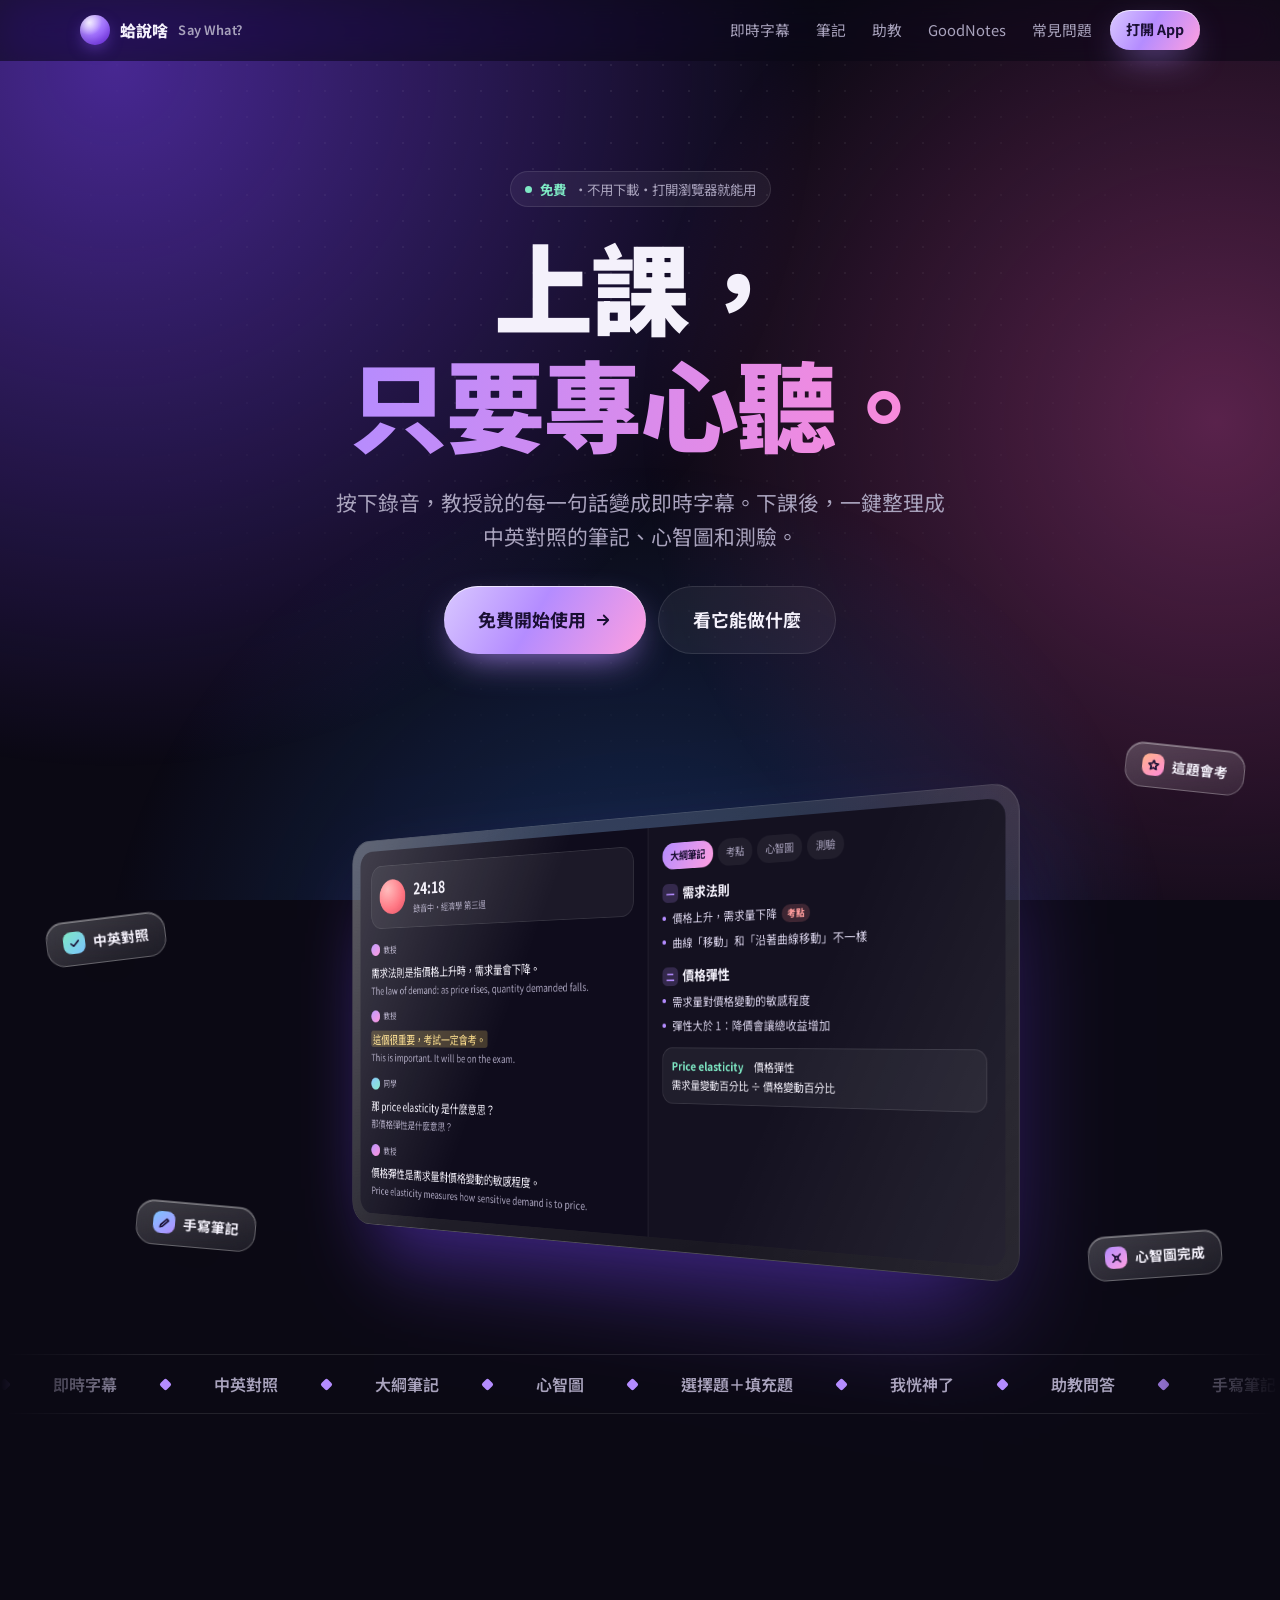
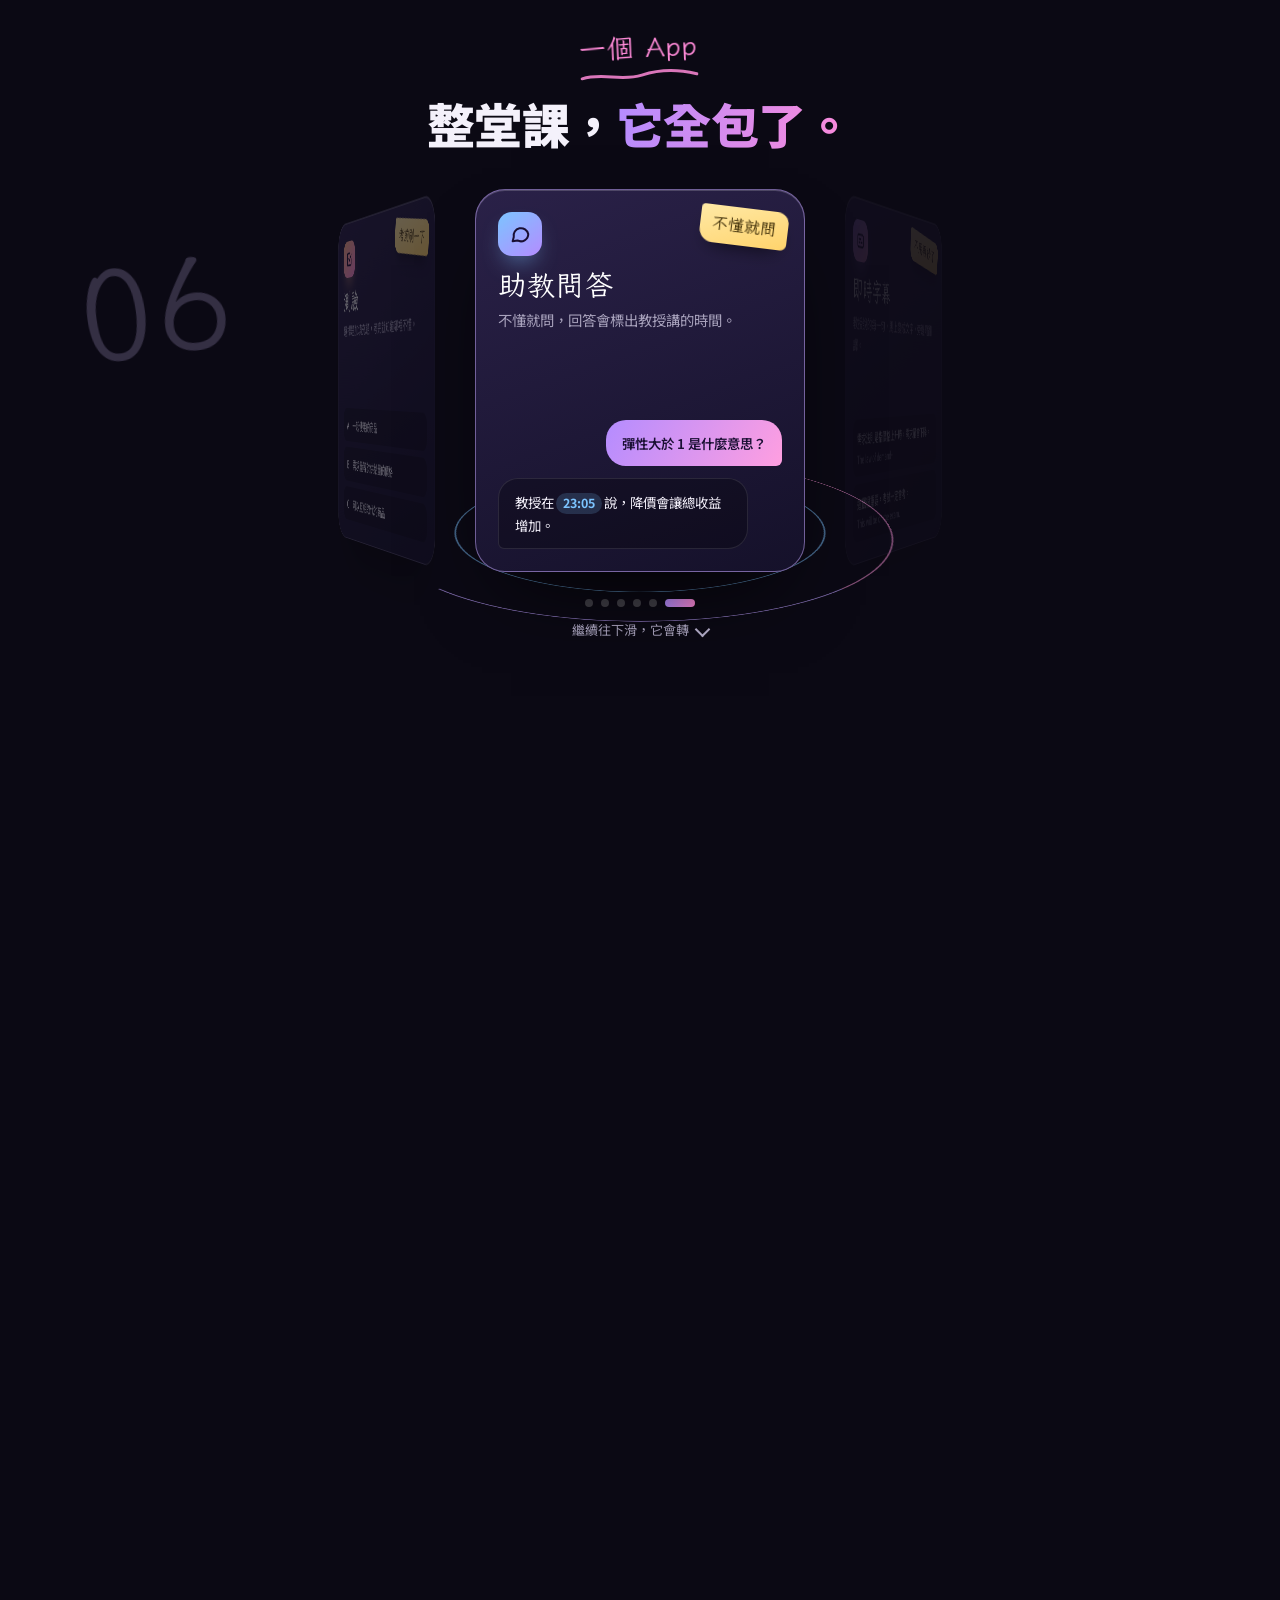
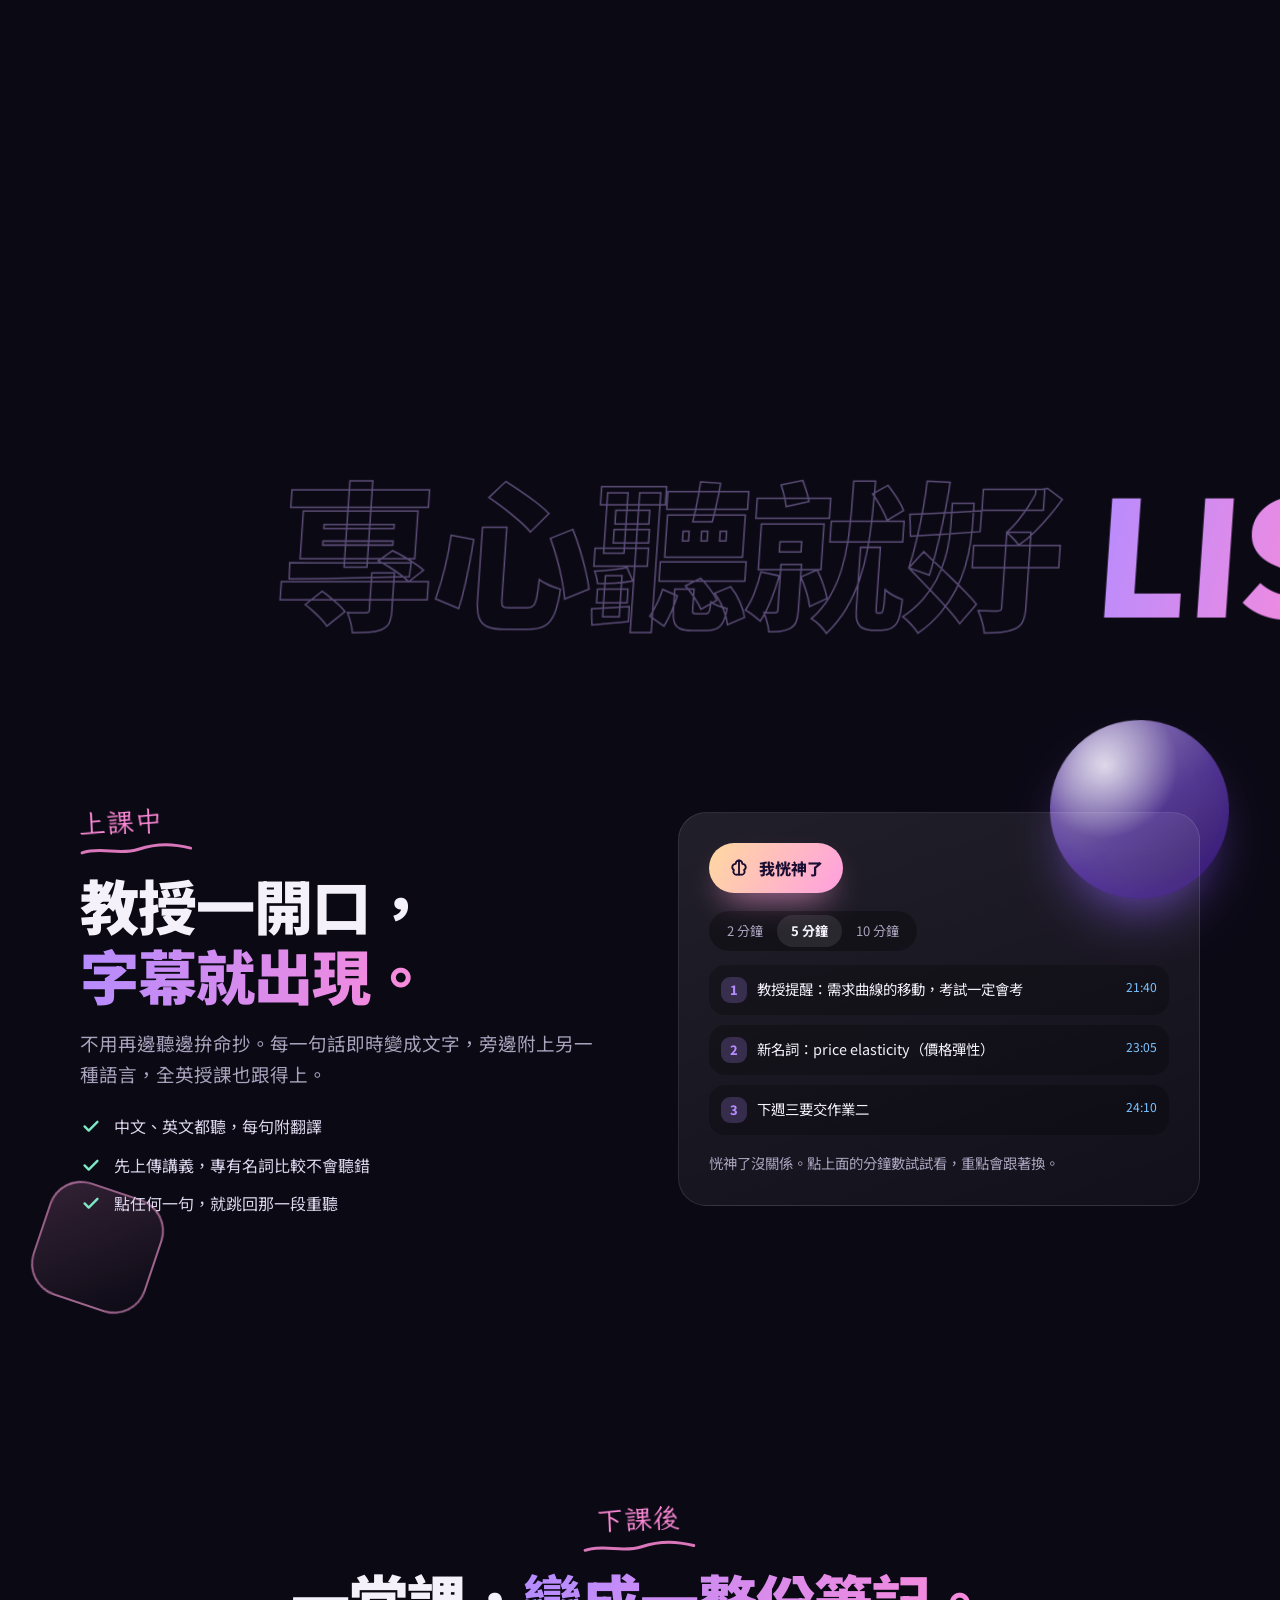
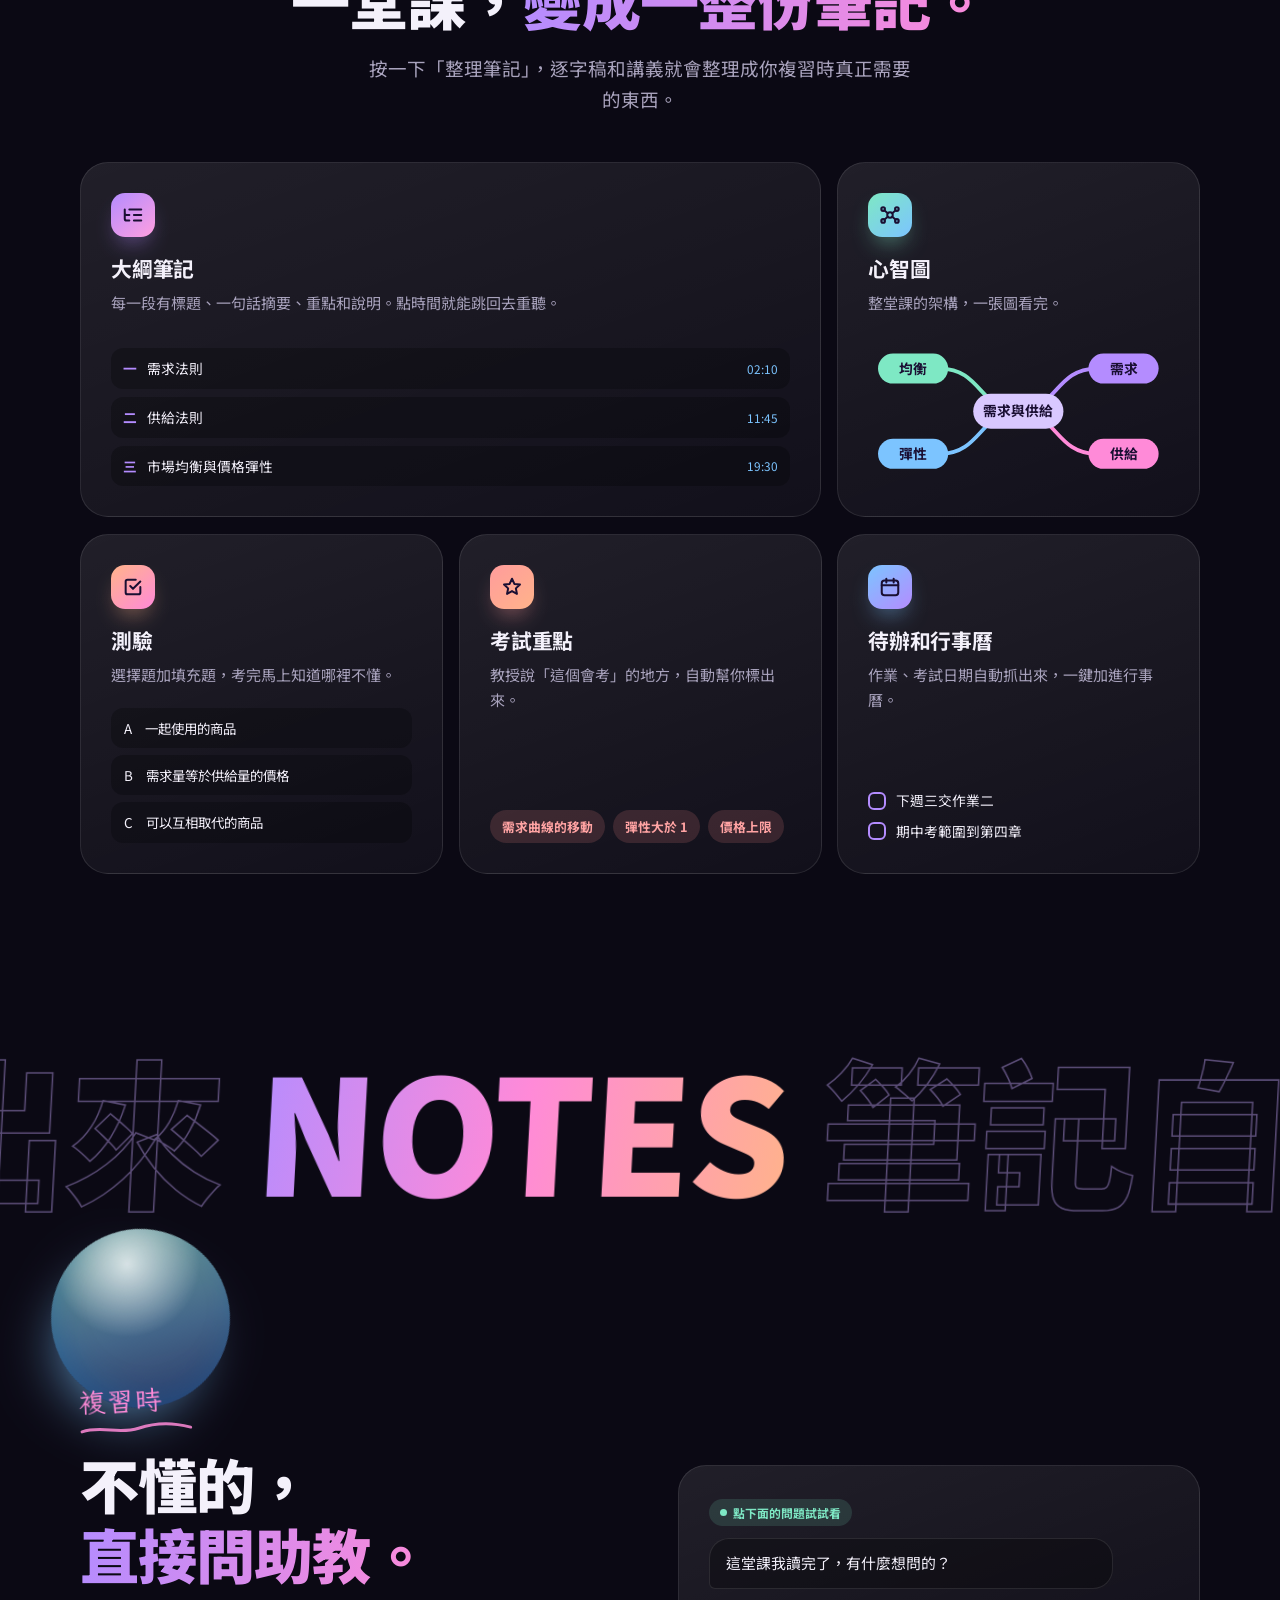
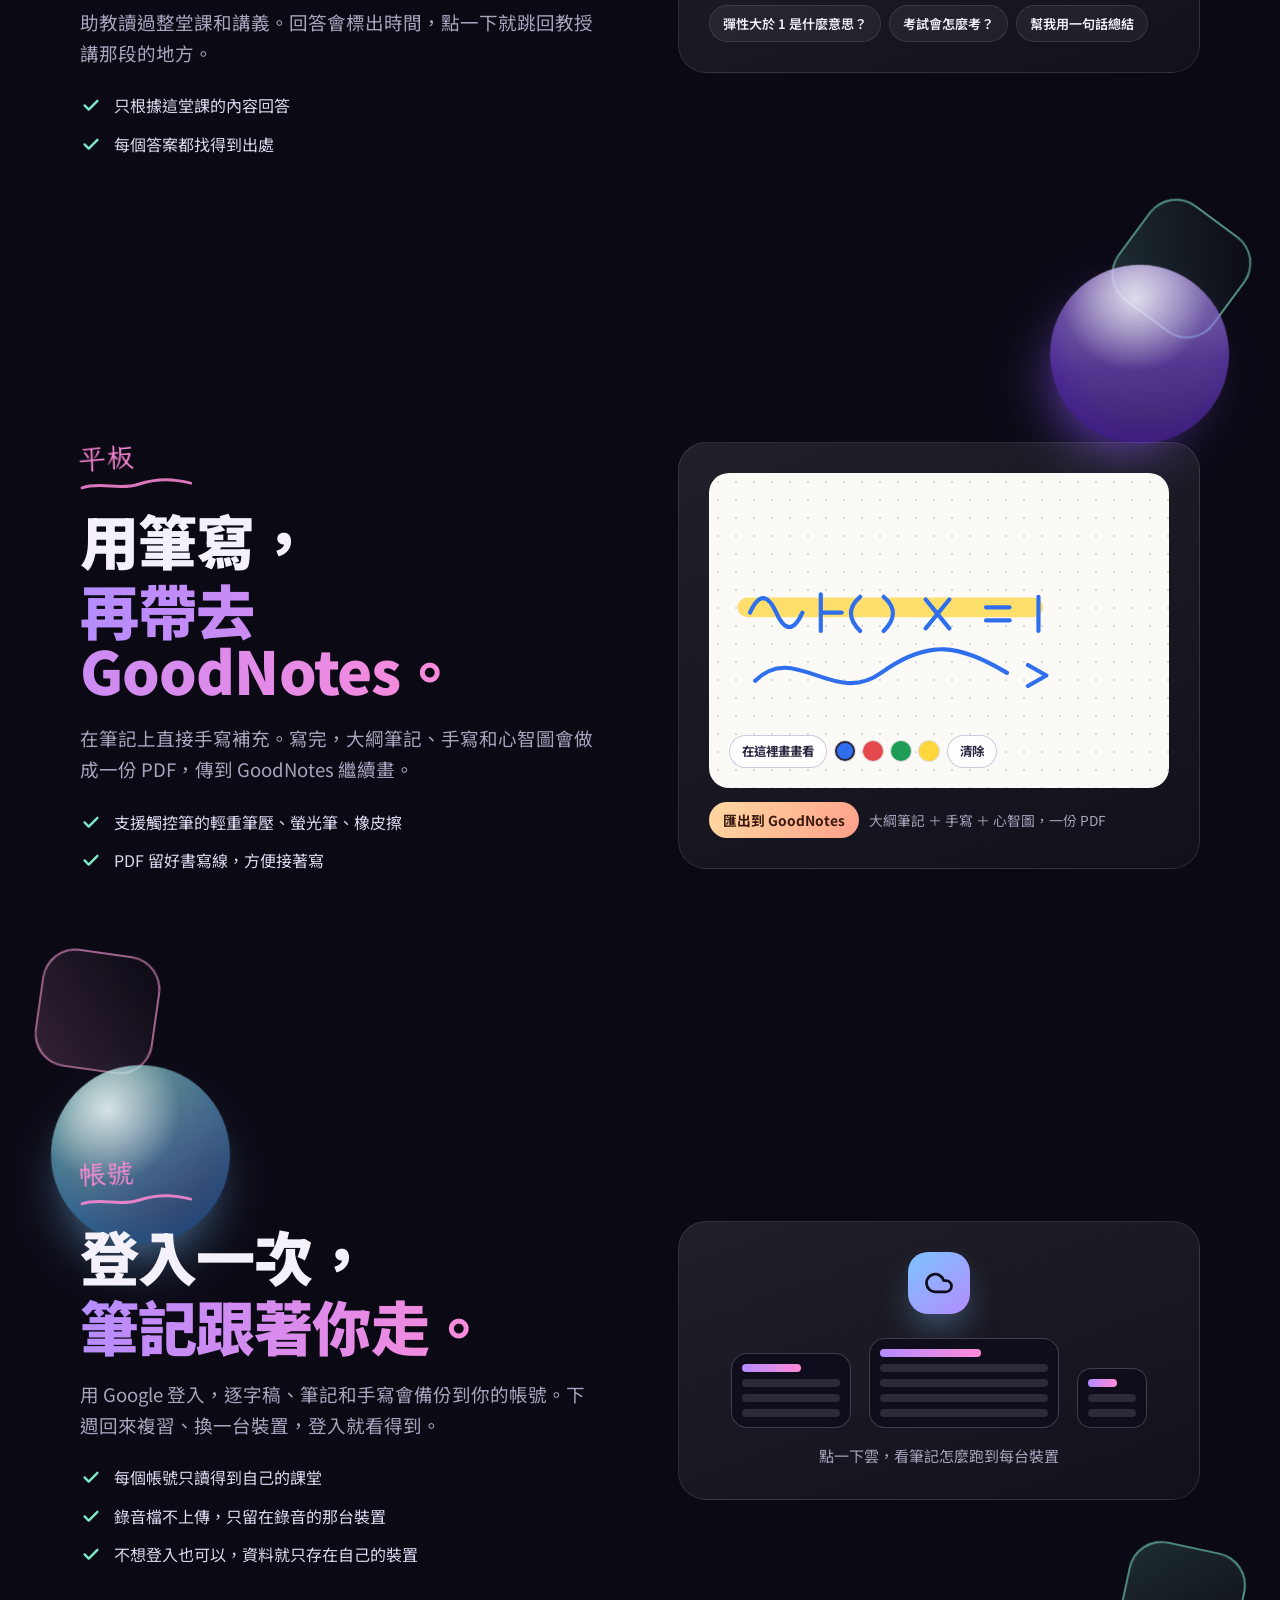
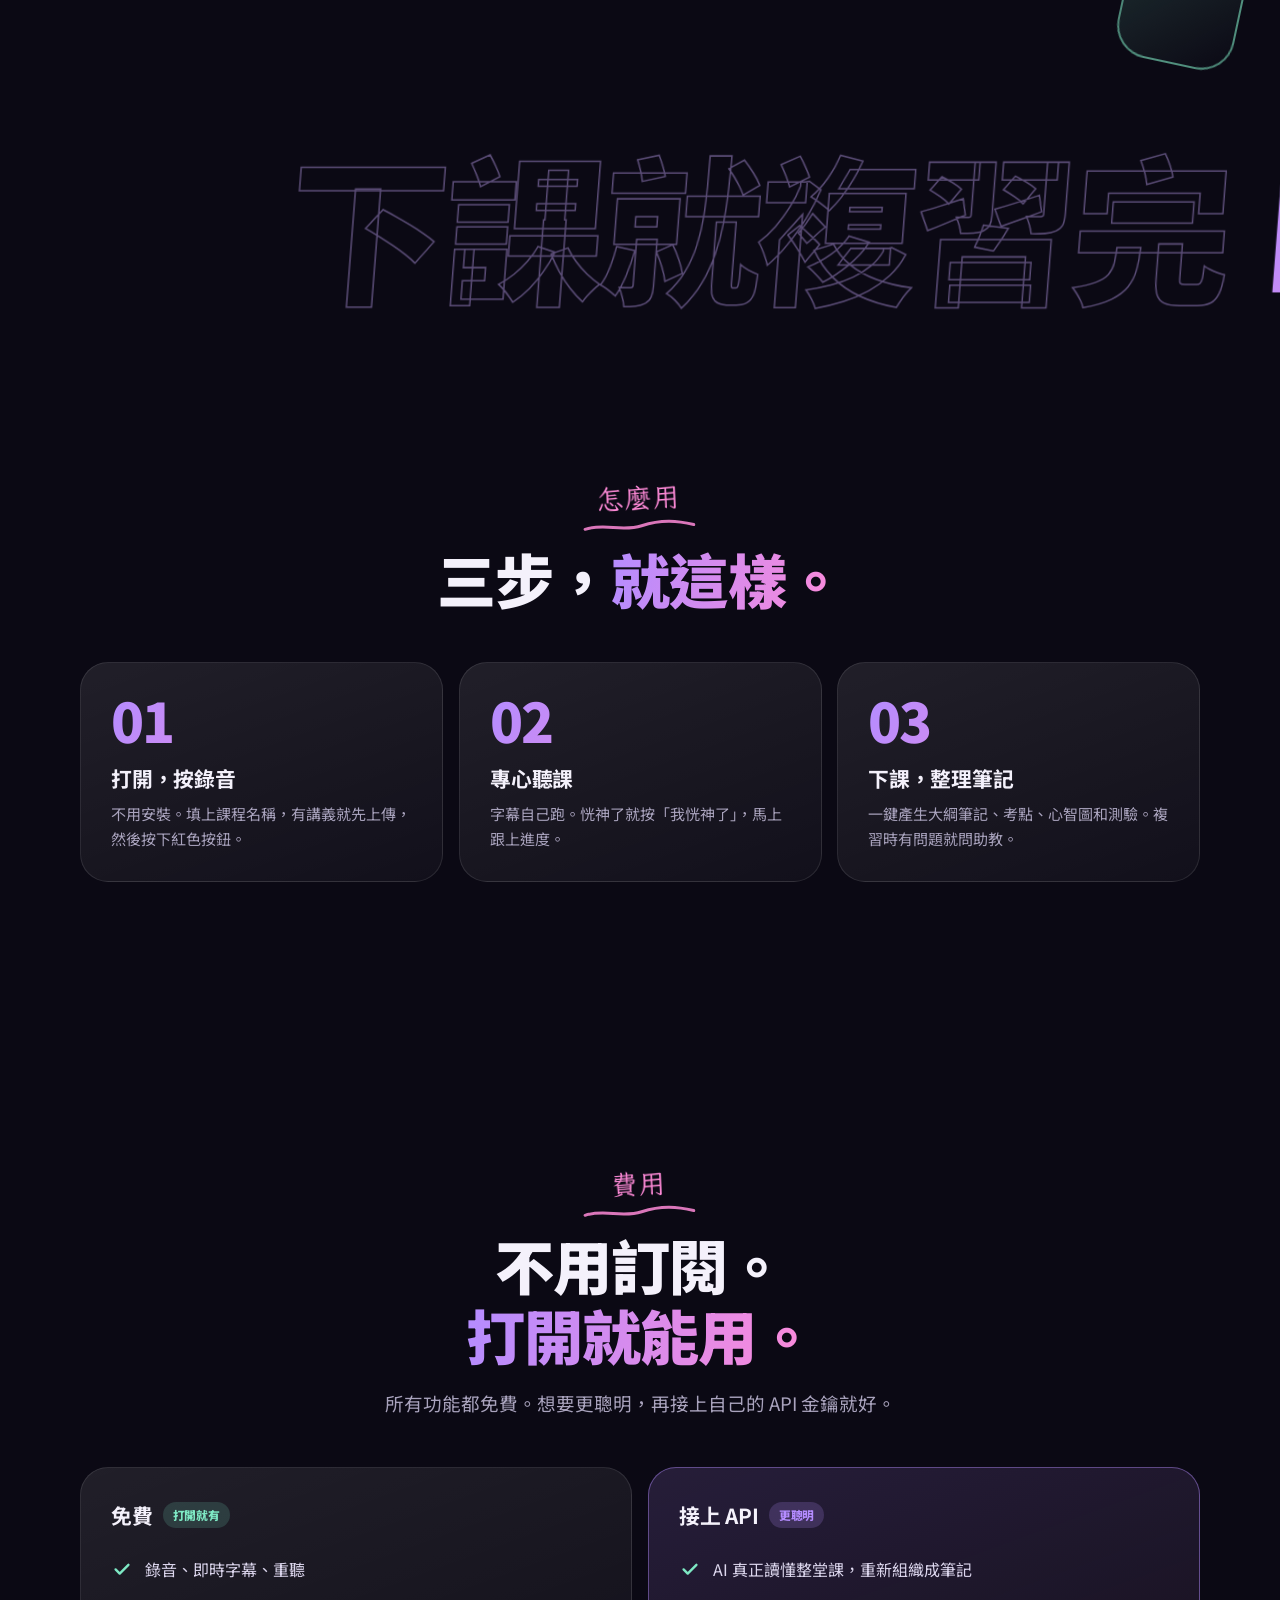
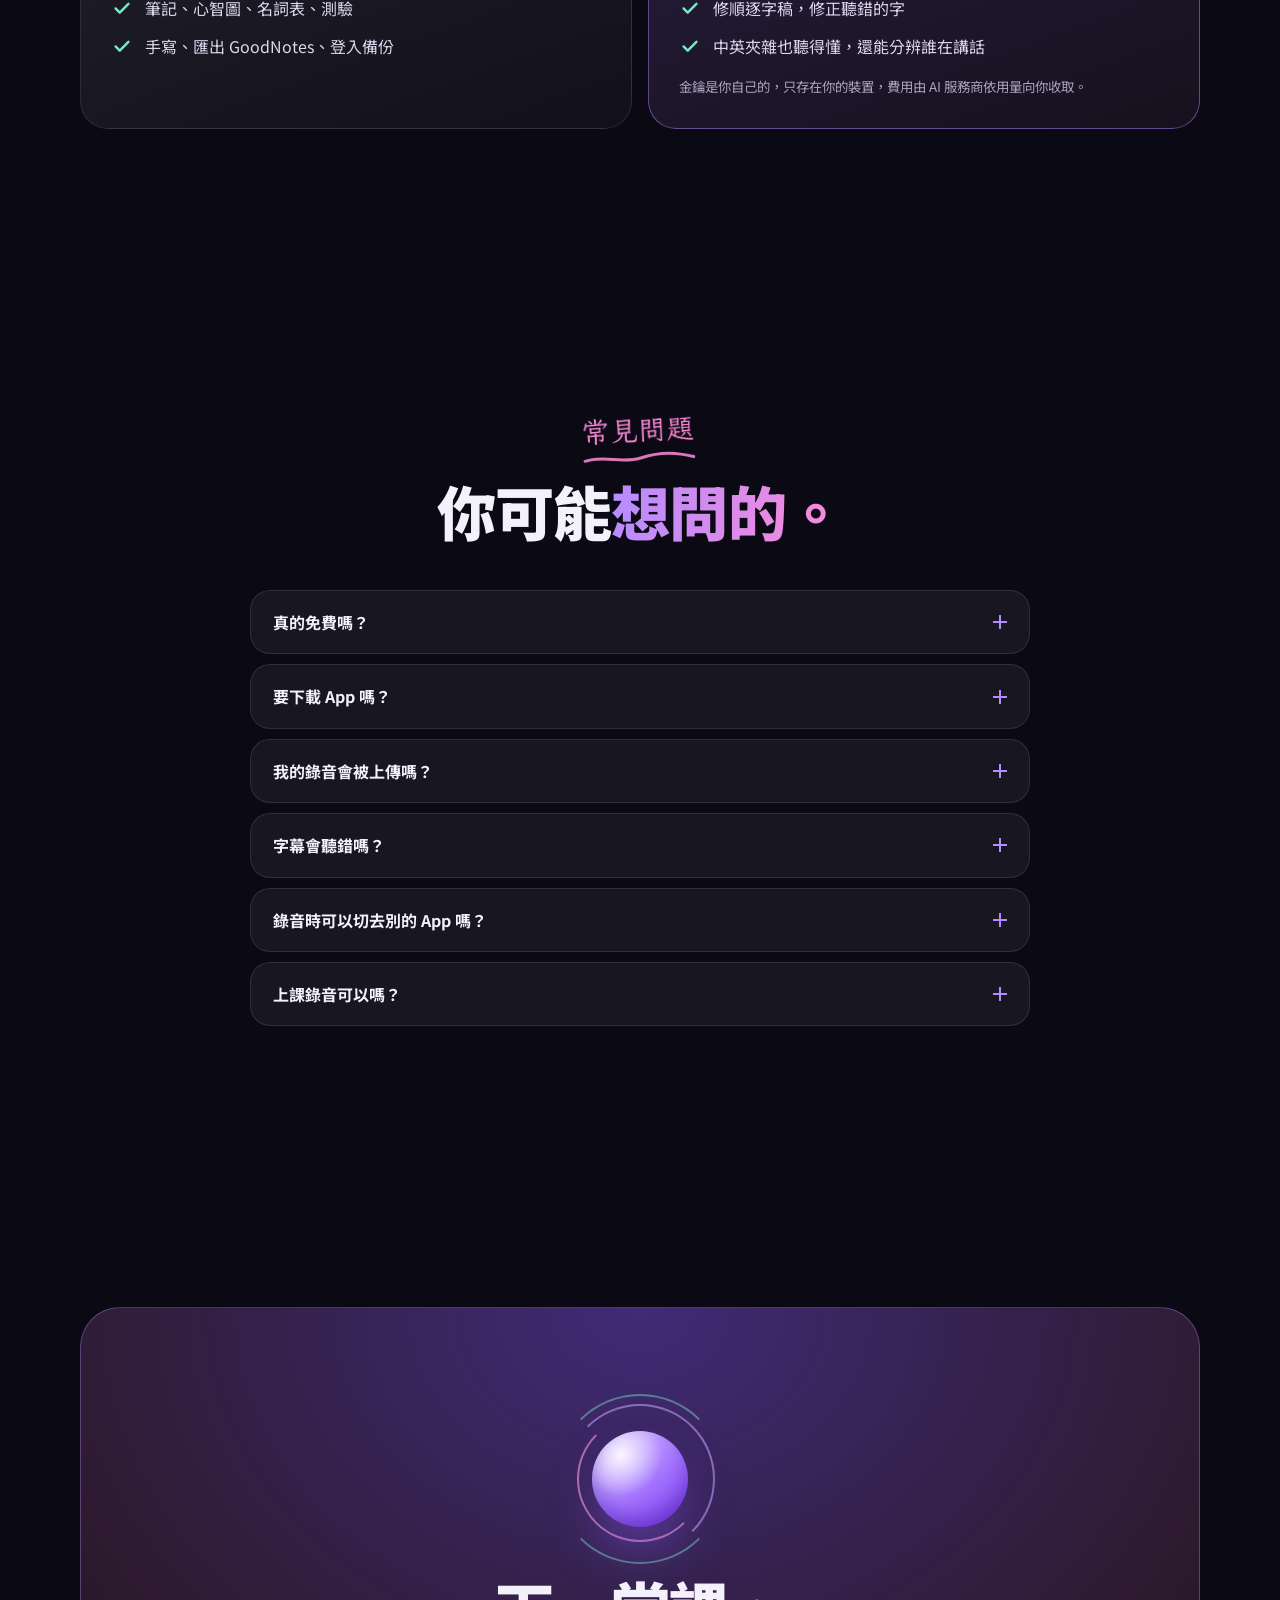
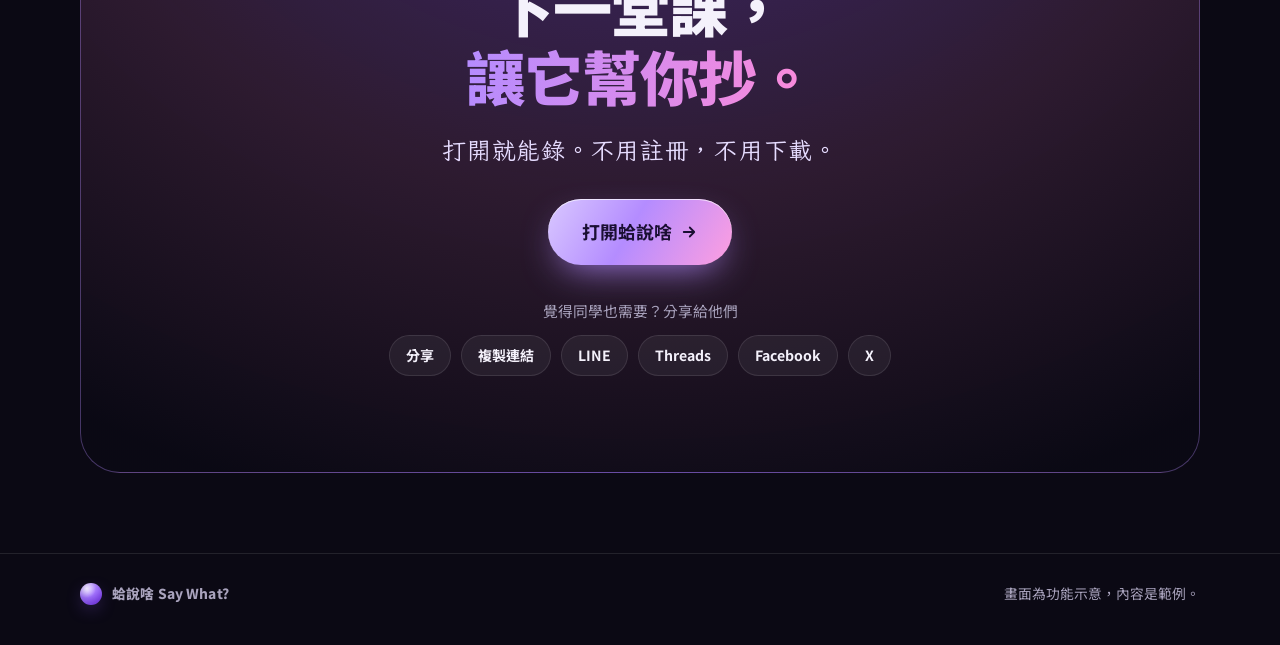
==== welcome.html @ 0d024295 "Add files via upload" ====
<!doctype html>
<html lang="zh-Hant">
<head>
<meta charset="utf-8">
<meta name="viewport" content="width=device-width, initial-scale=1, viewport-fit=cover">
<title>蛤說啥 Say What? — 上課，只要專心聽</title>
<meta name="description" content="上課錄音、即時字幕、中英對照筆記、心智圖和測驗，一次幫你整理好。免費，打開瀏覽器就能用。">
<meta name="theme-color" content="#0b0914">
<meta name="color-scheme" content="dark">
<link rel="preconnect" href="https://fonts.googleapis.com">
<link rel="preconnect" href="https://fonts.gstatic.com" crossorigin>
<link href="https://fonts.googleapis.com/css2?family=Noto+Sans+TC:wght@400;500;700;900&family=Iansui&display=swap" rel="stylesheet">
<link rel="canonical" href="https://gfoxquantum-sudo.github.io/lecture-notes/welcome.html">
<link rel="icon" href="icon.svg" type="image/svg+xml">
<link rel="apple-touch-icon" href="icon-180.png">
<meta property="og:type" content="website">
<meta property="og:site_name" content="蛤說啥 Say What?">
<meta property="og:title" content="蛤說啥 Say What? — 上課，只要專心聽">
<meta property="og:description" content="錄音、即時字幕、中英對照筆記、心智圖和測驗，一次幫你整理好。免費，打開瀏覽器就能用。">
<meta property="og:url" content="https://gfoxquantum-sudo.github.io/lecture-notes/welcome.html">
<meta property="og:image" content="https://gfoxquantum-sudo.github.io/lecture-notes/og.png">
<meta property="og:image:width" content="1200">
<meta property="og:image:height" content="630">
<meta property="og:locale" content="zh_TW">
<meta name="twitter:card" content="summary_large_image">
<meta name="twitter:title" content="蛤說啥 Say What? — 上課，只要專心聽">
<meta name="twitter:description" content="錄音、即時字幕、中英對照筆記、心智圖和測驗，一次幫你整理好。">
<meta name="twitter:image" content="https://gfoxquantum-sudo.github.io/lecture-notes/og.png">
<style>
:root {
  --bg: #0b0914; --bg-2: #120f20; --ink: #f4f1fb; --muted: #a9a3bd; --line: rgba(255,255,255,.1);
  --violet: #b48cff; --violet-deep: #8b5cf6; --pink: #ff8ad8; --peach: #ffb38a; --mint: #7ee8c4; --sky: #7cc4ff;
  --glass: rgba(255,255,255,.055); --glass-2: rgba(255,255,255,.09);
  --r: 28px; --ease: cubic-bezier(.2,.8,.2,1); --spring: cubic-bezier(.34,1.56,.64,1);
  --hand: "Iansui", "Noto Sans TC", "PingFang TC", cursive;   /* handwriting, with Traditional Chinese */
  --font: "Noto Sans TC", "PingFang TC", "Microsoft JhengHei", "Heiti TC", sans-serif;   /* the same typeface on every device */
}
* { box-sizing: border-box; }
html { scroll-behavior: smooth; -webkit-text-size-adjust: 100%; text-size-adjust: 100%; color-scheme: dark; }
body { margin: 0; background: var(--bg); color: var(--ink); font-family: var(--font); font-weight: 400; line-height: 1.65; overflow-x: hidden; -webkit-font-smoothing: antialiased; -moz-osx-font-smoothing: grayscale; text-rendering: optimizeLegibility; font-synthesis: none; -webkit-tap-highlight-color: transparent; }
main { overflow-x: clip; }
button, input { font-family: inherit; }
a { color: inherit; text-decoration: none; }
button { font: inherit; color: inherit; }
.wrap { width: min(1120px, 100% - 40px); margin-inline: auto; }
.grad { background: linear-gradient(100deg, var(--violet) 0%, var(--pink) 48%, var(--peach) 100%); -webkit-background-clip: text; background-clip: text; color: transparent; }

/* ---------- ambient background ---------- */
.aurora { position: fixed; inset: 0; z-index: -1; overflow: hidden; pointer-events: none; }
.aurora i { position: absolute; border-radius: 50%; will-change: transform; }
.aurora i:nth-child(1) { width: 110vmax; height: 110vmax; left: -46vmax; top: -50vmax; background: radial-gradient(closest-side, rgba(109,59,224,.62), rgba(109,59,224,0)); animation: drift 26s var(--ease) infinite alternate; }
.aurora i:nth-child(2) { width: 90vmax; height: 90vmax; right: -40vmax; top: -12vmax; background: radial-gradient(closest-side, rgba(208,73,159,.4), rgba(208,73,159,0)); animation: drift 34s var(--ease) infinite alternate-reverse; }
.aurora i:nth-child(3) { width: 84vmax; height: 84vmax; left: 8vmax; bottom: -50vmax; background: radial-gradient(closest-side, rgba(42,111,214,.34), rgba(42,111,214,0)); animation: drift 40s var(--ease) infinite alternate; }
.aurora::after { content: ""; position: absolute; inset: 0; background-image: radial-gradient(rgba(255,255,255,.07) 1px, transparent 1px); background-size: 26px 26px; mask-image: radial-gradient(ellipse at 50% 20%, #000 10%, transparent 70%); -webkit-mask-image: radial-gradient(ellipse at 50% 20%, #000 10%, transparent 70%); }
@keyframes drift { to { transform: translate3d(6vmax, 5vmax, 0) scale(1.12); } }

/* ---------- nav ---------- */
.nav { position: sticky; top: 0; z-index: 50; backdrop-filter: saturate(160%) blur(18px); -webkit-backdrop-filter: saturate(160%) blur(18px); background: rgba(11,9,20,.62); border-bottom: 1px solid transparent; transition: border-color .3s; }
.nav.stuck { border-bottom-color: var(--line); }
.nav .wrap { display: flex; align-items: center; gap: 18px; height: 60px; }
.brand { display: flex; align-items: center; gap: 10px; font-weight: 800; letter-spacing: .01em; }
.brand small { font-weight: 600; color: var(--muted); font-size: .8rem; }
.orb { width: 30px; height: 30px; border-radius: 50%; flex: none; position: relative;
  background: radial-gradient(circle at 30% 25%, rgba(255,255,255,.85), rgba(255,255,255,0) 42%), linear-gradient(140deg, #d6c2ff, #a678ff 55%, #7c3aed);
  box-shadow: 0 6px 18px -6px rgba(140,90,255,.9), inset 0 -4px 8px rgba(80,30,180,.5); }
.nav nav { margin-left: auto; display: flex; gap: 26px; font-size: .92rem; color: var(--muted); }
.nav nav a:hover { color: var(--ink); }
.btn { display: inline-flex; align-items: center; justify-content: center; gap: 8px; padding: 12px 22px; border-radius: 999px; border: 1px solid var(--line); background: var(--glass); font-weight: 700; cursor: pointer; transition: transform .35s var(--spring), box-shadow .3s, background .3s; white-space: nowrap; }
.btn:hover { transform: translateY(-2px) scale(1.03); background: var(--glass-2); }
.btn:active { transform: scale(.96); }
.btn.primary { position: relative; overflow: hidden; border: 0; color: #1a0f33; background: linear-gradient(120deg, #d9c8ff, #b48cff 45%, #ff9fe0); box-shadow: 0 14px 36px -12px rgba(180,140,255,.85), inset 0 1px 0 rgba(255,255,255,.7); }
.btn.primary::after { content: ""; position: absolute; top: 0; bottom: 0; left: -60%; width: 40%; transform: skewX(-20deg); background: linear-gradient(90deg, rgba(255,255,255,0), rgba(255,255,255,.65), rgba(255,255,255,0)); animation: glint 3.6s ease-in-out infinite; }
@keyframes glint { 0%, 55% { left: -60%; } 100% { left: 130%; } }
.btn.sm { padding: 8px 16px; font-size: .88rem; }
.btn.xl { padding: 18px 34px; font-size: 1.12rem; }
.btn svg { width: 18px; height: 18px; }

/* ---------- hero ---------- */
.hero { padding: clamp(56px, 9vw, 110px) 0 40px; text-align: center; }
.pill { display: inline-flex; align-items: center; gap: 8px; padding: 6px 14px; border-radius: 999px; background: var(--glass); border: 1px solid var(--line); font-size: .84rem; color: var(--muted); }
.pill b { color: var(--mint); font-weight: 700; }
.pill i { width: 7px; height: 7px; border-radius: 50%; background: var(--mint); box-shadow: 0 0 0 0 rgba(126,232,196,.7); animation: ping 2s infinite; }
@keyframes ping { 70% { box-shadow: 0 0 0 9px rgba(126,232,196,0); } 100% { box-shadow: 0 0 0 0 rgba(126,232,196,0); } }
h1 { margin: 22px 0 0; font-size: clamp(2.6rem, 9vw, 6.2rem); line-height: 1.06; letter-spacing: -.02em; font-weight: 900; }
.hero .pill, .hero p.lead, .hero .cta, .hero .fine { opacity: 0; animation: rise .9s var(--ease) forwards; }
.hero .pill { animation-delay: .1s; } .hero p.lead { animation-delay: .75s; } .hero .cta { animation-delay: .95s; } .hero .fine { animation-delay: 1.1s; }
@keyframes rise { from { opacity: 0; transform: translate3d(0, 28px, 0) scale(.96); } to { opacity: 1; transform: none; } }
.hero p.lead { margin: 22px auto 0; max-width: 620px; font-size: clamp(1.04rem, 2.2vw, 1.3rem); color: var(--muted); }
.hero .cta { margin-top: 32px; display: flex; gap: 12px; justify-content: center; flex-wrap: wrap; }
.hero .fine { margin-top: 16px; font-size: .84rem; color: var(--muted); }

/* product mock */
.stage { margin: clamp(40px, 7vw, 76px) auto 0; perspective: 1600px; position: relative; }
.sway { transform-style: preserve-3d; animation: sway 7s ease-in-out infinite alternate; }
@keyframes sway { from { transform: translate3d(0, -8px, 0) rotateY(-2.5deg) rotateX(1.5deg); } to { transform: translate3d(0, 10px, 0) rotateY(2.5deg) rotateX(-1.5deg); } }
.float { position: absolute; z-index: 3; animation: hover 5s ease-in-out infinite alternate; }
.float.f2, .float.f4 { animation-duration: 6.4s; animation-direction: alternate-reverse; }
@keyframes hover { from { margin-top: -7px; } to { margin-top: 9px; } }
.float { display: inline-flex; align-items: center; gap: 8px; padding: 10px 16px; border-radius: 18px; font-size: .86rem; font-weight: 700; white-space: nowrap;
  background: linear-gradient(160deg, rgba(255,255,255,.2), rgba(255,255,255,.07)); border: 1px solid rgba(255,255,255,.24); backdrop-filter: blur(14px); -webkit-backdrop-filter: blur(14px);
  box-shadow: 0 24px 50px -20px rgba(0,0,0,.8), inset 0 1px 0 rgba(255,255,255,.35);
  transform: translate3d(calc(var(--px, 0) * var(--k, 20) * 1px), calc(var(--py, 0) * var(--k, 20) * 1px + var(--sy, 0px)), 0) rotate(var(--rot, 0deg)); transition: transform .25s var(--ease); will-change: transform; }
.float i { width: 22px; height: 22px; border-radius: 8px; display: grid; place-items: center; background: linear-gradient(140deg, var(--c1), var(--c2)); color: #1a0f33; flex: none; }
.float i svg { width: 13px; height: 13px; }
.float.f1 { left: -3%; top: 16%; --k: 34; --rot: -7deg; --c1: #7ee8c4; --c2: #7cc4ff; }
.float.f2 { right: -4%; top: 6%; --k: -42; --rot: 6deg; --c1: #ffb38a; --c2: #ff8ad8; }
.float.f3 { right: -2%; bottom: 14%; --k: 26; --rot: -4deg; --c1: #b48cff; --c2: #ff9fe0; }
.float.f4 { left: 5%; bottom: -3.5%; --k: -30; --rot: 5deg; --c1: #7cc4ff; --c2: #b48cff; }
.device { position: relative; z-index: 2; margin-inline: auto; width: min(940px, 100%); border-radius: 30px; padding: 14px; background: linear-gradient(160deg, rgba(255,255,255,.16), rgba(255,255,255,.04)); border: 1px solid rgba(255,255,255,.16);
  box-shadow: 0 60px 120px -40px rgba(120,70,255,.6), 0 30px 60px -30px rgba(0,0,0,.8); transform: rotateX(calc(var(--py, 0) * -5deg)) rotateY(calc(var(--turn, -34deg) + var(--px, 0) * 7deg)) scale(var(--scale, .84)); transform-origin: 50% 50%; transition: transform .25s var(--ease); transform-style: preserve-3d; will-change: transform; }
.device::before { content: ""; position: absolute; inset: 0; border-radius: inherit; pointer-events: none; background: linear-gradient(115deg, rgba(255,255,255,.22), rgba(255,255,255,0) 32%, rgba(255,255,255,0) 68%, rgba(255,255,255,.08)); z-index: 2; }
.screen { border-radius: 20px; background: #0f0c1c; overflow: hidden; display: grid; grid-template-columns: 1.05fr 1fr; min-height: 420px; text-align: left; }
.pane { padding: 20px; min-width: 0; }
.pane + .pane { border-left: 1px solid var(--line); background: rgba(255,255,255,.02); }
.rec { display: flex; align-items: center; gap: 14px; padding: 14px; border-radius: 18px; background: var(--glass); border: 1px solid var(--line); }
.rec .dot { width: 46px; height: 46px; border-radius: 50%; flex: none; background: radial-gradient(circle at 32% 28%, #ffb0b0, #ff5d6c 60%, #d9344a); box-shadow: 0 0 0 0 rgba(255,93,108,.55); animation: recpulse 1.8s infinite; }
@keyframes recpulse { 70% { box-shadow: 0 0 0 14px rgba(255,93,108,0); } 100% { box-shadow: 0 0 0 0 rgba(255,93,108,0); } }
.rec b { font-size: 1.3rem; font-variant-numeric: tabular-nums; }
.rec small { display: block; color: var(--muted); font-size: .76rem; }
.bars { margin-left: auto; display: flex; align-items: center; gap: 3px; height: 34px; }
.bars i { width: 3px; border-radius: 3px; background: linear-gradient(var(--violet), var(--pink)); animation: eq 1.1s ease-in-out infinite; }
.bars i:nth-child(odd) { animation-duration: .8s; } .bars i:nth-child(3n) { animation-duration: 1.4s; }
@keyframes eq { 0%, 100% { height: 18%; } 50% { height: 100%; } }
.caps { margin-top: 16px; display: grid; gap: 12px; }
.cap { opacity: 0; transform: translateY(10px); animation: capin .6s var(--ease) forwards; }
.cap:nth-child(1) { animation-delay: .5s; } .cap:nth-child(2) { animation-delay: 1.7s; } .cap:nth-child(3) { animation-delay: 2.9s; } .cap:nth-child(4) { animation-delay: 4.1s; }
@keyframes capin { to { opacity: 1; transform: none; } }
.cap .who { display: inline-flex; align-items: center; gap: 6px; font-size: .72rem; color: var(--muted); }
.cap .who i { width: 16px; height: 16px; border-radius: 50%; background: linear-gradient(140deg, var(--violet), var(--pink)); }
.cap .who.s i { background: linear-gradient(140deg, var(--sky), var(--mint)); }
.cap p { margin: 3px 0 0; font-size: .95rem; }
.cap p + p { color: var(--muted); font-size: .82rem; margin-top: 1px; }
.cap mark { background: rgba(255,214,102,.22); color: #ffe08a; border-radius: 4px; padding: 0 3px; }
.tabs { display: flex; gap: 6px; font-size: .78rem; color: var(--muted); margin-bottom: 14px; flex-wrap: wrap; }
.tabs span { padding: 5px 11px; border-radius: 999px; background: var(--glass); }
.tabs span.on { background: linear-gradient(120deg, #b48cff, #ff9fe0); color: #1a0f33; font-weight: 700; }
.note h4 { margin: 0 0 4px; font-size: 1rem; }
.note .n { display: inline-grid; place-items: center; width: 22px; height: 22px; border-radius: 7px; background: rgba(180,140,255,.2); color: var(--violet); font-size: .74rem; font-weight: 800; margin-right: 6px; }
.note ul { margin: 6px 0 14px; padding: 0; list-style: none; display: grid; gap: 6px; font-size: .86rem; color: #d9d3ea; }
.note li { padding-left: 14px; position: relative; }
.note li::before { content: ""; position: absolute; left: 0; top: .62em; width: 5px; height: 5px; border-radius: 50%; background: var(--violet); }
.tag { display: inline-block; margin-left: 6px; padding: 1px 7px; border-radius: 999px; font-size: .68rem; font-weight: 800; background: rgba(255,138,138,.18); color: #ff9c9c; vertical-align: 1px; }
.termcard { padding: 10px 12px; border-radius: 14px; background: var(--glass); border: 1px solid var(--line); font-size: .82rem; }
.termcard b { color: var(--mint); }

/* ---------- ticker ---------- */
.ticker { margin-top: 64px; border-block: 1px solid var(--line); padding: 16px 0; overflow: hidden; mask-image: linear-gradient(90deg, transparent, #000 12%, #000 88%, transparent); -webkit-mask-image: linear-gradient(90deg, transparent, #000 12%, #000 88%, transparent); }
.ticker div { display: flex; gap: 44px; width: max-content; animation: slide 32s linear infinite; color: var(--muted); font-weight: 600; white-space: nowrap; }
.ticker span { display: inline-flex; align-items: center; }
.ticker span::before { content: ""; width: 9px; height: 9px; margin-right: 44px; background: var(--violet); transform: rotate(45deg); border-radius: 2px; }
@keyframes slide { to { transform: translateX(-50%); } }

/* ---------- sections ---------- */
section { padding: clamp(70px, 11vw, 140px) 0; }
.eyebrow { font-size: .84rem; font-weight: 800; letter-spacing: .14em; text-transform: uppercase; color: var(--violet); }
h2 { margin: 12px 0 0; font-size: clamp(1.9rem, 5.4vw, 3.7rem); line-height: 1.12; letter-spacing: -.015em; font-weight: 900; }
.sub { margin: 18px 0 0; max-width: 560px; font-size: clamp(1rem, 1.8vw, 1.16rem); color: var(--muted); }
.center { text-align: center; } .center .sub { margin-inline: auto; }
.reveal { opacity: 0; transform: perspective(1200px) translate3d(0, 80px, 0) scale(.84); transition: opacity .7s var(--ease), transform 1.05s var(--spring); transition-delay: var(--d, 0s); will-change: transform, opacity; backface-visibility: hidden; -webkit-backface-visibility: hidden; }
.reveal.from-left { transform: perspective(1200px) translate3d(-46px, 0, 0) rotateY(22deg) scale(.94); transform-origin: 50% 50%; }
.reveal.from-right { transform: perspective(1200px) translate3d(46px, 0, 0) rotateY(-22deg) scale(.94); transform-origin: 50% 50%; }
.reveal.flip { transform: perspective(1200px) rotateY(-96deg) scale(.92); transform-origin: 0 50%; }
.reveal.flip:nth-child(even) { transform: perspective(1200px) rotateY(96deg) scale(.92); transform-origin: 100% 50%; }
.reveal.spin { transform: perspective(1200px) translate3d(0, 60px, 0) rotateZ(-8deg) scale(.7); }
.reveal.in.in { opacity: 1; transform: perspective(1200px) translate3d(0, 0, 0) rotateX(0) rotateY(0) rotateZ(0) scale(1); }
/* a section zooms past you as the next one arrives */
.turn { transform: translateY(calc(var(--out, 0) * -50px)) scale(calc(1 + var(--out, 0) * .07)); opacity: calc(1 - var(--out, 0) * .85); will-change: transform, opacity; }
/* cards lean toward the pointer */
.tilt { transform-style: preserve-3d; transition: transform .5s var(--ease), border-color .3s; }
.reveal.tilt { transition: opacity .7s var(--ease), transform 1.05s var(--spring), border-color .3s; transition-delay: var(--d, 0s); }
.tilt.live, .reveal.tilt.live { transition: transform .08s linear, border-color .3s; transition-delay: 0s; }
.tilt::after { content: ""; position: absolute; inset: 0; border-radius: inherit; pointer-events: none; opacity: 0; transition: opacity .4s;
  background: radial-gradient(420px circle at var(--mx, 50%) var(--my, 50%), rgba(255,255,255,.16), rgba(255,255,255,0) 60%); }
.tilt.live::after { opacity: 1; }

/* floating glass shapes beside the side-by-side sections; they drift with the scroll */
.deco { position: relative; }
.deco::before, .deco::after { content: ""; position: absolute; pointer-events: none; z-index: -1; will-change: transform; }
.deco::before { width: clamp(90px, 14vw, 190px); aspect-ratio: 1; border-radius: 50%; top: 9%; right: 4%;
  background: radial-gradient(circle at 30% 26%, rgba(255,255,255,.75), rgba(255,255,255,0) 40%), linear-gradient(140deg, rgba(214,194,255,.75), rgba(140,92,246,.55) 55%, rgba(124,58,237,.35));
  box-shadow: inset 0 -14px 26px rgba(60,20,150,.45), 0 30px 60px -26px rgba(140,90,255,.8);
  transform: translate3d(0, calc(var(--par, 0) * -110px), 0) rotate(calc(var(--par, 0) * 40deg)); }
.deco::after { width: clamp(60px, 9vw, 120px); aspect-ratio: 1; border-radius: 28%; bottom: 8%; left: 3%;
  border: 2px solid rgba(255,160,220,.55); background: linear-gradient(140deg, rgba(255,160,220,.16), rgba(255,160,220,0));
  transform: translate3d(0, calc(var(--par, 0) * 130px), 0) rotate(calc(24deg + var(--par, 0) * -120deg)); }
.deco.alt::before { right: auto; left: 4%; background: radial-gradient(circle at 30% 26%, rgba(255,255,255,.75), rgba(255,255,255,0) 40%), linear-gradient(140deg, rgba(160,240,214,.7), rgba(124,196,255,.5) 55%, rgba(90,120,255,.3)); box-shadow: inset 0 -14px 26px rgba(20,90,150,.4), 0 30px 60px -26px rgba(124,196,255,.8); }
.deco.alt::after { left: auto; right: 3%; border-color: rgba(126,232,196,.55); background: linear-gradient(140deg, rgba(126,232,196,.16), rgba(126,232,196,0)); }

/* things you can press */
.try { display: inline-flex; align-items: center; gap: 6px; margin-bottom: 12px; padding: 4px 11px; border-radius: 999px; font-size: .74rem; font-weight: 700; color: var(--mint); background: rgba(126,232,196,.14); }
.try::before { content: ""; width: 7px; height: 7px; border-radius: 50%; background: var(--mint); animation: ping 2s infinite; }
.zone .seg span { cursor: pointer; transition: background .3s, color .3s; user-select: none; -webkit-user-select: none; }
.zone ol li { animation: pop .5s var(--spring) both; animation-delay: calc(var(--j, 0) * .09s); }
@keyframes pop { from { opacity: 0; transform: translate3d(0, 14px, 0) scale(.94); } to { opacity: 1; transform: none; } }
.quiz-art span { cursor: pointer; transition: background .25s, border-color .25s, transform .3s var(--spring); user-select: none; -webkit-user-select: none; }
.quiz-art span:hover { transform: translateX(4px); border-color: rgba(180,140,255,.5); }
.quiz-art span.no { border-color: rgba(255,120,120,.6); background: rgba(255,120,120,.12); color: #ff9c9c; animation: shake .4s; }
@keyframes shake { 25% { transform: translateX(-6px); } 75% { transform: translateX(6px); } }
.quiz-art span.ok { animation: yes .5s var(--spring); }
@keyframes yes { 40% { transform: scale(1.05); } }
.todo-art div { cursor: pointer; user-select: none; -webkit-user-select: none; transition: opacity .3s; }
.todo-art i { transition: background .25s, border-color .25s; position: relative; }
.todo-art div.done { opacity: .55; text-decoration: line-through; }
.todo-art div.done i { background: var(--violet); }
.todo-art div.done i::after { content: ""; position: absolute; left: 4px; top: 0; width: 5px; height: 9px; border-right: 2px solid #1a0f33; border-bottom: 2px solid #1a0f33; transform: rotate(45deg); }
.chips { display: flex; flex-wrap: wrap; gap: 8px; margin-top: 16px; }
.chips button { padding: 7px 13px; border-radius: 999px; border: 1px solid var(--line); background: var(--glass); font-size: .82rem; font-weight: 600; cursor: pointer; transition: transform .3s var(--spring), background .25s; }
.chips button:hover { transform: translateY(-2px); background: var(--glass-2); }
.chips button:disabled { opacity: .4; cursor: default; transform: none; }
.chat .bubble { animation: pop .45s var(--spring) both; }
.caret::after { content: ""; display: inline-block; width: 2px; height: 1em; margin-left: 2px; vertical-align: -2px; background: currentColor; animation: blink .8s steps(1) infinite; }
@keyframes blink { 50% { opacity: 0; } }
.paper .pad { position: relative; margin-top: 8px; }
.paper canvas { position: absolute; inset: 0; width: 100%; height: 100%; cursor: crosshair; touch-action: pan-y; }
.paper canvas.armed { touch-action: none; }
.paper .tools { display: flex; align-items: center; gap: 8px; margin-top: 10px; flex-wrap: wrap; }
.paper .tools button { padding: 5px 12px; border-radius: 999px; border: 1px solid rgba(60,40,120,.25); background: #fff; color: #2a2540; font-size: .78rem; font-weight: 700; cursor: pointer; }
.paper .tools button.on { background: #2f6fed; color: #fff; border-color: #2f6fed; }
.paper .tools i { width: 20px; height: 20px; border-radius: 50%; cursor: pointer; border: 2px solid transparent; box-shadow: 0 0 0 1px rgba(0,0,0,.12); }
.paper .tools i.on { border-color: #2a2540; }
.cloud { cursor: pointer; border: 0; }
.dev { transition: transform .5s var(--spring), border-color .3s, box-shadow .4s; }
.dev.ping { transform: translateY(-8px); border-color: var(--sky); box-shadow: 0 0 0 4px rgba(124,196,255,.2), 0 18px 34px -16px var(--sky); }
.dev.ping i:first-child { animation: fill .7s var(--ease); }
@keyframes fill { from { width: 8%; } }
.sync-say { text-align: center; margin: 12px 0 0; font-size: .86rem; color: var(--muted); min-height: 1.5em; }
.ring-dots i { cursor: pointer; }

/* handwriting: the text is revealed stroke-wise from the left, character by character, then underlined by hand */
.hand { font-family: var(--hand); font-weight: 400; letter-spacing: .03em; }
.write .ch { display: inline-block; white-space: pre; opacity: 0; clip-path: inset(-20% 100% -20% 0); -webkit-clip-path: inset(-20% 100% -20% 0); transform: translate3d(0, .14em, 0) rotate(-7deg); transform-origin: 0 100%; }
.write.go .ch { animation: writech .46s cubic-bezier(.3,.7,.3,1) forwards; animation-delay: calc(var(--c, 0) * 70ms + var(--wd, 0ms)); }
@keyframes writech { 0% { opacity: 1; clip-path: inset(-20% 100% -20% 0); -webkit-clip-path: inset(-20% 100% -20% 0); transform: translate3d(0, .14em, 0) rotate(-7deg); }
  100% { opacity: 1; clip-path: inset(-20% -10% -20% 0); -webkit-clip-path: inset(-20% -10% -20% 0); transform: none; } }
.scribble { display: block; width: 100%; height: .5em; margin-top: -.08em; overflow: visible; }
.scribble path { fill: none; stroke: currentColor; stroke-width: 3; stroke-linecap: round; stroke-dasharray: 130; stroke-dashoffset: 130; opacity: .85; }
.write.go .scribble path { animation: draw .7s ease-out forwards; animation-delay: calc(var(--n, 4) * 70ms + var(--wd, 0ms) + 120ms); }
.eyebrow.hand { display: inline-block; font-size: clamp(1.3rem, 2.6vw, 1.7rem); letter-spacing: .04em; text-transform: none; transform: rotate(-2.5deg); transform-origin: 0 100%; color: var(--pink); }
.center .eyebrow.hand { transform-origin: 50% 100%; }
.hero .fine.hand { font-size: 1.12rem; color: #d9cdf5; }
.final .sub.hand { font-size: clamp(1.2rem, 2.4vw, 1.5rem); color: #e6dcff; }
.paper h4.hand { font-size: 1.3rem; }

/* headings rise line by line out of a mask */
.line { display: block; overflow: hidden; padding: .06em 0 .1em; line-height: 1.02; }
.line-in { vertical-align: top; }
.line-in { display: inline-block; transform: translate3d(0, 115%, 0) rotate(7deg); transform-origin: 0 100%; transition: transform 1s var(--ease); transition-delay: calc(var(--i, 0) * .12s + var(--hd, 0s)); will-change: transform; }
.h-in .line-in { transform: none; }
.grad { background-size: 220% 100%; animation: sheen 7s ease-in-out infinite alternate; }
@keyframes sheen { to { background-position: 100% 0; } }

/* scroll progress + pointer spotlight */
.progress { position: fixed; left: 0; top: 0; height: 3px; width: 100%; z-index: 60; transform-origin: 0 50%; transform: scaleX(var(--p, 0)); background: linear-gradient(90deg, var(--violet), var(--pink), var(--peach)); pointer-events: none; }
.spot { position: fixed; left: 0; top: 0; width: 640px; height: 640px; margin: -320px 0 0 -320px; border-radius: 50%; pointer-events: none; z-index: -1; opacity: 0; transition: opacity .6s;
  background: radial-gradient(closest-side, rgba(180,140,255,.2), rgba(180,140,255,0)); transform: translate3d(var(--sx, 50vw), var(--sy, 30vh), 0); will-change: transform; }
.spot.on { opacity: 1; }

/* giant words that slide sideways with the scroll */
.band { padding: 26px 0; overflow: hidden; white-space: nowrap; user-select: none; -webkit-user-select: none; }
.band div { display: inline-block; font-size: clamp(3.4rem, 13vw, 10rem); font-weight: 900; line-height: 1.1; letter-spacing: -.02em; will-change: transform; transform: translate3d(var(--x, 0px), 0, 0) skewX(var(--sk, 0deg));
  color: transparent; -webkit-text-stroke: 1.5px rgba(200,170,255,.42); }
.band div b { color: transparent; background: linear-gradient(100deg, var(--violet), var(--pink), var(--peach)); -webkit-background-clip: text; background-clip: text; -webkit-text-stroke: 0; font-weight: 900; }

/* pinned 3D carousel */
.ring-sec { padding: 0; height: 420vh; position: relative; }
.ring-pin { position: sticky; top: 0; height: 100vh; height: 100svh; display: flex; flex-direction: column; align-items: center; justify-content: center; overflow: hidden; padding-top: 60px; }
.ring-head { text-align: center; padding: 0 20px; }
.ring-head h2 { font-size: clamp(1.7rem, 4.6vw, 3rem); }
.ring-view { --w: min(330px, 74vw); width: var(--w); height: calc(var(--w) * 1.16); margin-top: clamp(16px, 4vh, 44px); perspective: 1300px; position: relative; }
.ring { position: absolute; inset: 0; transform-style: preserve-3d; transform: translateZ(calc(var(--w) * -1.02)) rotateY(var(--a, 0deg)); will-change: transform; }
.panel { position: absolute; inset: 0; border-radius: 30px; padding: 22px; display: flex; flex-direction: column; text-align: left; backface-visibility: hidden; -webkit-backface-visibility: hidden;
  background: linear-gradient(160deg, #2a2148, #15112a); border: 1px solid rgba(255,255,255,.16); box-shadow: 0 40px 80px -36px rgba(0,0,0,.9), inset 0 1px 0 rgba(255,255,255,.18);
  transform: rotateY(calc(var(--n) * 60deg)) translateZ(calc(var(--w) * 1.02)); opacity: var(--o, .35); }
.panel h3 { margin: 0; font-size: 1.35rem; }
.panel p { margin: 6px 0 0; color: var(--muted); font-size: .9rem; }
.panel .art { margin-top: auto; }
.panel .ico { margin-bottom: 12px; }
.ring-view { animation: ringbob 5.5s ease-in-out infinite alternate; }
@keyframes ringbob { from { transform: translate3d(0, -7px, 0); } to { transform: translate3d(0, 9px, 0); } }
/* a turntable of light under the cards */
.ring-floor { position: absolute; left: 50%; bottom: -13%; width: 185%; aspect-ratio: 1; margin-left: -92.5%; pointer-events: none; transform: rotateX(78deg); transform-origin: 50% 100%; }
.ring-floor i { position: absolute; inset: 0; border-radius: 50%; border: 2px solid rgba(190,160,255,.55); border-left-color: transparent; border-right-color: rgba(255,150,220,.5); animation: spin 9s linear infinite; }
.ring-floor i:nth-child(2) { inset: 13%; border-color: rgba(124,196,255,.5); border-top-color: transparent; animation-duration: 13s; animation-direction: reverse; }
.ring-floor i:nth-child(3) { inset: 27%; border: 0; background: radial-gradient(closest-side, rgba(170,120,255,.55), rgba(170,120,255,0)); animation: floorpulse 3s ease-in-out infinite alternate; }
@keyframes spin { to { transform: rotate(360deg); } }
@keyframes floorpulse { from { opacity: .45; transform: scale(.9); } to { opacity: 1; transform: scale(1.08); } }
.spark { position: absolute; width: var(--s, 5px); height: var(--s, 5px); border-radius: 50%; pointer-events: none; background: var(--sc, #fff); box-shadow: 0 0 10px 2px var(--sc, #fff); opacity: 0; animation: twinkle var(--t, 4s) ease-in-out infinite; animation-delay: var(--dl, 0s); }
@keyframes twinkle { 0%, 100% { opacity: 0; transform: translate3d(0, 14px, 0) scale(.4); } 50% { opacity: .9; transform: translate3d(0, -14px, 0) scale(1); } }
.ring-num { position: absolute; left: clamp(14px, 6vw, 90px); top: 50%; font-family: var(--hand); font-size: clamp(3.4rem, 11vw, 8rem); line-height: 1; color: rgba(214,194,255,.2); transform: translateY(-50%) rotate(-8deg); pointer-events: none; }
.ring-num.flip { animation: numflip .5s var(--spring); }
@keyframes numflip { from { opacity: 0; transform: translateY(-20%) rotate(-24deg) scale(.6); } }
/* the card in front comes alive each time it arrives */
.panel h3.hand { font-size: 1.75rem; line-height: 1.2; color: #fff; }
.panel.act { animation: panelglow 2.4s ease-in-out infinite alternate; border-color: rgba(200,170,255,.5); }
@keyframes panelglow { from { box-shadow: 0 40px 80px -36px rgba(0,0,0,.9), 0 0 0 0 rgba(180,140,255,0), inset 0 1px 0 rgba(255,255,255,.18); } to { box-shadow: 0 40px 80px -36px rgba(0,0,0,.9), 0 0 46px -4px rgba(180,140,255,.7), inset 0 1px 0 rgba(255,255,255,.3); } }
.panel.act .ico { animation: icopop .8s var(--spring) both; }
@keyframes icopop { 0% { transform: scale(0) rotate(-140deg); } 70% { transform: scale(1.18) rotate(10deg); } 100% { transform: none; } }
.panel.act > p { animation: rise .6s .35s var(--ease) both; }
.panel.act .art > * { animation: pop .55s var(--spring) both; animation-delay: .5s; }
.panel.act .art > *:nth-child(2) { animation-delay: .64s; } .panel.act .art > *:nth-child(3) { animation-delay: .78s; } .panel.act .art > *:nth-child(4) { animation-delay: .92s; }
.panel .mmp path { stroke-dasharray: 120; }
.panel.act .mmp path { animation: drawin 1s .5s var(--ease) both; }
@keyframes drawin { from { stroke-dashoffset: 120; } to { stroke-dashoffset: 0; } }
.panel.act .mmp rect, .panel.act .mmp text { animation: pop .5s .9s var(--spring) both; transform-box: fill-box; transform-origin: 50% 50%; }
.stick { position: absolute; right: 16px; top: 18px; padding: 5px 12px 6px; font-family: var(--hand); font-size: 1.02rem; color: #3a2a05; background: linear-gradient(160deg, #ffe9a6, #ffd36b); border-radius: 4px 12px 6px 14px; box-shadow: 0 10px 20px -10px rgba(0,0,0,.7); transform: rotate(7deg); }
.panel.act .stick { animation: stickin .7s .55s var(--spring) both; }
@keyframes stickin { 0% { opacity: 0; transform: translate3d(30px, -30px, 0) rotate(40deg) scale(.3); } 100% { opacity: 1; transform: rotate(7deg); } }
.ring-dots { margin-top: clamp(14px, 3vh, 30px); display: flex; gap: 8px; }
.ring-dots i { width: 8px; height: 8px; border-radius: 999px; background: rgba(255,255,255,.22); transition: width .4s var(--spring), background .3s; }
.ring-dots i.on { width: 30px; background: linear-gradient(90deg, var(--violet), var(--pink)); }
.ring-hint { margin-top: 12px; font-size: .82rem; color: var(--muted); display: flex; align-items: center; gap: 8px; }
.ring-hint::after { content: ""; width: 9px; height: 9px; border-right: 2px solid var(--muted); border-bottom: 2px solid var(--muted); transform: rotate(45deg); animation: nudge 1.4s ease-in-out infinite; }
@keyframes nudge { 50% { transform: translateY(5px) rotate(45deg); } }
.mini-caps { display: grid; gap: 8px; font-size: .84rem; }
.mini-caps div { padding: 9px 12px; border-radius: 12px; background: rgba(0,0,0,.3); }
.mini-caps small { display: block; color: var(--muted); font-size: .74rem; }

.split { display: grid; grid-template-columns: 1fr 1fr; gap: clamp(28px, 6vw, 80px); align-items: center; }
.split.flip > :first-child { order: 2; }
.card { border-radius: var(--r); background: linear-gradient(160deg, rgba(255,255,255,.09), rgba(255,255,255,.03)); border: 1px solid var(--line); padding: clamp(20px, 3vw, 30px); position: relative; overflow: hidden; }
.checks { margin: 24px 0 0; padding: 0; list-style: none; display: grid; gap: 12px; }
.checks li { display: flex; gap: 12px; align-items: flex-start; color: #ddd7ee; }
.checks svg { width: 22px; height: 22px; flex: none; margin-top: 2px; color: var(--mint); }

/* zoned-out card */
.zone .fab { display: inline-flex; align-items: center; gap: 10px; padding: 12px 20px; border-radius: 999px; font-weight: 800; color: #1a0f33; background: linear-gradient(120deg, #ffd9a0, #ff9fe0); box-shadow: 0 16px 34px -14px rgba(255,160,220,.9); animation: bob 3s ease-in-out infinite; }
@keyframes bob { 50% { transform: translateY(-6px); } }
.zone .seg { display: inline-flex; margin: 18px 0 14px; padding: 4px; border-radius: 999px; background: rgba(0,0,0,.3); font-size: .82rem; }
.zone .seg span { padding: 5px 14px; border-radius: 999px; color: var(--muted); }
.zone .seg span.on { background: var(--glass-2); color: var(--ink); font-weight: 700; }
.zone ol { margin: 0; padding: 0; list-style: none; display: grid; gap: 10px; counter-reset: z; }
.zone ol li { counter-increment: z; display: grid; grid-template-columns: 26px 1fr auto; gap: 10px; align-items: start; padding: 12px; border-radius: 16px; background: rgba(0,0,0,.24); font-size: .9rem; }
.zone ol li::before { content: counter(z); display: grid; place-items: center; width: 26px; height: 26px; border-radius: 9px; background: rgba(180,140,255,.22); color: var(--violet); font-weight: 800; font-size: .8rem; }
.zone time { font-size: .76rem; color: var(--sky); font-variant-numeric: tabular-nums; }

/* bento */
.bento { margin-top: 48px; display: grid; grid-template-columns: repeat(6, 1fr); gap: 16px; }
.bento .card { min-height: 230px; display: flex; flex-direction: column; }
.bento .card:hover, .steps .card:hover, .plans .card:hover { border-color: rgba(180,140,255,.5); }
.b-a { grid-column: span 4; } .b-b { grid-column: span 2; } .b-c { grid-column: span 2; } .b-d { grid-column: span 2; } .b-e { grid-column: span 2; }
.card h3 { margin: 0; font-size: 1.3rem; letter-spacing: -.01em; }
.card p { margin: 6px 0 0; color: var(--muted); font-size: .94rem; }
.card .art { margin-top: auto; padding-top: 20px; }
.ico { width: 44px; height: 44px; border-radius: 14px; display: grid; place-items: center; margin-bottom: 14px; background: linear-gradient(140deg, var(--c1, #b48cff), var(--c2, #ff9fe0)); color: #1a0f33; box-shadow: 0 12px 26px -12px var(--c1, #b48cff); }
.ico svg { width: 22px; height: 22px; }
.outline-art { display: grid; gap: 8px; }
.outline-art div { display: flex; align-items: center; gap: 10px; padding: 9px 12px; border-radius: 12px; background: rgba(0,0,0,.26); font-size: .86rem; }
.outline-art b { color: var(--violet); }
.outline-art em { margin-left: auto; font-style: normal; font-size: .74rem; color: var(--sky); }
.mm { width: 100%; height: auto; display: block; }
.mm path { fill: none; stroke-width: 3; stroke-linecap: round; stroke-dasharray: 200; stroke-dashoffset: 200; }
.in .mm path { animation: draw 1.4s var(--ease) forwards; }
.in .mm path:nth-of-type(2) { animation-delay: .15s; } .in .mm path:nth-of-type(3) { animation-delay: .3s; } .in .mm path:nth-of-type(4) { animation-delay: .45s; }
@keyframes draw { to { stroke-dashoffset: 0; } }
.mm text { font: 700 11px var(--font); fill: #1a0f33; }
.quiz-art { display: grid; gap: 7px; font-size: .84rem; }
.quiz-art span { padding: 8px 12px; border-radius: 12px; background: rgba(0,0,0,.26); border: 1px solid transparent; }
.quiz-art span.ok { border-color: rgba(126,232,196,.6); background: rgba(126,232,196,.12); color: var(--mint); font-weight: 700; }
.exam-art { display: flex; flex-wrap: wrap; gap: 8px; }
.exam-art span { padding: 6px 12px; border-radius: 999px; font-size: .8rem; font-weight: 700; background: rgba(255,138,138,.16); color: #ffa3a3; }
.todo-art { display: grid; gap: 8px; font-size: .86rem; }
.todo-art div { display: flex; align-items: center; gap: 10px; }
.todo-art i { width: 18px; height: 18px; border-radius: 6px; border: 2px solid var(--violet); flex: none; }

/* chat */
.chat { display: grid; gap: 12px; }
.bubble { max-width: 88%; padding: 12px 16px; border-radius: 20px; font-size: .93rem; }
.bubble.me { justify-self: end; background: linear-gradient(120deg, #b48cff, #ff9fe0); color: #1a0f33; font-weight: 600; border-bottom-right-radius: 6px; }
.bubble.ai { background: rgba(0,0,0,.28); border: 1px solid var(--line); border-bottom-left-radius: 6px; }
.bubble time { display: inline-block; margin: 0 2px; padding: 0 7px; border-radius: 999px; background: rgba(124,196,255,.18); color: var(--sky); font-size: .78rem; font-weight: 700; font-variant-numeric: tabular-nums; }

/* handwriting */
.paper { border-radius: 20px; background: #fbfaf6; color: #2a2540; padding: 20px; position: relative; overflow: hidden; background-image: radial-gradient(rgba(60,40,120,.16) 1px, transparent 1px); background-size: 18px 18px; }
.paper h4 { margin: 0 0 6px; font-size: 1rem; }
.paper p { margin: 0; font-size: .86rem; color: #5b5670; }
.paper svg { display: block; width: 100%; height: auto; margin-top: 8px; }
.paper .ink { fill: none; stroke: #2f6fed; stroke-width: 3.2; stroke-linecap: round; stroke-linejoin: round; stroke-dasharray: 620; stroke-dashoffset: 620; }
.paper .hl { stroke: rgba(255,214,60,.75); stroke-width: 15; stroke-dasharray: 260; stroke-dashoffset: 260; }
.in .paper .ink { animation: write 2.6s .3s ease-in-out forwards; }
.in .paper .hl { animation: write 1s 0s ease-out forwards; }
@keyframes write { to { stroke-dashoffset: 0; } }
.gn { margin-top: 14px; display: flex; align-items: center; gap: 10px; flex-wrap: wrap; font-size: .86rem; color: var(--muted); }
.gn b { display: inline-flex; align-items: center; gap: 6px; padding: 7px 14px; border-radius: 999px; background: linear-gradient(120deg, #ffd9a0, #ff9f8a); color: #3a1a0f; }

/* sync */
.devices { display: flex; align-items: flex-end; justify-content: center; gap: 18px; padding: 10px 0; }
.dev { border-radius: 16px; border: 1px solid rgba(255,255,255,.2); background: #0f0c1c; padding: 10px; display: grid; gap: 7px; }
.dev i { height: 8px; border-radius: 4px; background: rgba(255,255,255,.12); }
.dev i:first-child { width: 60%; background: linear-gradient(90deg, var(--violet), var(--pink)); }
.dev.laptop { width: 190px; } .dev.tablet { width: 120px; } .dev.phone { width: 70px; border-radius: 14px; }
.cloud { display: grid; place-items: center; margin: 0 auto 14px; width: 62px; height: 62px; border-radius: 20px; background: linear-gradient(140deg, var(--sky), var(--violet)); color: #0f0c1c; box-shadow: 0 18px 40px -16px var(--sky); animation: bob 4s ease-in-out infinite; }
.cloud svg { width: 30px; height: 30px; }

/* steps */
.steps { margin-top: 48px; display: grid; grid-template-columns: repeat(3, 1fr); gap: 16px; counter-reset: s; }
.steps .card { counter-increment: s; }
.steps .card::before { content: "0" counter(s); display: block; font-size: 3.4rem; font-weight: 900; line-height: 1; letter-spacing: -.04em; background: linear-gradient(120deg, var(--violet), var(--pink)); -webkit-background-clip: text; background-clip: text; color: transparent; margin-bottom: 14px; }

/* free vs api */
.plans { margin-top: 48px; display: grid; grid-template-columns: 1fr 1fr; gap: 16px; }
.plans .card h3 { display: flex; align-items: center; gap: 10px; }
.plans .badge { font-size: .74rem; font-weight: 800; padding: 3px 10px; border-radius: 999px; background: rgba(126,232,196,.16); color: var(--mint); }
.plans .card.pro { border-color: rgba(180,140,255,.45); background: linear-gradient(160deg, rgba(180,140,255,.16), rgba(255,159,224,.05)); }
.plans .card.pro .badge { background: rgba(180,140,255,.2); color: var(--violet); }

/* faq */
.faq { margin: 44px auto 0; max-width: 780px; display: grid; gap: 10px; }
details { border-radius: 20px; background: var(--glass); border: 1px solid var(--line); padding: 0 22px; transition: background .3s; }
details[open] { background: var(--glass-2); }
summary { list-style: none; cursor: pointer; padding: 18px 0; font-weight: 700; display: flex; align-items: center; gap: 12px; }
summary::-webkit-details-marker { display: none; }
summary::after { content: ""; margin-left: auto; flex: none; width: 14px; height: 14px; background: linear-gradient(var(--violet), var(--violet)) center / 100% 2px no-repeat, linear-gradient(var(--violet), var(--violet)) center / 2px 100% no-repeat; transition: transform .35s var(--spring); }
details[open] summary::after { transform: rotate(45deg); }
details p { margin: 0; padding: 0 0 20px; color: var(--muted); }

/* final */
.final { text-align: center; padding-bottom: 80px; }
.final .box { border-radius: 40px; padding: clamp(44px, 8vw, 96px) 24px; position: relative; overflow: hidden; border: 1px solid rgba(180,140,255,.35);
  background: radial-gradient(120% 140% at 50% 0%, rgba(140,90,255,.42), rgba(255,138,216,.14) 46%, rgba(11,9,20,.2) 78%); }
.final .bigorb { width: 96px; height: 96px; margin: 0 auto 26px; border-radius: 50%; background: radial-gradient(circle at 30% 25%, rgba(255,255,255,.9), rgba(255,255,255,0) 42%), linear-gradient(140deg, #e3d4ff, #a678ff 55%, #7c3aed); box-shadow: 0 30px 60px -20px rgba(140,90,255,.9), inset 0 -10px 18px rgba(80,30,180,.5); animation: bob 4s ease-in-out infinite; }
.orbit { position: relative; width: 150px; height: 150px; margin: 0 auto 18px; perspective: 700px; }
.orbit .bigorb { position: absolute; left: 27px; top: 27px; margin: 0; }
.orbit u { position: absolute; inset: 0; border-radius: 50%; border: 2px solid rgba(200,170,255,.55); border-left-color: transparent; border-bottom-color: transparent; animation: orbit 5s linear infinite; }
.orbit u:nth-of-type(2) { inset: 12px; border-color: rgba(255,160,220,.6); border-right-color: transparent; border-top-color: transparent; animation-duration: 7s; animation-direction: reverse; }
.orbit u:nth-of-type(3) { inset: -10px; border-color: rgba(126,232,196,.45); border-left-color: transparent; border-right-color: transparent; animation-duration: 9s; }
@keyframes orbit { from { transform: rotateX(68deg) rotateZ(0); } to { transform: rotateX(68deg) rotateZ(360deg); } }
.orbit u:nth-of-type(2) { transform-origin: 50% 50%; }
.share { margin-top: 34px; }
.share p { margin: 0 0 12px; color: var(--muted); font-size: .92rem; }
.share .row { display: flex; gap: 10px; justify-content: center; flex-wrap: wrap; }
.toast { position: fixed; left: 50%; bottom: 28px; transform: translate(-50%, 30px); opacity: 0; padding: 12px 20px; border-radius: 999px; background: #fff; color: #1a0f33; font-weight: 700; box-shadow: 0 20px 40px -16px rgba(0,0,0,.6); transition: .4s var(--spring); pointer-events: none; z-index: 99; }
.toast.show { transform: translate(-50%, 0); opacity: 1; }
footer { border-top: 1px solid var(--line); padding: 28px 0 40px; color: var(--muted); font-size: .86rem; }
footer .wrap { display: flex; gap: 16px; flex-wrap: wrap; align-items: center; justify-content: space-between; }

@media (max-width: 860px) {
  .nav nav { display: none; } .nav .btn { margin-left: auto; }
  .screen { grid-template-columns: 1fr; } .pane + .pane { border-left: 0; border-top: 1px solid var(--line); }
  .split, .plans { grid-template-columns: 1fr; } .split.flip > :first-child { order: 0; }
  .bento { grid-template-columns: 1fr 1fr; } .bento .card { grid-column: span 2; min-height: 0; } .b-c, .b-d { grid-column: span 1 !important; }
  .steps { grid-template-columns: 1fr; }
  .device { padding: 8px; border-radius: 22px; } .screen { border-radius: 15px; }
  .deco::before, .deco.alt::before { width: 64px; top: 22px; right: 14px; left: auto; opacity: .8; } .deco::after, .deco.alt::after { width: 46px; bottom: 20px; left: auto; right: 18px; opacity: .7; }
  .stick { font-size: .9rem; right: 12px; top: 14px; } .panel h3.hand { font-size: 1.5rem; } .ring-num { top: 17%; left: 10px; font-size: 3rem; }
  .float { font-size: .74rem; padding: 7px 11px; border-radius: 14px; } .float.f1 { left: 14px; top: -16px; bottom: auto; } .float.f2 { right: 14px; left: auto; top: -16px; bottom: auto; } .float.f3 { right: 14px; left: auto; bottom: -15px; top: auto; } .float.f4 { left: 14px; bottom: -15px; top: auto; }
  .reveal.from-left { transform: perspective(1000px) translate3d(-26px, 30px, 0) rotateY(16deg) scale(.95); } .reveal.from-right { transform: perspective(1000px) translate3d(26px, 30px, 0) rotateY(-16deg) scale(.95); }
}
@media (max-width: 520px) { .b-c, .b-d { grid-column: span 2 !important; } .dev.laptop { width: 150px; } .dev.tablet { width: 96px; } .dev.phone { width: 56px; } }
@media (prefers-reduced-motion: reduce) {
  *, *::before, *::after { animation: none !important; transition: none !important; }
  .reveal, .cap, .hero .pill, .hero p.lead, .hero .cta, .hero .fine { opacity: 1 !important; transform: none !important; } .device, .turn, .float, .line-in, .band div { transform: none !important; opacity: 1 !important; }
  .ring-floor, .spark, .ring-num { display: none; } .write .ch { opacity: 1 !important; clip-path: none !important; -webkit-clip-path: none !important; transform: none !important; } .scribble path { stroke-dashoffset: 0 !important; }
  .ring-sec { height: auto; padding: 70px 0; } .ring-pin { position: static; height: auto; } .ring-view { width: min(1120px, 100% - 40px); height: auto; perspective: none; } .ring { position: static; transform: none; display: grid; grid-template-columns: repeat(auto-fit, minmax(240px, 1fr)); gap: 14px; } .panel { position: relative; transform: none; opacity: 1; min-height: 260px; } .ring-dots, .ring-hint, .spot, .progress { display: none; } .mm path, .paper .ink, .paper .hl { stroke-dashoffset: 0; }
  html { scroll-behavior: auto; }
}
</style>
<noscript><style>.write .ch { opacity: 1; clip-path: none; transform: none; } .reveal, .hero .pill, .hero p.lead, .hero .cta, .hero .fine { opacity: 1 !important; transform: none !important; animation: none !important; } .ring-sec { height: auto; } .ring-pin { position: static; height: auto; padding: 70px 0; }</style></noscript>
</head>
<body>
<div class="progress" id="progress" aria-hidden="true"></div>
<div class="aurora" aria-hidden="true"><i></i><i></i><i></i></div>
<div class="spot" id="spot" aria-hidden="true"></div>

<header class="nav" id="nav">
  <div class="wrap">
    <a class="brand" href="#top"><span class="orb"></span>蛤說啥 <small>Say What?</small></a>
    <nav aria-label="頁面導覽">
      <a href="#captions">即時字幕</a><a href="#notes">筆記</a><a href="#tutor">助教</a><a href="#goodnotes">GoodNotes</a><a href="#faq">常見問題</a>
    </nav>
    <a class="btn primary sm" href="./">打開 App</a>
  </div>
</header>

<main id="top">
<section class="hero">
  <div class="wrap">
    <span class="pill"><i></i><b>免費</b>・不用下載・打開瀏覽器就能用</span>
    <h1>上課，<br><span class="grad">只要專心聽。</span></h1>
    <p class="lead">按下錄音，教授說的每一句話變成即時字幕。下課後，一鍵整理成中英對照的筆記、心智圖和測驗。</p>
    <div class="cta">
      <a class="btn primary xl" href="./">免費開始使用
        <svg viewBox="0 0 24 24" fill="none" stroke="currentColor" stroke-width="2.4" stroke-linecap="round" stroke-linejoin="round"><path d="M5 12h14M13 6l6 6-6 6"/></svg></a>
      <a class="btn xl" href="#captions">看它能做什麼</a>
    </div>
    <p class="fine hand write" style="--wd:1500ms">手機、平板、電腦都能用。不登入也可以。</p>

    <div class="stage" id="stage">
      <span class="float f1" aria-hidden="true"><i><svg viewBox="0 0 24 24" fill="none" stroke="currentColor" stroke-width="3" stroke-linecap="round" stroke-linejoin="round"><path d="M5 12.5l4.5 4.5L19 7.5"/></svg></i>中英對照</span>
      <span class="float f2" aria-hidden="true"><i><svg viewBox="0 0 24 24" fill="none" stroke="currentColor" stroke-width="3" stroke-linecap="round" stroke-linejoin="round"><path d="M12 3l2.600 5.600 6.100.7-4.500 4.200 1.200 6-5.400-3-5.400 3 1.200-6L3.300 9.300l6.100-.7z"/></svg></i>這題會考</span>
      <span class="float f3" aria-hidden="true"><i><svg viewBox="0 0 24 24" fill="none" stroke="currentColor" stroke-width="3" stroke-linecap="round" stroke-linejoin="round"><circle cx="12" cy="12" r="3"/><path d="M5 5l4.500 4.500M19 5l-4.500 4.500M5 19l4.500-4.500M19 19l-4.500-4.500"/></svg></i>心智圖完成</span>
      <span class="float f4" aria-hidden="true"><i><svg viewBox="0 0 24 24" fill="none" stroke="currentColor" stroke-width="3" stroke-linecap="round" stroke-linejoin="round"><path d="M4 20l4-1L19 8l-3-3L5 16l-1 4z"/></svg></i>手寫筆記</span>
      <div class="sway"><div class="device">
        <div class="screen" role="img" aria-label="App 畫面示意：左邊是錄音和即時字幕，右邊是自動整理的筆記">
          <div class="pane">
            <div class="rec"><span class="dot"></span><div><b>24:18</b><small>錄音中・經濟學 第三週</small></div>
              <div class="bars" aria-hidden="true"><i></i><i></i><i></i><i></i><i></i><i></i><i></i><i></i><i></i><i></i><i></i><i></i></div></div>
            <div class="caps">
              <div class="cap"><span class="who"><i></i>教授</span><p>需求法則是指價格上升時，需求量會下降。</p><p>The law of demand: as price rises, quantity demanded falls.</p></div>
              <div class="cap"><span class="who"><i></i>教授</span><p><mark>這個很重要，考試一定會考。</mark></p><p>This is important. It will be on the exam.</p></div>
              <div class="cap"><span class="who s"><i></i>同學</span><p>那 price elasticity 是什麼意思？</p><p>那價格彈性是什麼意思？</p></div>
              <div class="cap"><span class="who"><i></i>教授</span><p>價格彈性是需求量對價格變動的敏感程度。</p><p>Price elasticity measures how sensitive demand is to price.</p></div>
            </div>
          </div>
          <div class="pane note">
            <div class="tabs"><span class="on">大綱筆記</span><span>考點</span><span>心智圖</span><span>測驗</span></div>
            <h4><span class="n">一</span>需求法則</h4>
            <ul><li>價格上升，需求量下降<span class="tag">考點</span></li><li>曲線「移動」和「沿著曲線移動」不一樣</li></ul>
            <h4><span class="n">二</span>價格彈性</h4>
            <ul><li>需求量對價格變動的敏感程度</li><li>彈性大於 1：降價會讓總收益增加</li></ul>
            <div class="termcard"><b>Price elasticity</b>　價格彈性<br>需求量變動百分比 ÷ 價格變動百分比</div>
          </div>
        </div>
      </div></div>
    </div>
  </div>
  <div class="ticker" aria-hidden="true"><div>
    <span>即時字幕</span><span>中英對照</span><span>大綱筆記</span><span>心智圖</span><span>選擇題＋填充題</span><span>我恍神了</span><span>助教問答</span><span>手寫筆記</span><span>匯出 GoodNotes</span><span>登入備份</span>
    <span>即時字幕</span><span>中英對照</span><span>大綱筆記</span><span>心智圖</span><span>選擇題＋填充題</span><span>我恍神了</span><span>助教問答</span><span>手寫筆記</span><span>匯出 GoodNotes</span><span>登入備份</span>
  </div></div>
</section>


<section class="ring-sec" id="ring" aria-label="功能總覽">
  <div class="ring-pin">
    <div class="ring-head"><div class="eyebrow hand write" data-scribble>一個 App</div><h2>整堂課，<span class="grad">它全包了。</span></h2></div>
    <div class="ring-num" id="ring-num" aria-hidden="true">01</div>
    <div class="ring-view"><div class="ring-floor" aria-hidden="true"><i></i><i></i><i></i></div><div class="ring" id="ring-el">
      <div class="panel" style="--n:0"><span class="stick" aria-hidden="true">不用再抄了</span><div class="ico"><svg viewBox="0 0 24 24" fill="none" stroke="currentColor" stroke-width="2.2" stroke-linecap="round" stroke-linejoin="round"><rect x="3" y="5" width="18" height="14" rx="3"/><path d="M7 14h3M13 14h4M7 10h6"/></svg></div><h3 class="hand write">即時字幕</h3><p>教授說的每一句，馬上變成文字，旁邊附翻譯。</p>
        <div class="art mini-caps"><div>需求法則是指價格上升時，需求量會下降。<small>The law of demand…</small></div><div>這個很重要，考試一定會考。<small>This will be on the exam.</small></div></div></div>
      <div class="panel" style="--n:1"><span class="stick" aria-hidden="true">救回來了</span><div class="ico" style="--c1:#ffd9a0;--c2:#ff9fe0"><svg viewBox="0 0 24 24" fill="none" stroke="currentColor" stroke-width="2.2" stroke-linecap="round" stroke-linejoin="round"><circle cx="12" cy="12" r="9"/><path d="M12 7v5l3 2"/></svg></div><h3 class="hand write">我恍神了</h3><p>按一下，剛剛幾分鐘的重點馬上補回來。</p>
        <div class="art mini-caps"><div>教授提醒：曲線的移動會考</div><div>新名詞：price elasticity</div><div>下週三交作業二</div></div></div>
      <div class="panel" style="--n:2"><span class="stick" aria-hidden="true">下課就有</span><div class="ico"><svg viewBox="0 0 24 24" fill="none" stroke="currentColor" stroke-width="2.2" stroke-linecap="round" stroke-linejoin="round"><path d="M21 12h-8M21 6H8M21 18h-8M3 6v4c0 1.100.9 2 2 2h3M3 10v6c0 1.100.9 2 2 2h3"/></svg></div><h3 class="hand write">大綱筆記</h3><p>下課一鍵整理，中英對照，點時間就能重聽。</p>
        <div class="art outline-art"><div><b>一</b>需求法則<em>02:10</em></div><div><b>二</b>供給法則<em>11:45</em></div><div><b>三</b>價格彈性<em>19:30</em></div></div></div>
      <div class="panel" style="--n:3"><span class="stick" aria-hidden="true">一眼看懂</span><div class="ico" style="--c1:#7ee8c4;--c2:#7cc4ff"><svg viewBox="0 0 24 24" fill="none" stroke="currentColor" stroke-width="2.2" stroke-linecap="round" stroke-linejoin="round"><circle cx="12" cy="12" r="3"/><circle cx="4.500" cy="5.500" r="2"/><circle cx="19.500" cy="5.500" r="2"/><circle cx="4.500" cy="18.500" r="2"/><circle cx="19.500" cy="18.500" r="2"/><path d="M6 7l3.600 3M18 7l-3.600 3M6 17l3.600-3M18 17l-3.600-3"/></svg></div><h3 class="hand write">心智圖</h3><p>整堂課的架構，一張圖看完。</p>
        <div class="art"><svg class="mmp" viewBox="0 0 240 110" style="width:100%;display:block" aria-hidden="true"><g fill="none" stroke-width="3" stroke-linecap="round"><path d="M120 55 C150 55 150 24 182 24" stroke="#b48cff"/><path d="M120 55 C150 55 150 86 182 86" stroke="#ff8ad8"/><path d="M120 55 C90 55 90 24 58 24" stroke="#7ee8c4"/><path d="M120 55 C90 55 90 86 58 86" stroke="#7cc4ff"/></g><rect x="84" y="41" width="72" height="28" rx="14" fill="#d9c8ff"/><rect x="176" y="12" width="56" height="24" rx="12" fill="#b48cff"/><rect x="176" y="74" width="56" height="24" rx="12" fill="#ff8ad8"/><rect x="8" y="12" width="56" height="24" rx="12" fill="#7ee8c4"/><rect x="8" y="74" width="56" height="24" rx="12" fill="#7cc4ff"/><g font-size="11" font-weight="700" fill="#1a0f33" text-anchor="middle"><text x="120" y="59">需求與供給</text><text x="204" y="28">需求</text><text x="204" y="90">供給</text><text x="36" y="28">均衡</text><text x="36" y="90">彈性</text></g></svg></div></div>
      <div class="panel" style="--n:4"><span class="stick" aria-hidden="true">考前刷一下</span><div class="ico" style="--c1:#ffb38a;--c2:#ff8ad8"><svg viewBox="0 0 24 24" fill="none" stroke="currentColor" stroke-width="2.2" stroke-linecap="round" stroke-linejoin="round"><path d="M9 11l3 3 8-8"/><path d="M20 12v6a2 2 0 0 1-2 2H6a2 2 0 0 1-2-2V6a2 2 0 0 1 2-2h9"/></svg></div><h3 class="hand write">測驗</h3><p>選擇題加填充題，考完就知道哪裡不懂。</p>
        <div class="art quiz-art"><span>A　一起使用的商品</span><span data-ok>B　需求量等於供給量的價格</span><span>C　可以互相取代的商品</span></div></div>
      <div class="panel" style="--n:5"><span class="stick" aria-hidden="true">不懂就問</span><div class="ico" style="--c1:#7cc4ff;--c2:#b48cff"><svg viewBox="0 0 24 24" fill="none" stroke="currentColor" stroke-width="2.2" stroke-linecap="round" stroke-linejoin="round"><path d="M21 12a8 8 0 0 1-11.800 7L4 20l1.200-4.600A8 8 0 1 1 21 12Z"/></svg></div><h3 class="hand write">助教問答</h3><p>不懂就問，回答會標出教授講的時間。</p>
        <div class="art chat"><div class="bubble me" style="font-size:.84rem">彈性大於 1 是什麼意思？</div><div class="bubble ai" style="font-size:.84rem">教授在<time>23:05</time>說，降價會讓總收益增加。</div></div></div>
    </div></div>
    <div class="ring-dots" id="ring-dots" aria-hidden="true"><i class="on"></i><i></i><i></i><i></i><i></i><i></i></div>
    <div class="ring-hint">繼續往下滑，它會轉</div>
  </div>
</section>

<div class="band" aria-hidden="true"><div data-speed="-0.45">專心聽就好 <b>LISTEN</b> 專心聽就好 <b>LISTEN</b> 專心聽就好 <b>LISTEN</b> 專心聽就好</div></div>

<section id="captions" class="deco">
  <div class="wrap split turn">
    <div class="reveal from-left">
      <div class="eyebrow hand write" data-scribble>上課中</div>
      <h2>教授一開口，<br><span class="grad">字幕就出現。</span></h2>
      <p class="sub">不用再邊聽邊拚命抄。每一句話即時變成文字，旁邊附上另一種語言，全英授課也跟得上。</p>
      <ul class="checks">
        <li><svg viewBox="0 0 24 24" fill="none" stroke="currentColor" stroke-width="2.6" stroke-linecap="round" stroke-linejoin="round"><path d="M5 12.5l4.5 4.5L19 7.5"/></svg>中文、英文都聽，每句附翻譯</li>
        <li><svg viewBox="0 0 24 24" fill="none" stroke="currentColor" stroke-width="2.6" stroke-linecap="round" stroke-linejoin="round"><path d="M5 12.5l4.5 4.5L19 7.5"/></svg>先上傳講義，專有名詞比較不會聽錯</li>
        <li><svg viewBox="0 0 24 24" fill="none" stroke="currentColor" stroke-width="2.6" stroke-linecap="round" stroke-linejoin="round"><path d="M5 12.5l4.5 4.5L19 7.5"/></svg>點任何一句，就跳回那一段重聽</li>
      </ul>
    </div>
    <div class="card zone reveal from-right tilt" style="--d:.12s">
      <span class="fab"><svg viewBox="0 0 24 24" width="20" height="20" fill="none" stroke="currentColor" stroke-width="2.2" stroke-linecap="round" stroke-linejoin="round" aria-hidden="true"><path d="M12 3a4 4 0 0 0-4 4 4 4 0 0 0-2 7.500A3.500 3.500 0 0 0 9.500 20H12V3Z"/><path d="M12 3a4 4 0 0 1 4 4 4 4 0 0 1 2 7.500A3.500 3.500 0 0 1 14.500 20H12"/></svg>我恍神了</span>
      <div><span class="seg" id="zone-seg" role="tablist" aria-label="要補回多久"><span role="tab" tabindex="0" data-k="2">2 分鐘</span><span role="tab" tabindex="0" data-k="5" class="on">5 分鐘</span><span role="tab" tabindex="0" data-k="10">10 分鐘</span></span></div>
      <ol>
        <li><span>教授提醒：需求曲線的移動，考試一定會考</span><time>21:40</time></li>
        <li><span>新名詞：price elasticity（價格彈性）</span><time>23:05</time></li>
        <li><span>下週三要交作業二</span><time>24:10</time></li>
      </ol>
      <p style="margin:16px 0 0;color:var(--muted);font-size:.9rem">恍神了沒關係。點上面的分鐘數試試看，重點會跟著換。</p>
    </div>
  </div>
</section>

<section id="notes">
  <div class="wrap turn">
    <div class="center reveal">
      <div class="eyebrow hand write" data-scribble>下課後</div>
      <h2>一堂課，<span class="grad">變成一整份筆記。</span></h2>
      <p class="sub">按一下「整理筆記」，逐字稿和講義就會整理成你複習時真正需要的東西。</p>
    </div>
    <div class="bento">
      <div class="card b-a reveal flip tilt">
        <div class="ico"><svg viewBox="0 0 24 24" fill="none" stroke="currentColor" stroke-width="2.2" stroke-linecap="round" stroke-linejoin="round"><path d="M21 12h-8M21 6H8M21 18h-8M3 6v4c0 1.1.9 2 2 2h3M3 10v6c0 1.1.9 2 2 2h3"/></svg></div>
        <h3>大綱筆記</h3><p>每一段有標題、一句話摘要、重點和說明。點時間就能跳回去重聽。</p>
        <div class="art outline-art">
          <div><b>一</b>需求法則<em>02:10</em></div><div><b>二</b>供給法則<em>11:45</em></div><div><b>三</b>市場均衡與價格彈性<em>19:30</em></div>
        </div>
      </div>
      <div class="card b-b reveal flip tilt" style="--d:.08s">
        <div class="ico" style="--c1:#7ee8c4;--c2:#7cc4ff"><svg viewBox="0 0 24 24" fill="none" stroke="currentColor" stroke-width="2.2" stroke-linecap="round" stroke-linejoin="round"><circle cx="12" cy="12" r="3"/><circle cx="4.5" cy="5.5" r="2"/><circle cx="19.5" cy="5.5" r="2"/><circle cx="4.5" cy="18.5" r="2"/><circle cx="19.5" cy="18.5" r="2"/><path d="M6 7l3.6 3M18 7l-3.6 3M6 17l3.6-3M18 17l-3.6-3"/></svg></div>
        <h3>心智圖</h3><p>整堂課的架構，一張圖看完。</p>
        <div class="art"><svg class="mm" viewBox="0 0 240 120" aria-hidden="true">
          <path d="M120 60 C150 60 150 26 182 26" stroke="#b48cff"/><path d="M120 60 C150 60 150 94 182 94" stroke="#ff8ad8"/><path d="M120 60 C90 60 90 26 58 26" stroke="#7ee8c4"/><path d="M120 60 C90 60 90 94 58 94" stroke="#7cc4ff"/>
          <rect x="84" y="46" width="72" height="28" rx="14" fill="#d9c8ff"/><text x="120" y="64" text-anchor="middle">需求與供給</text>
          <rect x="176" y="14" width="56" height="24" rx="12" fill="#b48cff"/><text x="204" y="30" text-anchor="middle">需求</text>
          <rect x="176" y="82" width="56" height="24" rx="12" fill="#ff8ad8"/><text x="204" y="98" text-anchor="middle">供給</text>
          <rect x="8" y="14" width="56" height="24" rx="12" fill="#7ee8c4"/><text x="36" y="30" text-anchor="middle">均衡</text>
          <rect x="8" y="82" width="56" height="24" rx="12" fill="#7cc4ff"/><text x="36" y="98" text-anchor="middle">彈性</text>
        </svg></div>
      </div>
      <div class="card b-c reveal spin tilt">
        <div class="ico" style="--c1:#ffb38a;--c2:#ff8ad8"><svg viewBox="0 0 24 24" fill="none" stroke="currentColor" stroke-width="2.2" stroke-linecap="round" stroke-linejoin="round"><path d="M9 11l3 3 8-8"/><path d="M20 12v6a2 2 0 0 1-2 2H6a2 2 0 0 1-2-2V6a2 2 0 0 1 2-2h9"/></svg></div>
        <h3>測驗</h3><p>選擇題加填充題，考完馬上知道哪裡不懂。</p>
        <div class="art quiz-art"><span>A　一起使用的商品</span><span data-ok>B　需求量等於供給量的價格</span><span>C　可以互相取代的商品</span></div>
      </div>
      <div class="card b-d reveal spin tilt" style="--d:.1s">
        <div class="ico" style="--c1:#ff9c9c;--c2:#ffb38a"><svg viewBox="0 0 24 24" fill="none" stroke="currentColor" stroke-width="2.2" stroke-linecap="round" stroke-linejoin="round"><path d="M12 3l2.6 5.6 6.1.7-4.5 4.2 1.2 6-5.4-3-5.4 3 1.2-6L3.300 9.300l6.100-.7z"/></svg></div>
        <h3>考試重點</h3><p>教授說「這個會考」的地方，自動幫你標出來。</p>
        <div class="art exam-art"><span>需求曲線的移動</span><span>彈性大於 1</span><span>價格上限</span></div>
      </div>
      <div class="card b-e reveal spin tilt" style="--d:.2s">
        <div class="ico" style="--c1:#7cc4ff;--c2:#b48cff"><svg viewBox="0 0 24 24" fill="none" stroke="currentColor" stroke-width="2.2" stroke-linecap="round" stroke-linejoin="round"><rect x="3" y="5" width="18" height="16" rx="3"/><path d="M3 10h18M8 3v4M16 3v4"/></svg></div>
        <h3>待辦和行事曆</h3><p>作業、考試日期自動抓出來，一鍵加進行事曆。</p>
        <div class="art todo-art"><div role="checkbox" aria-checked="false" tabindex="0"><i></i>下週三交作業二</div><div role="checkbox" aria-checked="false" tabindex="0"><i></i>期中考範圍到第四章</div></div>
      </div>
    </div>
  </div>
</section>

<div class="band" aria-hidden="true"><div data-speed="0.45" style="margin-left:-60vw">筆記自己長出來 <b>NOTES</b> 筆記自己長出來 <b>NOTES</b> 筆記自己長出來 <b>NOTES</b> 筆記自己長出來</div></div>

<section id="tutor" class="deco alt">
  <div class="wrap split flip turn">
    <div class="card reveal from-right tilt" style="--d:.12s">
      <span class="try">點下面的問題試試看</span>
      <div class="chat" id="chat" aria-live="polite">
        <div class="bubble ai">這堂課我讀完了，有什麼想問的？</div>
      </div>
      <div class="chips" id="chips">
        <button data-q="0">彈性大於 1 是什麼意思？</button><button data-q="1">考試會怎麼考？</button><button data-q="2">幫我用一句話總結</button>
      </div>
    </div>
    <div class="reveal from-left">
      <div class="eyebrow hand write" data-scribble>複習時</div>
      <h2>不懂的，<br><span class="grad">直接問助教。</span></h2>
      <p class="sub">助教讀過整堂課和講義。回答會標出時間，點一下就跳回教授講那段的地方。</p>
      <ul class="checks">
        <li><svg viewBox="0 0 24 24" fill="none" stroke="currentColor" stroke-width="2.6" stroke-linecap="round" stroke-linejoin="round"><path d="M5 12.5l4.5 4.5L19 7.5"/></svg>只根據這堂課的內容回答</li>
        <li><svg viewBox="0 0 24 24" fill="none" stroke="currentColor" stroke-width="2.6" stroke-linecap="round" stroke-linejoin="round"><path d="M5 12.5l4.5 4.5L19 7.5"/></svg>每個答案都找得到出處</li>
      </ul>
    </div>
  </div>
</section>

<section id="goodnotes" class="deco">
  <div class="wrap split turn">
    <div class="reveal from-left">
      <div class="eyebrow hand write" data-scribble>平板</div>
      <h2>用筆寫，<br><span class="grad">再帶去 GoodNotes。</span></h2>
      <p class="sub">在筆記上直接手寫補充。寫完，大綱筆記、手寫和心智圖會做成一份 PDF，傳到 GoodNotes 繼續畫。</p>
      <ul class="checks">
        <li><svg viewBox="0 0 24 24" fill="none" stroke="currentColor" stroke-width="2.6" stroke-linecap="round" stroke-linejoin="round"><path d="M5 12.5l4.5 4.5L19 7.5"/></svg>支援觸控筆的輕重筆壓、螢光筆、橡皮擦</li>
        <li><svg viewBox="0 0 24 24" fill="none" stroke="currentColor" stroke-width="2.6" stroke-linecap="round" stroke-linejoin="round"><path d="M5 12.5l4.5 4.5L19 7.5"/></svg>PDF 留好書寫線，方便接著寫</li>
      </ul>
    </div>
    <div class="card reveal from-right tilt" style="--d:.12s">
      <div class="paper">
        <h4 class="hand write">二、價格彈性</h4><p class="hand write" style="--wd:500ms;font-size:1rem">需求量對價格變動的敏感程度</p>
        <div class="pad"><svg viewBox="0 0 320 120" aria-hidden="true">
          <path class="ink hl" d="M14 30 H232"/>
          <path class="ink" d="M16 34 q10 -22 20 0 t20 0 M70 20 v28 M70 34 h16 M100 22 q-14 12 0 26 M118 22 q14 12 0 26 M150 24 l18 22 M168 24 l-18 22 M196 30 h18 M196 40 h18 M236 22 v26 M20 86 c30 -30 60 20 96 -6 s60 -22 96 0 M228 74 l14 8 -14 8"/>
        </svg><canvas id="pad" aria-label="可以在這裡畫畫看"></canvas></div>
        <div class="tools"><button id="pad-arm">在這裡畫畫看</button><i data-c="#2f6fed" class="on" style="background:#2f6fed"></i><i data-c="#e5484d" style="background:#e5484d"></i><i data-c="#1f9d55" style="background:#1f9d55"></i><i data-c="rgba(255,214,60,.55)" data-w="14" style="background:#ffd63c"></i><button id="pad-clear">清除</button></div>
      </div>
      <div class="gn"><b>匯出到 GoodNotes</b>大綱筆記 ＋ 手寫 ＋ 心智圖，一份 PDF</div>
    </div>
  </div>
</section>

<section id="sync" class="deco alt">
  <div class="wrap split flip turn">
    <div class="card reveal from-right tilt" style="--d:.12s">
      <button class="cloud" id="cloud" aria-label="示範同步"><svg viewBox="0 0 24 24" fill="none" stroke="currentColor" stroke-width="2.2" stroke-linecap="round" stroke-linejoin="round"><path d="M17.500 19H9a7 7 0 1 1 6.710-9h1.790a4.500 4.500 0 1 1 0 9Z"/></svg></button>
      <div class="devices" aria-hidden="true">
        <div class="dev tablet"><i></i><i></i><i></i><i></i></div>
        <div class="dev laptop"><i></i><i></i><i></i><i></i><i></i></div>
        <div class="dev phone"><i></i><i></i><i></i></div>
      </div>
      <p class="sync-say" id="sync-say">點一下雲，看筆記怎麼跑到每台裝置</p>
    </div>
    <div class="reveal from-left">
      <div class="eyebrow hand write" data-scribble>帳號</div>
      <h2>登入一次，<br><span class="grad">筆記跟著你走。</span></h2>
      <p class="sub">用 Google 登入，逐字稿、筆記和手寫會備份到你的帳號。下週回來複習、換一台裝置，登入就看得到。</p>
      <ul class="checks">
        <li><svg viewBox="0 0 24 24" fill="none" stroke="currentColor" stroke-width="2.6" stroke-linecap="round" stroke-linejoin="round"><path d="M5 12.5l4.5 4.5L19 7.5"/></svg>每個帳號只讀得到自己的課堂</li>
        <li><svg viewBox="0 0 24 24" fill="none" stroke="currentColor" stroke-width="2.6" stroke-linecap="round" stroke-linejoin="round"><path d="M5 12.5l4.5 4.5L19 7.5"/></svg>錄音檔不上傳，只留在錄音的那台裝置</li>
        <li><svg viewBox="0 0 24 24" fill="none" stroke="currentColor" stroke-width="2.6" stroke-linecap="round" stroke-linejoin="round"><path d="M5 12.5l4.5 4.5L19 7.5"/></svg>不想登入也可以，資料就只存在自己的裝置</li>
      </ul>
    </div>
  </div>
</section>

<div class="band" aria-hidden="true"><div data-speed="-0.45">下課就複習完 <b>DONE</b> 下課就複習完 <b>DONE</b> 下課就複習完 <b>DONE</b> 下課就複習完</div></div>

<section id="how">
  <div class="wrap turn">
    <div class="center reveal"><div class="eyebrow hand write" data-scribble>怎麼用</div><h2>三步，<span class="grad">就這樣。</span></h2></div>
    <div class="steps">
      <div class="card reveal flip tilt"><h3>打開，按錄音</h3><p>不用安裝。填上課程名稱，有講義就先上傳，然後按下紅色按鈕。</p></div>
      <div class="card reveal flip tilt" style="--d:.08s"><h3>專心聽課</h3><p>字幕自己跑。恍神了就按「我恍神了」，馬上跟上進度。</p></div>
      <div class="card reveal flip tilt" style="--d:.16s"><h3>下課，整理筆記</h3><p>一鍵產生大綱筆記、考點、心智圖和測驗。複習時有問題就問助教。</p></div>
    </div>
  </div>
</section>

<section id="price">
  <div class="wrap turn">
    <div class="center reveal"><div class="eyebrow hand write" data-scribble>費用</div><h2>不用訂閱。<br><span class="grad">打開就能用。</span></h2>
      <p class="sub">所有功能都免費。想要更聰明，再接上自己的 API 金鑰就好。</p></div>
    <div class="plans">
      <div class="card reveal from-left tilt"><h3>免費 <span class="badge">打開就有</span></h3>
        <ul class="checks">
          <li><svg viewBox="0 0 24 24" fill="none" stroke="currentColor" stroke-width="2.6" stroke-linecap="round" stroke-linejoin="round"><path d="M5 12.5l4.5 4.5L19 7.5"/></svg>錄音、即時字幕、重聽</li>
          <li><svg viewBox="0 0 24 24" fill="none" stroke="currentColor" stroke-width="2.6" stroke-linecap="round" stroke-linejoin="round"><path d="M5 12.5l4.5 4.5L19 7.5"/></svg>筆記、心智圖、名詞表、測驗</li>
          <li><svg viewBox="0 0 24 24" fill="none" stroke="currentColor" stroke-width="2.6" stroke-linecap="round" stroke-linejoin="round"><path d="M5 12.5l4.5 4.5L19 7.5"/></svg>手寫、匯出 GoodNotes、登入備份</li>
        </ul></div>
      <div class="card pro reveal from-right tilt" style="--d:.1s"><h3>接上 API <span class="badge">更聰明</span></h3>
        <ul class="checks">
          <li><svg viewBox="0 0 24 24" fill="none" stroke="currentColor" stroke-width="2.6" stroke-linecap="round" stroke-linejoin="round"><path d="M5 12.5l4.5 4.5L19 7.5"/></svg>AI 真正讀懂整堂課，重新組織成筆記</li>
          <li><svg viewBox="0 0 24 24" fill="none" stroke="currentColor" stroke-width="2.6" stroke-linecap="round" stroke-linejoin="round"><path d="M5 12.5l4.5 4.5L19 7.5"/></svg>修順逐字稿，修正聽錯的字</li>
          <li><svg viewBox="0 0 24 24" fill="none" stroke="currentColor" stroke-width="2.6" stroke-linecap="round" stroke-linejoin="round"><path d="M5 12.5l4.5 4.5L19 7.5"/></svg>中英夾雜也聽得懂，還能分辨誰在講話</li>
        </ul>
        <p style="margin-top:16px;font-size:.84rem">金鑰是你自己的，只存在你的裝置，費用由 AI 服務商依用量向你收取。</p></div>
    </div>
  </div>
</section>

<section id="faq">
  <div class="wrap turn">
    <div class="center reveal"><div class="eyebrow hand write" data-scribble>常見問題</div><h2>你可能<span class="grad">想問的。</span></h2></div>
    <div class="faq reveal">
      <details><summary>真的免費嗎？</summary><p>是。沒有訂閱，也不用綁信用卡。只有你自己選擇接上 AI 服務的金鑰時，那些服務才會依用量向你收費。</p></details>
      <details><summary>要下載 App 嗎？</summary><p>不用。它是網頁，用瀏覽器打開就能用。想要像 App 一樣，可以把它加到手機的主畫面。</p></details>
      <details><summary>我的錄音會被上傳嗎？</summary><p>不會。錄音檔只留在你錄音的那台裝置。登入後備份到帳號的是逐字稿、筆記和手寫，而且只有你自己讀得到。</p></details>
      <details><summary>字幕會聽錯嗎？</summary><p>會。離講者遠、中英夾雜或專有名詞多的時候，內建辨識容易聽錯。先上傳講義、坐前面一點會好很多；接上金鑰後還可以在下課後修順逐字稿。</p></details>
      <details><summary>錄音時可以切去別的 App 嗎？</summary><p>電腦可以。手機和平板切到別的 App 或鎖螢幕時，系統會暫停網頁，回來後才會接著錄。在 iPad 上想邊錄邊寫，可以用分割畫面。</p></details>
      <details><summary>上課錄音可以嗎？</summary><p>請先確認學校和老師的規定，取得同意再錄。</p></details>
    </div>
  </div>
</section>

<section class="final" id="start">
  <div class="wrap">
    <div class="box reveal">
      <div class="orbit" aria-hidden="true"><u></u><u></u><u></u><div class="bigorb"></div></div>
      <h2>下一堂課，<br><span class="grad">讓它幫你抄。</span></h2>
      <p class="sub hand write" style="margin-inline:auto">打開就能錄。不用註冊，不用下載。</p>
      <div style="margin-top:30px"><a class="btn primary xl" href="./">打開蛤說啥
        <svg viewBox="0 0 24 24" fill="none" stroke="currentColor" stroke-width="2.4" stroke-linecap="round" stroke-linejoin="round"><path d="M5 12h14M13 6l6 6-6 6"/></svg></a></div>
      <div class="share">
        <p>覺得同學也需要？分享給他們</p>
        <div class="row">
          <button class="btn sm" id="share-native" hidden>分享</button>
          <button class="btn sm" id="share-copy">複製連結</button>
          <a class="btn sm" id="share-line" target="_blank" rel="noopener">LINE</a>
          <a class="btn sm" id="share-threads" target="_blank" rel="noopener">Threads</a>
          <a class="btn sm" id="share-fb" target="_blank" rel="noopener">Facebook</a>
          <a class="btn sm" id="share-x" target="_blank" rel="noopener">X</a>
        </div>
      </div>
    </div>
  </div>
</section>
</main>

<footer><div class="wrap"><span class="brand"><span class="orb" style="width:22px;height:22px"></span>蛤說啥 Say What?</span><span>畫面為功能示意，內容是範例。</span></div></footer>
<div class="toast" id="toast" role="status" aria-live="polite"></div>

<script>
(() => {
  const URL_ = 'https://gfoxquantum-sudo.github.io/lecture-notes/welcome.html';
  const TITLE = '蛤說啥 Say What? — 上課，只要專心聽';
  const TEXT = '上課錄音、即時字幕、中英對照筆記、心智圖和測驗，一次整理好。免費，打開瀏覽器就能用。';
  const u = encodeURIComponent(URL_), t = encodeURIComponent(TEXT);
  const $ = id => document.getElementById(id);
  $('share-line').href = 'https://social-plugins.line.me/lineit/share?url=' + u;
  $('share-threads').href = 'https://www.threads.net/intent/post?text=' + encodeURIComponent(TEXT + ' ' + URL_);
  $('share-fb').href = 'https://www.facebook.com/sharer/sharer.php?u=' + u;
  $('share-x').href = 'https://twitter.com/intent/tweet?url=' + u + '&text=' + t;
  const toast = msg => { const el = $('toast'); el.textContent = msg; el.classList.add('show'); clearTimeout(toast.t); toast.t = setTimeout(() => el.classList.remove('show'), 2200); };
  $('share-copy').addEventListener('click', async () => {
    try { await navigator.clipboard.writeText(URL_); toast('連結已複製'); }
    catch { const i = document.createElement('input'); i.value = URL_; document.body.append(i); i.select(); try { document.execCommand('copy'); toast('連結已複製'); } catch { toast(URL_); } i.remove(); }
  });
  if (navigator.share) {
    const b = $('share-native'); b.hidden = false;
    b.addEventListener('click', () => navigator.share({ title: TITLE, text: TEXT, url: URL_ }).catch(() => {}));
  }

  const nav = $('nav');
  const root = document.documentElement;
  const stage = $('stage'), device = stage.querySelector('.device');
  const floats = [...stage.querySelectorAll('.float')];
  const turns = [...document.querySelectorAll('.turn')];
  const bands = [...document.querySelectorAll('.band div')];
  const ringSec = $('ring'), ringEl = $('ring-el'), panels = [...ringEl.children], dots = [...$('ring-dots').children];
  const decos = [...document.querySelectorAll('.deco')];
  const calm = matchMedia('(prefers-reduced-motion: reduce)').matches;
  const clamp = (v, a = 0, b = 1) => Math.min(b, Math.max(a, v));

  // Headings: wrap each visual line so it can rise out of a mask.
  document.querySelectorAll('h1, h2').forEach(hd => {
    const lines = [[]];
    [...hd.childNodes].forEach(n => { if (n.nodeName === 'BR') lines.push([]); else lines[lines.length - 1].push(n); });
    hd.textContent = '';
    lines.filter(l => l.length).forEach((l, i) => {
      const inner = document.createElement('span'); inner.className = 'line-in'; inner.style.setProperty('--i', i); l.forEach(n => inner.append(n));
      const line = document.createElement('span'); line.className = 'line'; line.append(inner); hd.append(line);
    });
    hd.classList.add('hsplit');
  });
  let heads = [...document.querySelectorAll('.hsplit')];

  // Handwriting: split into characters so each can be "written", and add a hand-drawn underline where asked.
  document.querySelectorAll('.write').forEach(el => {
    const chars = [...el.textContent];
    el.setAttribute('aria-label', el.textContent); el.textContent = '';
    chars.forEach((ch, c) => { const sp = document.createElement('span'); sp.className = 'ch'; sp.setAttribute('aria-hidden', 'true'); sp.style.setProperty('--c', c); sp.textContent = ch; el.append(sp); });
    el.style.setProperty('--n', chars.length);
    if (el.hasAttribute('data-scribble')) {
      const NS = 'http://www.w3.org/2000/svg', svg = document.createElementNS(NS, 'svg'), path = document.createElementNS(NS, 'path');
      svg.setAttribute('class', 'scribble'); svg.setAttribute('viewBox', '0 0 100 12'); svg.setAttribute('preserveAspectRatio', 'none'); svg.setAttribute('aria-hidden', 'true');
      path.setAttribute('d', 'M2 7 C 20 2, 34 11, 52 6 S 84 3, 98 7'); path.setAttribute('vector-effect', 'non-scaling-stroke'); svg.append(path); el.append(svg);
    }
  });
  const writeIn = el => { el.classList.remove('go'); void el.offsetWidth; el.classList.add('go'); };
  let writes = [...document.querySelectorAll('.write')].filter(el => !el.closest('.panel'));
  const ringNum = $('ring-num'); let lastAct = -1;
  const activate = act => {
    if (act === lastAct) return; lastAct = act;
    panels.forEach((pn, i) => { pn.classList.toggle('act', i === act); if (i === act) pn.querySelectorAll('.write').forEach(writeIn); });
    ringNum.textContent = '0' + (act + 1); ringNum.classList.remove('flip'); void ringNum.offsetWidth; ringNum.classList.add('flip');
  };
  // little lights drifting around the carousel
  { const pin = document.querySelector('.ring-pin'), cols = ['#d9c8ff', '#ff9fe0', '#7cc4ff', '#7ee8c4', '#ffd9a0'];
    for (let i = 0; i < 18; i++) { const sp = document.createElement('i'); sp.className = 'spark'; sp.setAttribute('aria-hidden', 'true');
      sp.style.cssText = `left:${(4 + (i * 53) % 92)}%;top:${(12 + (i * 37) % 76)}%;--s:${3 + (i % 4)}px;--t:${3 + (i % 5) * 0.7}s;--dl:${-(i * 0.43).toFixed(2)}s;--sc:${cols[i % cols.length]}`; pin.append(sp); } }

  let ticking = false, lastY = scrollY, skew = 0;
  const onScroll = () => {
    ticking = false;
    const vh = innerHeight, y = scrollY;
    nav.classList.toggle('stuck', y > 8);
    $('progress').style.setProperty('--p', clamp(y / Math.max(1, root.scrollHeight - vh)).toFixed(4));
    writes = writes.filter(el => { if (el.getBoundingClientRect().top < vh * 0.9) { el.classList.add('go'); return false; } return true; });
    heads = heads.filter(hd => { if (hd.getBoundingClientRect().top < vh * 0.92) { hd.classList.add('h-in'); return false; } return true; });
    if (calm) return;
    // The product shot swings round to face you as it scrolls into view; the chips drift at their own speeds.
    const r = stage.getBoundingClientRect();
    const p = clamp(1 - (r.top - vh * 0.15) / (vh * 0.7));
    const e = 1 - Math.pow(1 - p, 3);
    device.style.setProperty('--turn', (-34 * (1 - e)).toFixed(2) + 'deg');
    device.style.setProperty('--scale', (0.84 + 0.16 * e).toFixed(3));
    floats.forEach((f, i) => f.style.setProperty('--sy', ((i % 2 ? -1 : 1) * (1 - e) * 60 - (r.top < 0 ? r.top * 0.05 * (i + 1) : 0)).toFixed(1) + 'px'));
    // Sections zoom past as they leave through the top of the screen.
    for (const t of turns) {
      const b = t.getBoundingClientRect();
      if (b.bottom < -300) continue;
      t.style.setProperty('--out', b.top > vh ? 0 : clamp(1 - b.bottom / (vh * 0.45)).toFixed(3));
    }
    // The carousel turns one card per stretch of scroll while its section is pinned.
    const rr = ringSec.getBoundingClientRect();
    if (rr.top < vh && rr.bottom > 0) {
      const q = clamp(-rr.top / (rr.height - vh));
      const pos = q * (panels.length - 1);
      const snapped = Math.floor(pos) + (t => t * t * (3 - 2 * t))(clamp((pos % 1 - 0.18) / 0.64));   // rest on each card, then swing to the next
      ringEl.style.setProperty('--a', (-snapped * 60).toFixed(2) + 'deg');
      panels.forEach((pn, i) => pn.style.setProperty('--o', clamp(1 - Math.abs(i - snapped) * 0.62, 0.12, 1).toFixed(2)));
      const act = Math.round(snapped);
      dots.forEach((d, i) => d.classList.toggle('on', i === act));
      activate(act);
    }
    for (const d of decos) {
      const b = d.getBoundingClientRect();
      if (b.bottom < 0 || b.top > vh) continue;
      d.style.setProperty('--par', ((vh / 2 - (b.top + b.height / 2)) / vh).toFixed(3));
    }
    // The big words slide sideways, and lean with the speed of the scroll.
    skew += ((clamp((y - lastY) * 0.35, -14, 14)) - skew) * 0.25; lastY = y;
    for (const b of bands) {
      const br = b.parentElement.getBoundingClientRect();
      if (br.bottom < -50 || br.top > vh + 50) continue;
      b.style.setProperty('--x', ((br.top - vh / 2) * parseFloat(b.dataset.speed)).toFixed(1) + 'px');
      b.style.setProperty('--sk', (-skew).toFixed(2) + 'deg');
    }
    if (Math.abs(skew) > 0.05) requestTick();
  };
  // (parallax for the floating shapes is set in onScroll below)
  const requestTick = () => { if (!ticking) { ticking = true; requestAnimationFrame(onScroll); } };
  addEventListener('scroll', requestTick, { passive: true });
  addEventListener('resize', onScroll);
  onScroll();

  // Pointer depth: only where there is a real pointer; touch screens get the scroll-driven motion instead.
  if (!calm && matchMedia('(hover: hover) and (pointer: fine)').matches) {
    const spot = $('spot');
    addEventListener('pointermove', e => { spot.classList.add('on'); spot.style.setProperty('--sx', e.clientX + 'px'); spot.style.setProperty('--sy', e.clientY + 'px'); }, { passive: true });
    stage.addEventListener('pointermove', e => {
      const r = stage.getBoundingClientRect();
      const x = ((e.clientX - r.left) / r.width - 0.5) * 2, y = ((e.clientY - r.top) / r.height - 0.5) * 2;
      [device, ...floats].forEach(el => { el.style.setProperty('--px', x.toFixed(3)); el.style.setProperty('--py', y.toFixed(3)); });
    });
    stage.addEventListener('pointerleave', () => [device, ...floats].forEach(el => { el.style.setProperty('--px', 0); el.style.setProperty('--py', 0); }));
    document.querySelectorAll('.tilt').forEach(el => {
      el.addEventListener('pointermove', e => {
        if (!el.classList.contains('in') && el.classList.contains('reveal')) return;
        const r = el.getBoundingClientRect();
        const x = (e.clientX - r.left) / r.width, y = (e.clientY - r.top) / r.height;
        el.classList.add('live');
        el.style.transform = `perspective(900px) rotateX(${((0.5 - y) * 9).toFixed(2)}deg) rotateY(${((x - 0.5) * 11).toFixed(2)}deg) translateZ(10px)`;
        el.style.setProperty('--mx', (x * 100).toFixed(1) + '%'); el.style.setProperty('--my', (y * 100).toFixed(1) + '%');
      });
      el.addEventListener('pointerleave', () => { el.classList.remove('live'); el.style.transform = ''; });
    });
  }

  // Reveal on scroll: anything whose top has come into the lower part of the screen, or was passed by a fast fling, appears.
  let pending = [...document.querySelectorAll('.reveal')];
  const showDue = () => {
    if (!pending.length) return;
    const vh = innerHeight;
    pending = pending.filter(el => {
      if (el.getBoundingClientRect().top < vh * 0.9) { el.classList.add('in'); return false; }
      return true;
    });
  };
  if (calm) { pending.forEach(e => e.classList.add('in')); pending = []; }
  else { addEventListener('scroll', showDue, { passive: true }); addEventListener('resize', showDue); showDue(); setTimeout(showDue, 400); }

  // ---------- things you can press ----------
  const press = (el, fn) => { el.addEventListener('click', fn); el.addEventListener('keydown', e => { if (e.key === 'Enter' || e.key === ' ') { e.preventDefault(); fn(e); } }); };
  // 「我恍神了」: pick how many minutes to catch up on
  const ZONE = {
    2: [['下週三要交作業二', '24:10'], ['期中考範圍到第四章', '24:40']],
    5: [['教授提醒：需求曲線的移動，考試一定會考', '21:40'], ['新名詞：price elasticity（價格彈性）', '23:05'], ['下週三要交作業二', '24:10']],
    10: [['需求法則：價格上升，需求量下降', '15:20'], ['供給法則：價格上升，供給量增加', '18:02'], ['教授提醒：需求曲線的移動，考試一定會考', '21:40'], ['新名詞：price elasticity（價格彈性）', '23:05']],
  };
  const zoneList = document.querySelector('.zone ol');
  document.querySelectorAll('#zone-seg span').forEach(tab => press(tab, () => {
    document.querySelectorAll('#zone-seg span').forEach(x => x.classList.toggle('on', x === tab));
    zoneList.textContent = '';
    ZONE[tab.dataset.k].forEach(([text, time], j) => {
      const li = document.createElement('li'); li.style.setProperty('--j', j);
      const sp = document.createElement('span'); sp.textContent = text; const tm = document.createElement('time'); tm.textContent = time;
      li.append(sp, tm); zoneList.append(li);
    });
  }));
  // quiz: answer it
  document.querySelectorAll('.quiz-art').forEach(q => [...q.children].forEach(opt => press(opt, () => {
    if (opt.hasAttribute('data-ok')) { [...q.children].forEach(x => x.classList.remove('no')); opt.classList.add('ok'); toast('答對了'); }
    else { opt.classList.remove('no'); void opt.offsetWidth; opt.classList.add('no'); }
  })));
  document.querySelectorAll('.quiz-art span').forEach(o => { o.setAttribute('role', 'button'); o.tabIndex = 0; });
  // to-dos: tick them off
  document.querySelectorAll('.todo-art div').forEach(d => press(d, () => { const on = d.classList.toggle('done'); d.setAttribute('aria-checked', on); }));
  // tutor: ask one of the sample questions
  const ANSWERS = [
    ['教授在', '23:05', '說，彈性大於 1 叫做「有彈性」：價格降一點，買的人會多很多，所以降價反而讓總收益增加。'],
    ['他說會考「曲線的移動」和「沿著曲線的移動」差在哪，在', '21:40', '。建議把這兩種情況各畫一張圖。'],
    ['這堂課在講價格怎麼由需求和供給一起決定，重點在', '19:30', '開始的市場均衡。'],
  ];
  const chat = $('chat'); let typing = false;
  document.querySelectorAll('#chips button').forEach(b => b.addEventListener('click', async () => {
    if (typing) return; typing = true; b.disabled = true;
    const me = document.createElement('div'); me.className = 'bubble me'; me.textContent = b.textContent; chat.append(me);
    const ai = document.createElement('div'); ai.className = 'bubble ai caret'; chat.append(ai);
    const [before, time, after] = ANSWERS[b.dataset.q];
    const type = async (node, text) => { for (const ch of text) { node.textContent += ch; await new Promise(r => setTimeout(r, calm ? 0 : 22)); } };
    await new Promise(r => setTimeout(r, calm ? 0 : 350));
    const t1 = document.createTextNode(''); ai.append(t1); await type(t1, before);
    const tm = document.createElement('time'); tm.textContent = time; ai.append(tm);
    const t2 = document.createTextNode(''); ai.append(t2); await type(t2, after);
    ai.classList.remove('caret'); typing = false;
  }));
  // handwriting: draw on the paper
  const pad = $('pad'), arm = $('pad-arm'), ctx = pad.getContext('2d');
  let ink = '#2f6fed', inkW = 3.2, drawing = false, last = null;
  const fit = () => { const r = pad.getBoundingClientRect(), k = devicePixelRatio || 1; if (!r.width) return; const old = pad.width ? pad.toDataURL() : null; pad.width = r.width * k; pad.height = r.height * k; ctx.setTransform(k, 0, 0, k, 0, 0); if (old) { const im = new Image(); im.onload = () => ctx.drawImage(im, 0, 0, r.width, r.height); im.src = old; } };
  fit(); addEventListener('resize', fit);
  const at = e => { const r = pad.getBoundingClientRect(); return [e.clientX - r.left, e.clientY - r.top]; };
  pad.addEventListener('pointerdown', e => {
    if (e.pointerType === 'touch' && !pad.classList.contains('armed')) return;   // a finger scrolls the page unless drawing was switched on
    if (!pad.width) fit();
    drawing = true; last = at(e); pad.setPointerCapture(e.pointerId); e.preventDefault();
  });
  pad.addEventListener('pointermove', e => {
    if (!drawing) return;
    const p = at(e); ctx.strokeStyle = ink; ctx.lineWidth = inkW; ctx.lineCap = 'round'; ctx.lineJoin = 'round';
    ctx.beginPath(); ctx.moveTo(last[0], last[1]); ctx.lineTo(p[0], p[1]); ctx.stroke(); last = p;
  });
  ['pointerup', 'pointercancel', 'pointerleave'].forEach(n => pad.addEventListener(n, () => { drawing = false; }));
  arm.addEventListener('click', () => { const on = pad.classList.toggle('armed'); arm.classList.toggle('on', on); arm.textContent = on ? '正在畫（再按一次停止）' : '在這裡畫畫看'; });
  document.querySelectorAll('.paper .tools i').forEach(c => c.addEventListener('click', () => { ink = c.dataset.c; inkW = +(c.dataset.w || 3.2); document.querySelectorAll('.paper .tools i').forEach(x => x.classList.toggle('on', x === c)); }));
  $('pad-clear').addEventListener('click', () => ctx.clearRect(0, 0, pad.width, pad.height));
  // sync: watch the notes land on each device
  const devs = [...document.querySelectorAll('.dev')], say = $('sync-say'); let syncing = false;
  $('cloud').addEventListener('click', async () => {
    if (syncing) return; syncing = true; say.textContent = '同步中…';
    for (const d of [devs[1], devs[0], devs[2]]) { d.classList.add('ping'); await new Promise(r => setTimeout(r, calm ? 0 : 420)); }
    say.textContent = '三台裝置都有了';
    setTimeout(() => { devs.forEach(d => d.classList.remove('ping')); say.textContent = '點一下雲，看筆記怎麼跑到每台裝置'; syncing = false; }, 1800);
  });
  // carousel: jump to a card
  dots.forEach((d, i) => d.addEventListener('click', () => scrollTo({ top: ringSec.offsetTop + (ringSec.offsetHeight - innerHeight) * (i / (panels.length - 1)) + 2, behavior: calm ? 'auto' : 'smooth' })));
})();
</script>
</body>
</html>
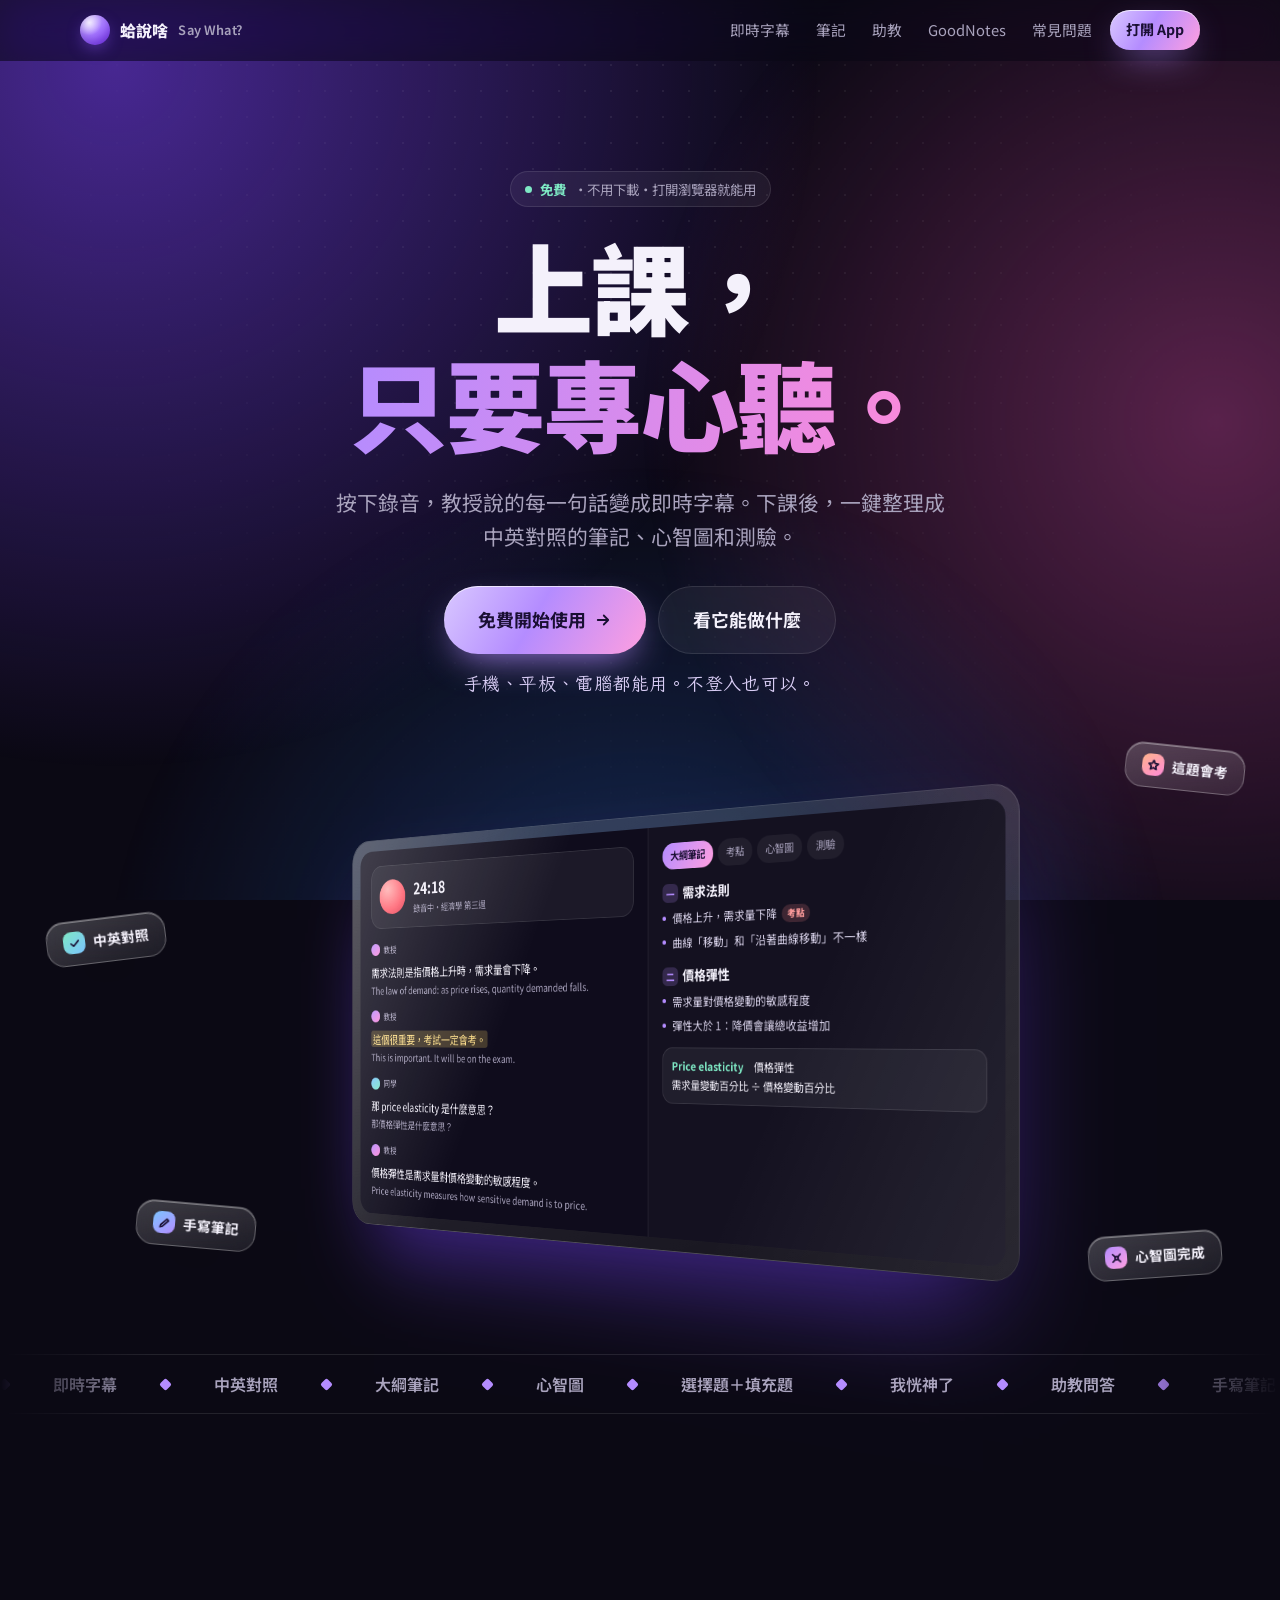
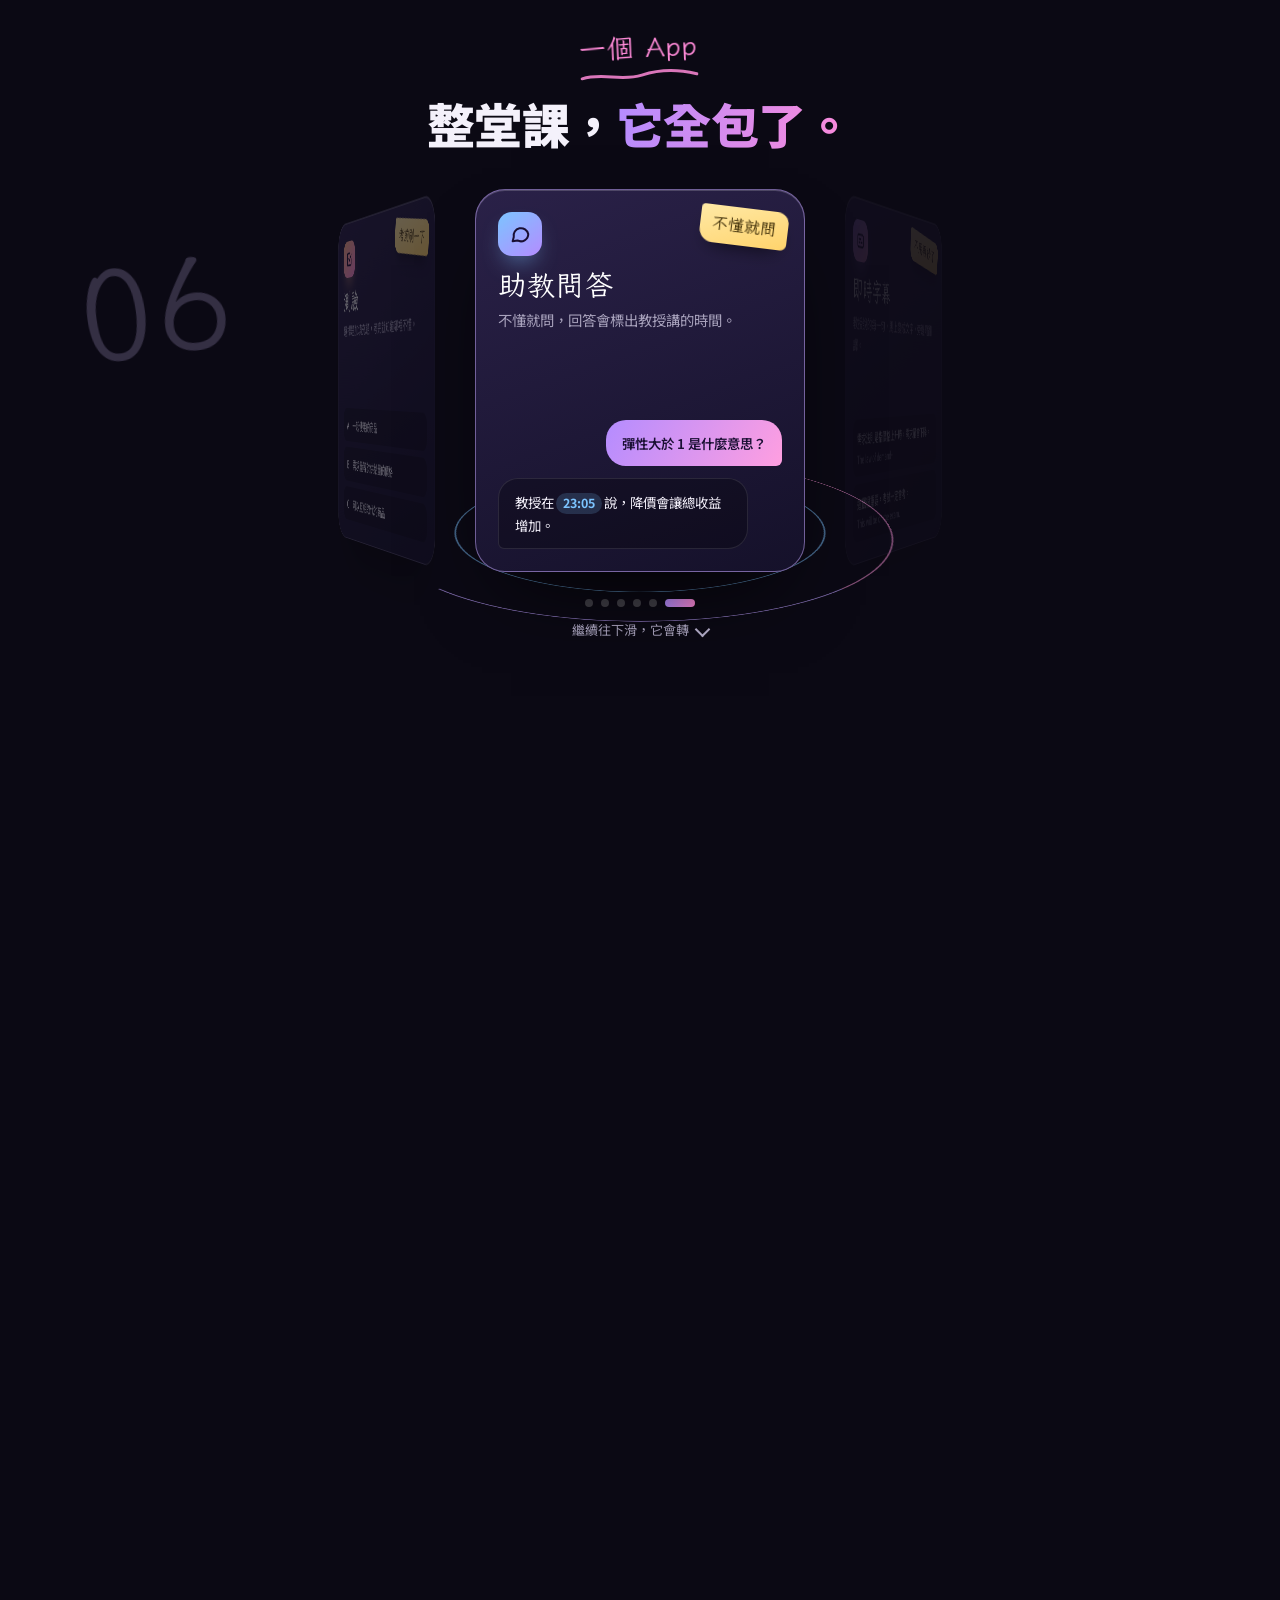
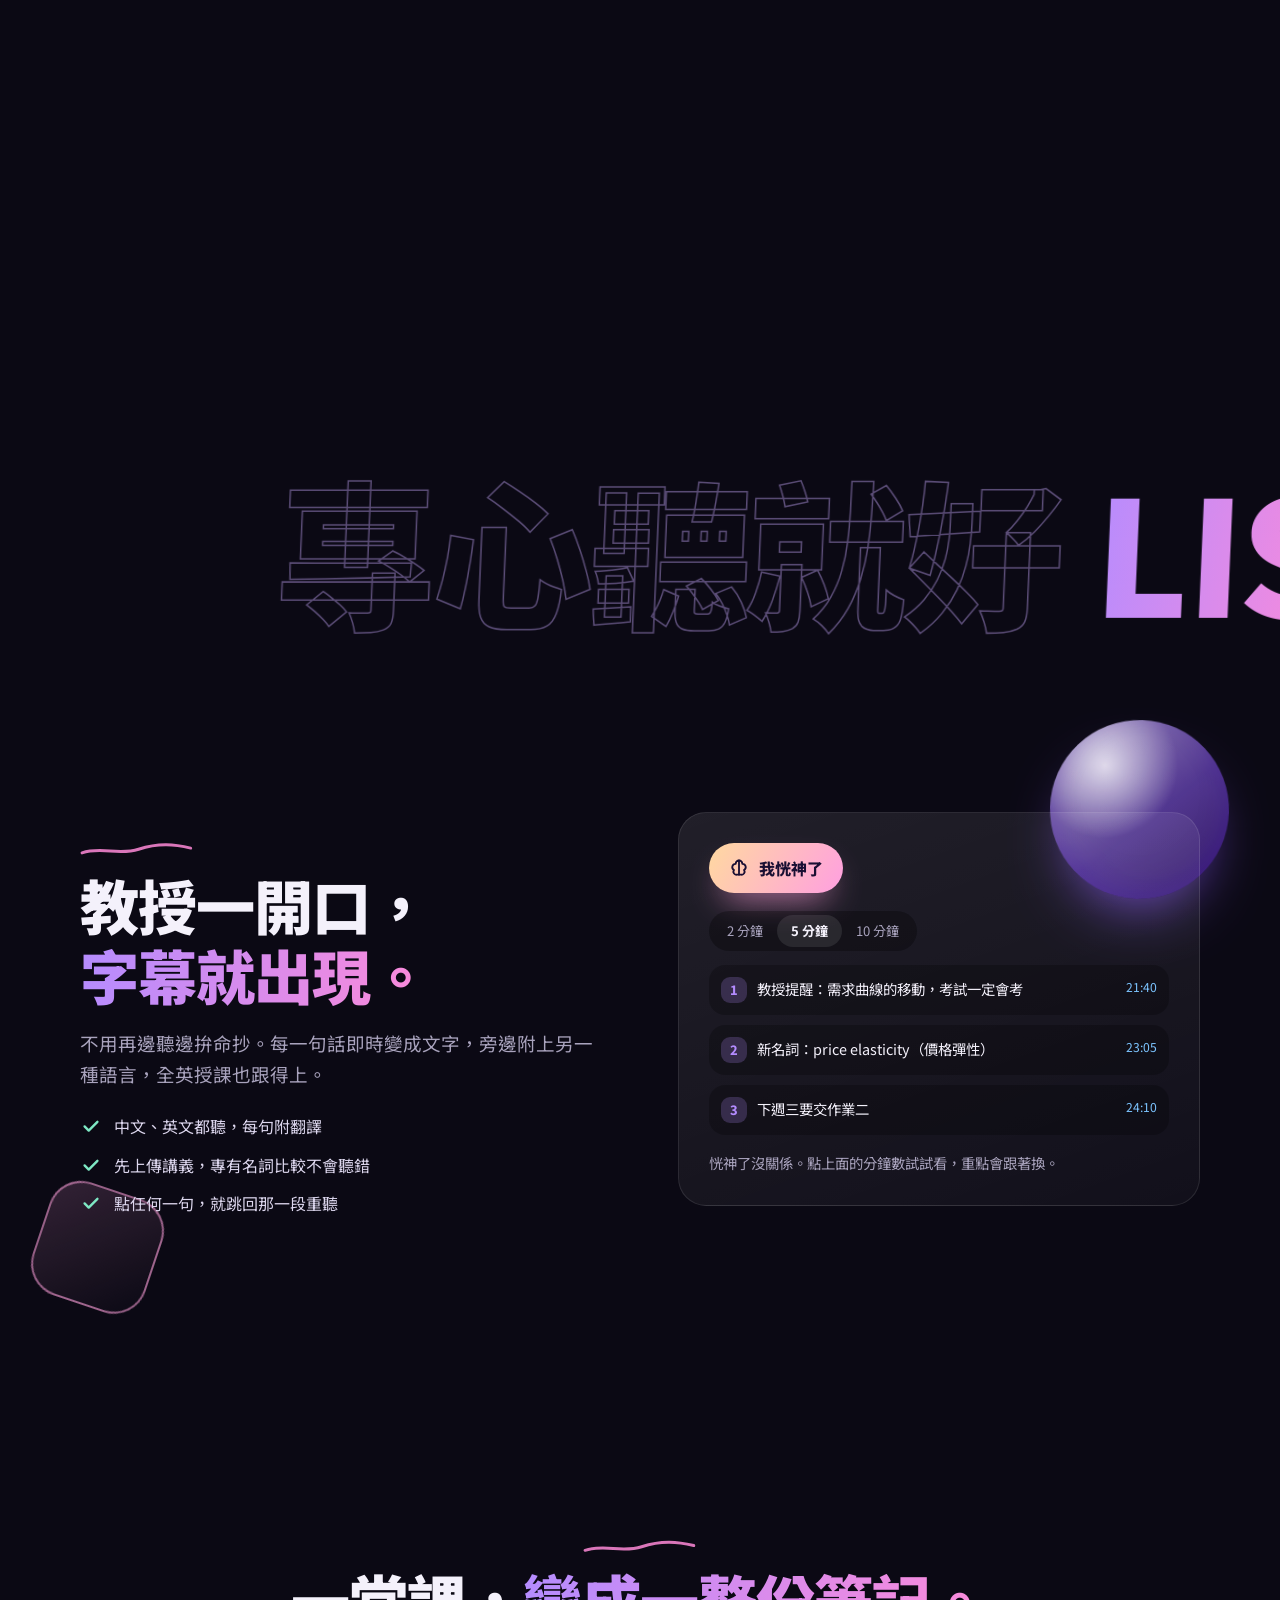
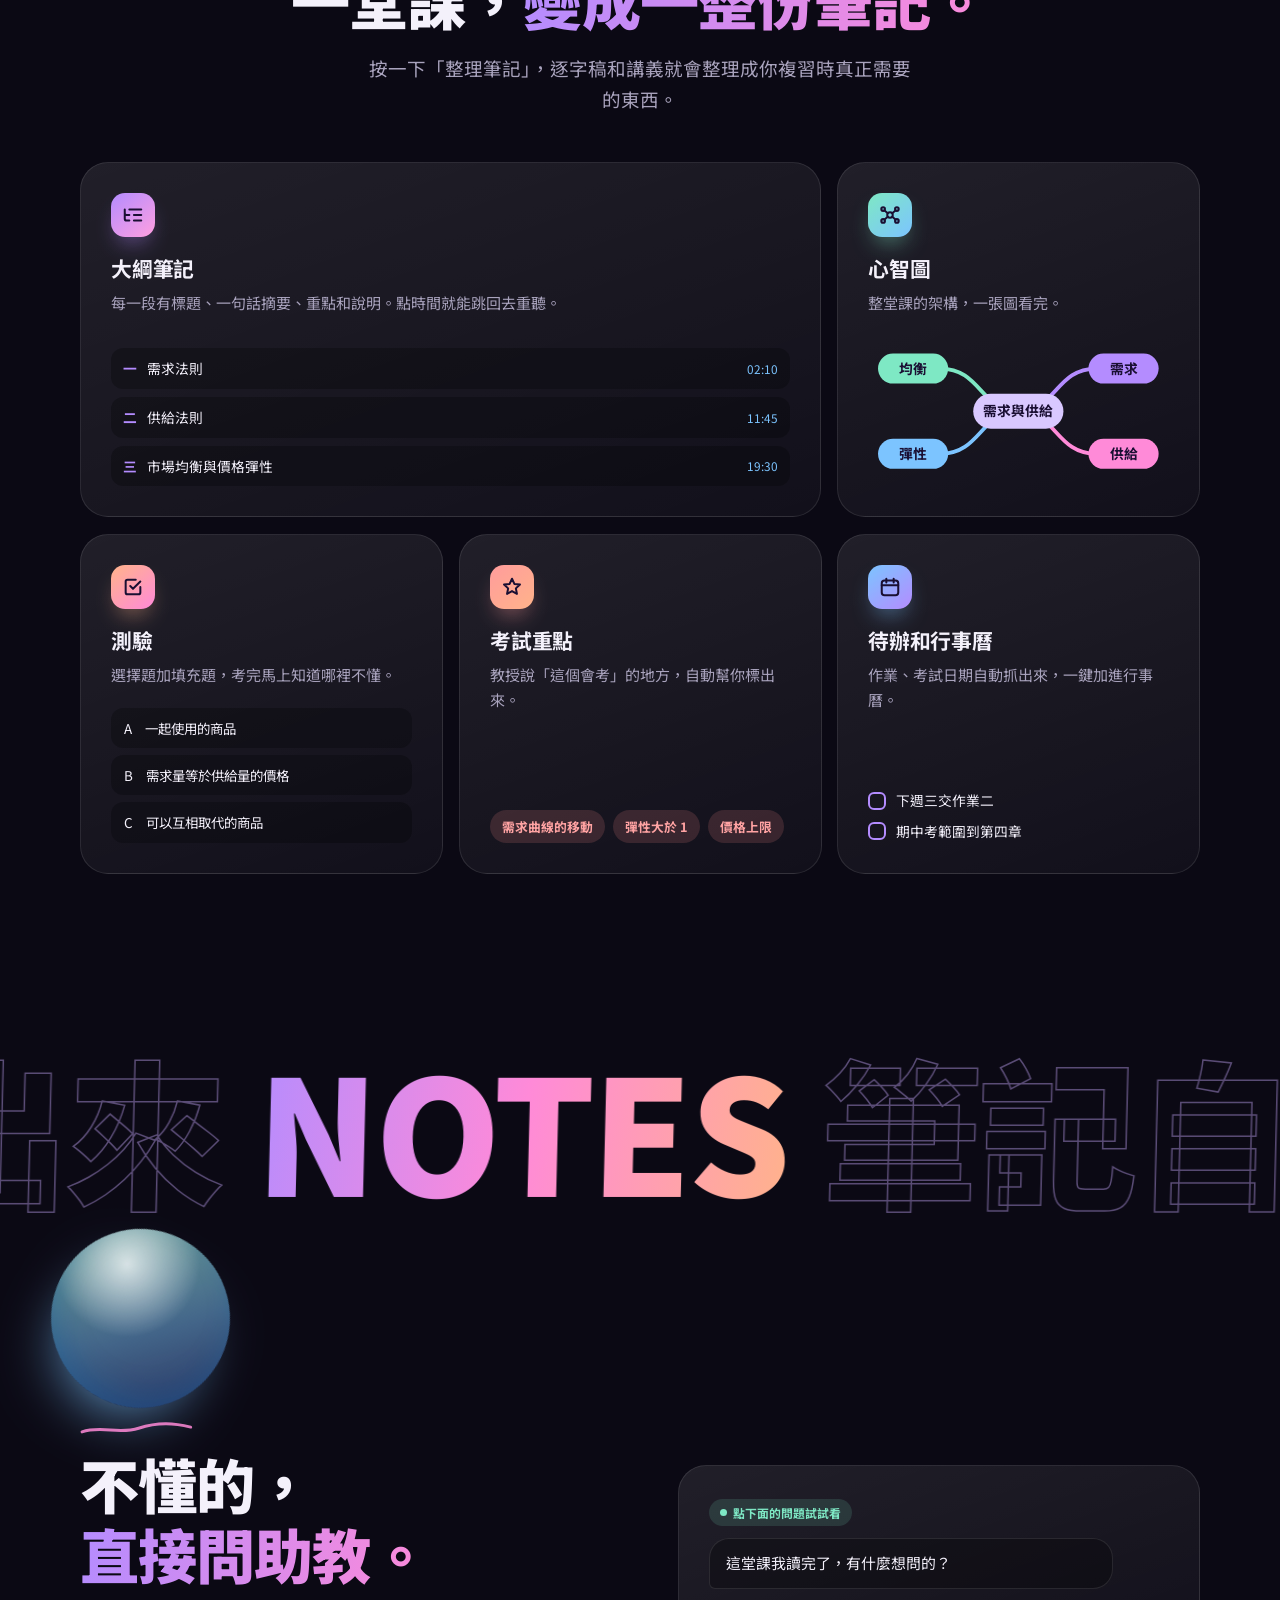
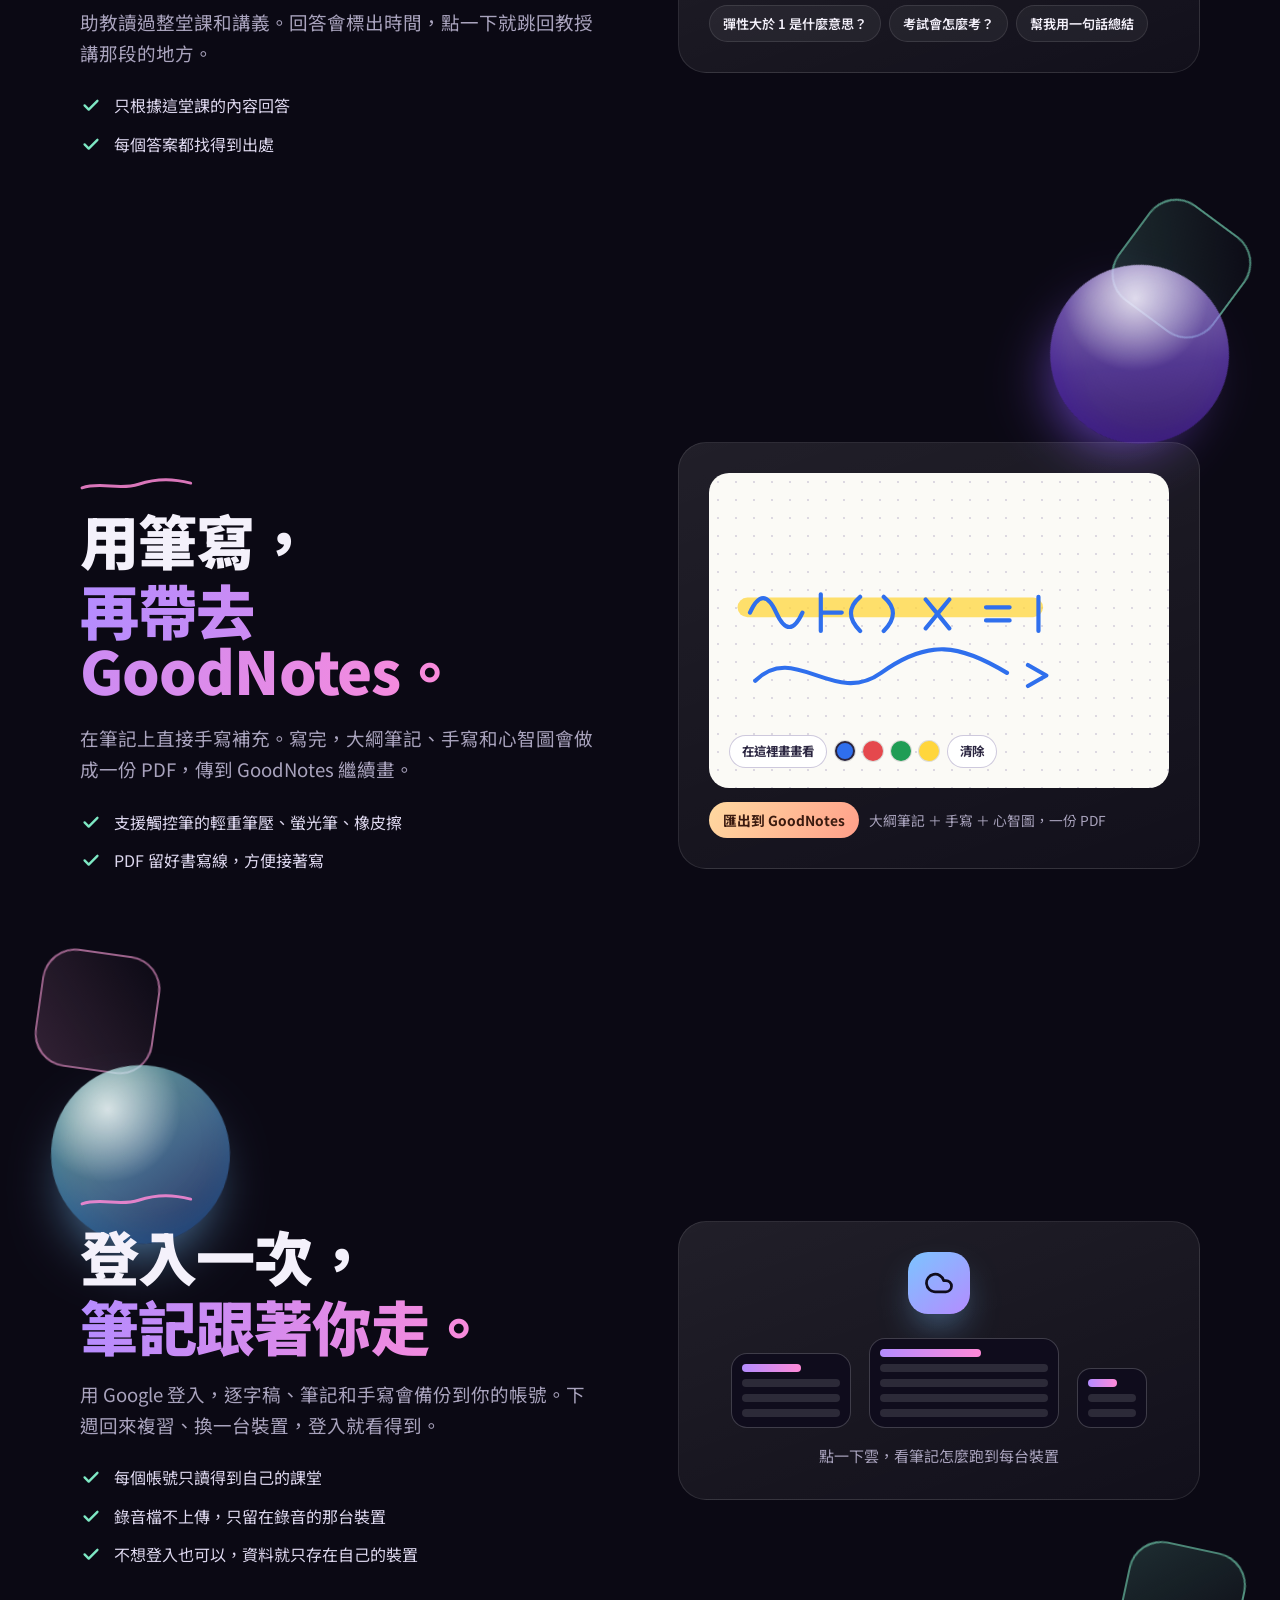
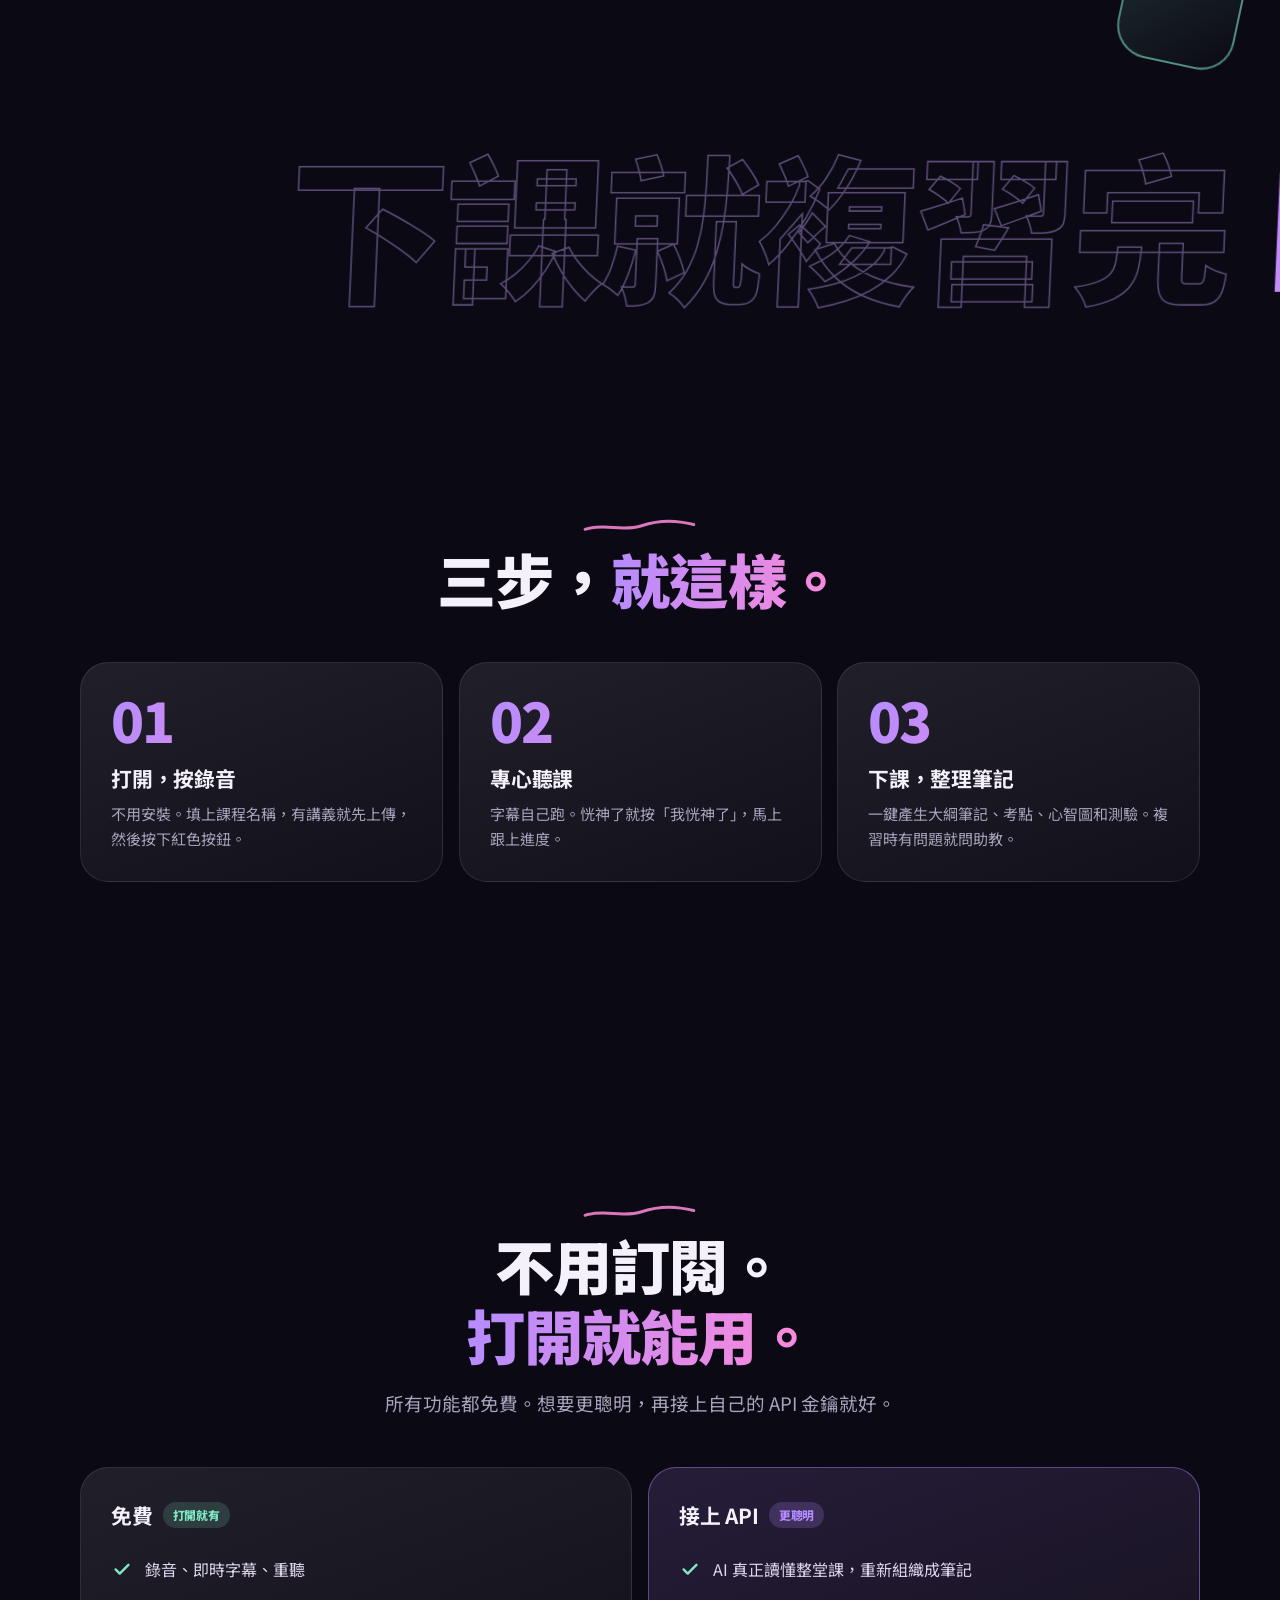
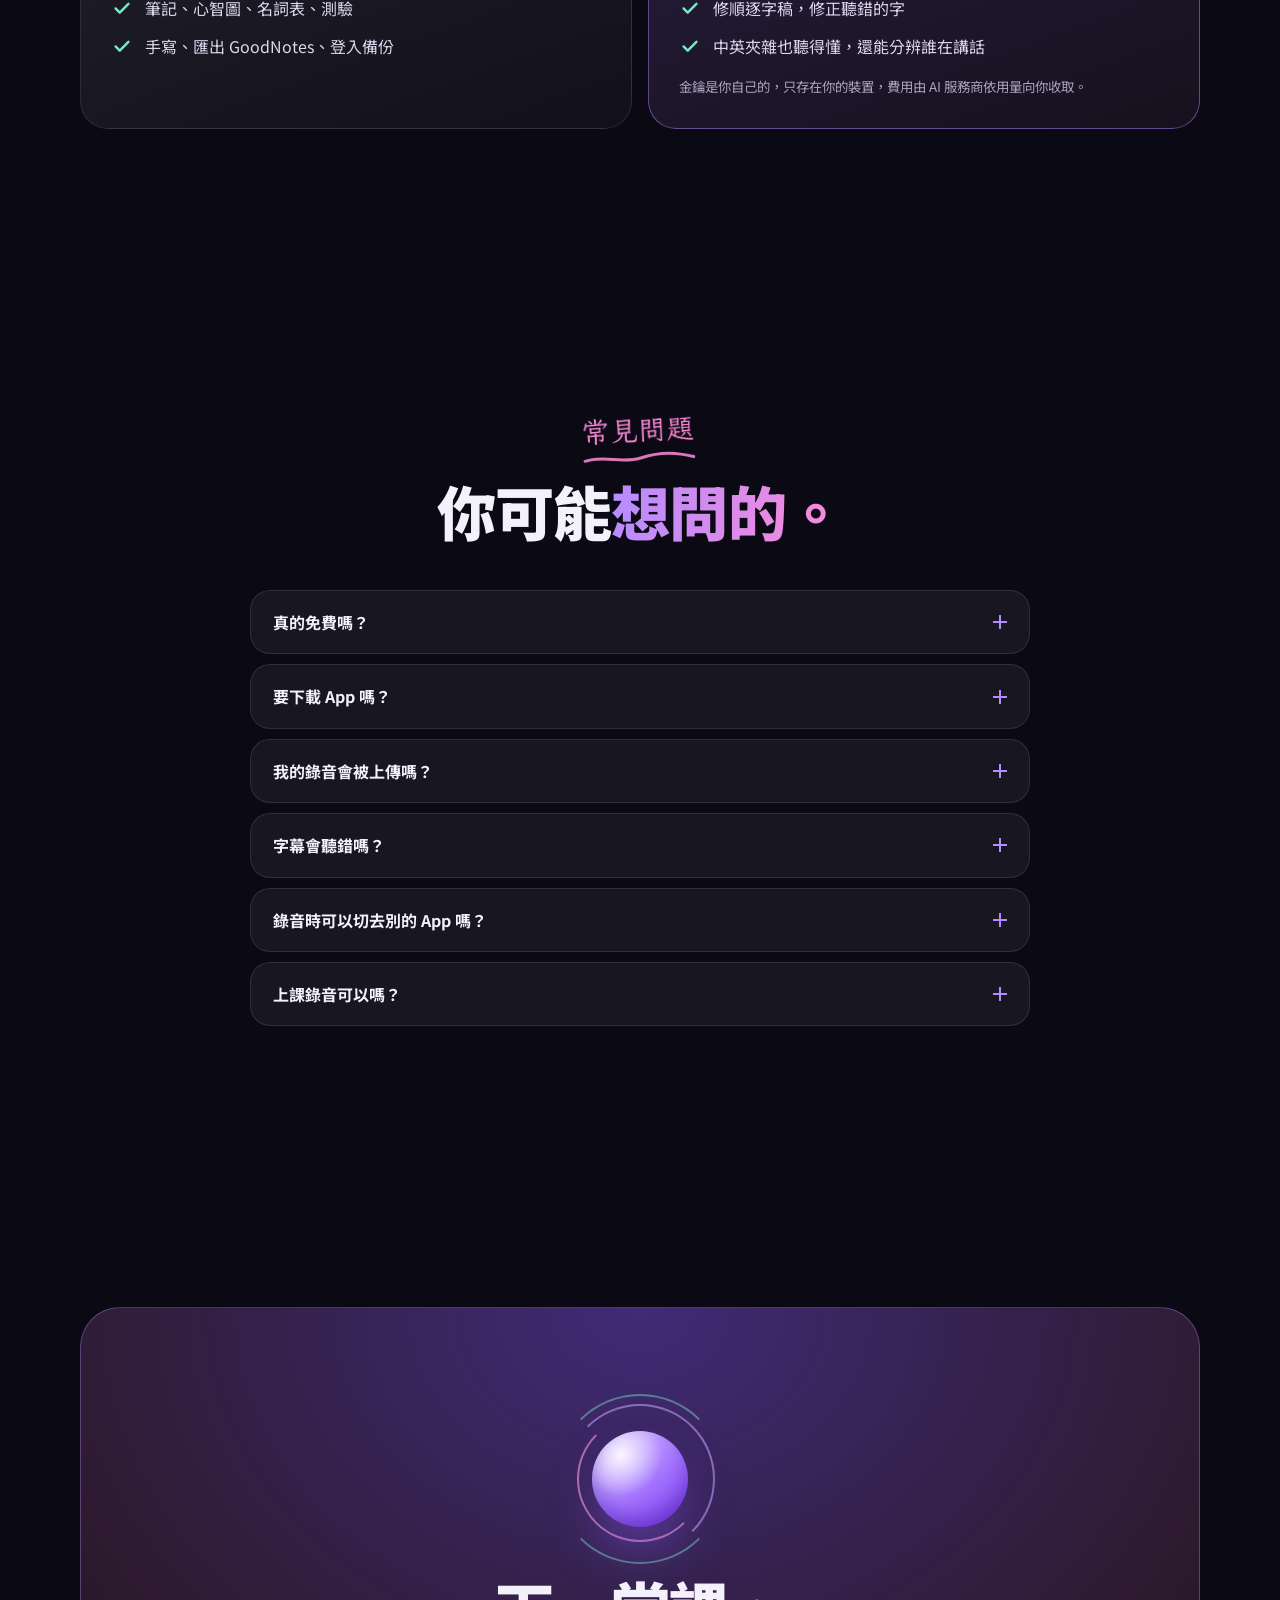
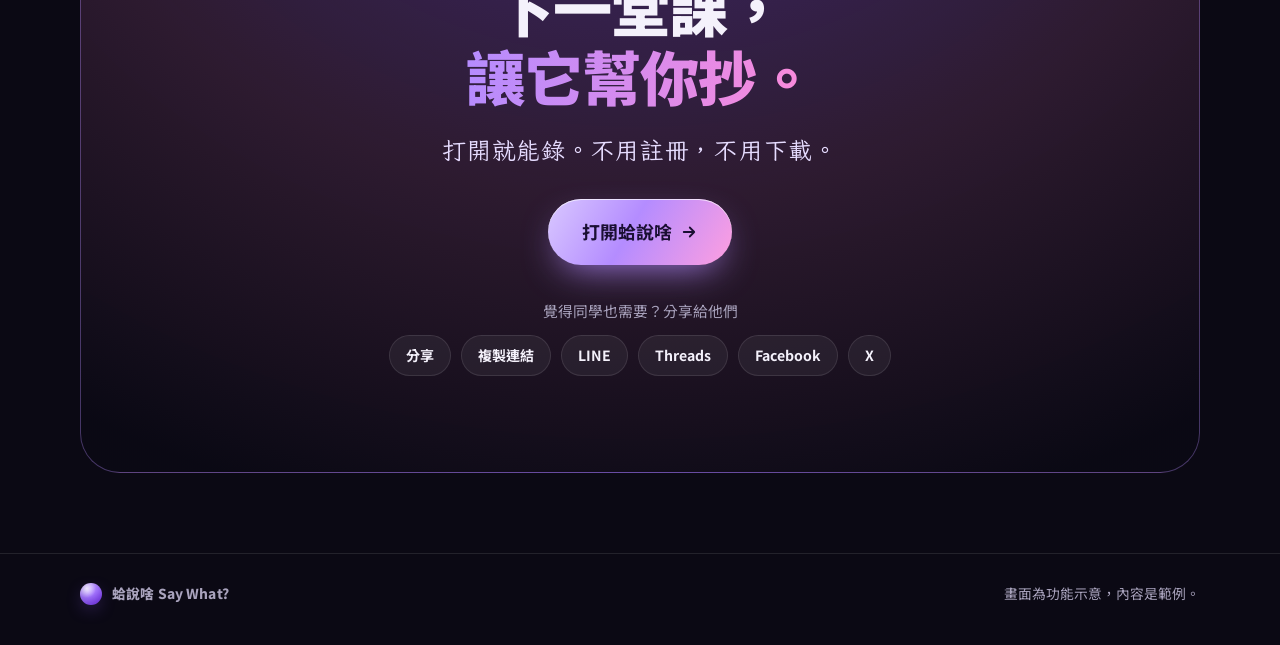
==== commit 2cfa2f65: "Add files via upload" ====
--- a/welcome.html
+++ b/welcome.html
@@ -467,7 +467,7 @@
     <nav aria-label="頁面導覽">
       <a href="#captions">即時字幕</a><a href="#notes">筆記</a><a href="#tutor">助教</a><a href="#goodnotes">GoodNotes</a><a href="#faq">常見問題</a>
     </nav>
-    <a class="btn primary sm" href="./">打開 App</a>
+    <a class="btn primary sm" href="./?from=welcome">打開 App</a>
   </div>
 </header>
 
@@ -478,7 +478,7 @@
     <h1>上課，<br><span class="grad">只要專心聽。</span></h1>
     <p class="lead">按下錄音，教授說的每一句話變成即時字幕。下課後，一鍵整理成中英對照的筆記、心智圖和測驗。</p>
     <div class="cta">
-      <a class="btn primary xl" href="./">免費開始使用
+      <a class="btn primary xl" href="./?from=welcome">免費開始使用
         <svg viewBox="0 0 24 24" fill="none" stroke="currentColor" stroke-width="2.4" stroke-linecap="round" stroke-linejoin="round"><path d="M5 12h14M13 6l6 6-6 6"/></svg></a>
       <a class="btn xl" href="#captions">看它能做什麼</a>
     </div>
@@ -745,7 +745,7 @@
       <div class="orbit" aria-hidden="true"><u></u><u></u><u></u><div class="bigorb"></div></div>
       <h2>下一堂課，<br><span class="grad">讓它幫你抄。</span></h2>
       <p class="sub hand write" style="margin-inline:auto">打開就能錄。不用註冊，不用下載。</p>
-      <div style="margin-top:30px"><a class="btn primary xl" href="./">打開蛤說啥
+      <div style="margin-top:30px"><a class="btn primary xl" href="./?from=welcome">打開蛤說啥
         <svg viewBox="0 0 24 24" fill="none" stroke="currentColor" stroke-width="2.4" stroke-linecap="round" stroke-linejoin="round"><path d="M5 12h14M13 6l6 6-6 6"/></svg></a></div>
       <div class="share">
         <p>覺得同學也需要？分享給他們</p>
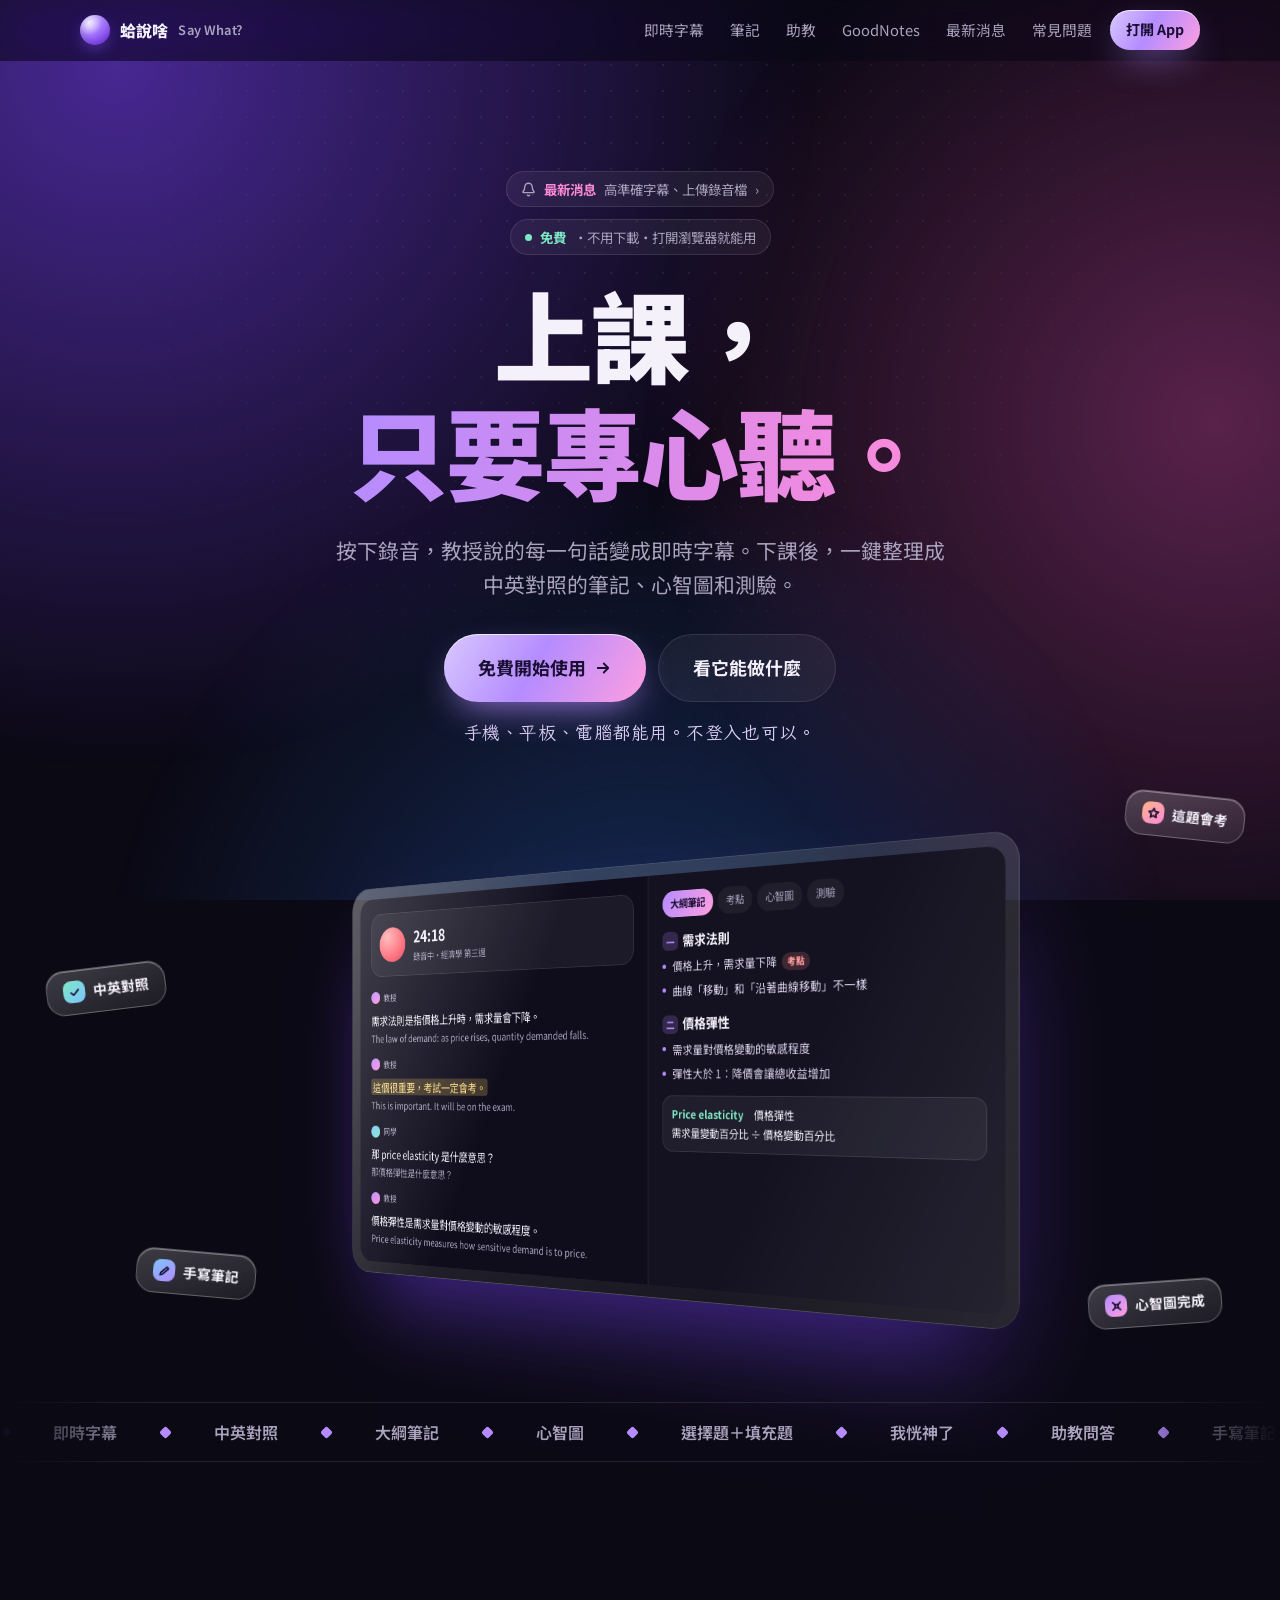
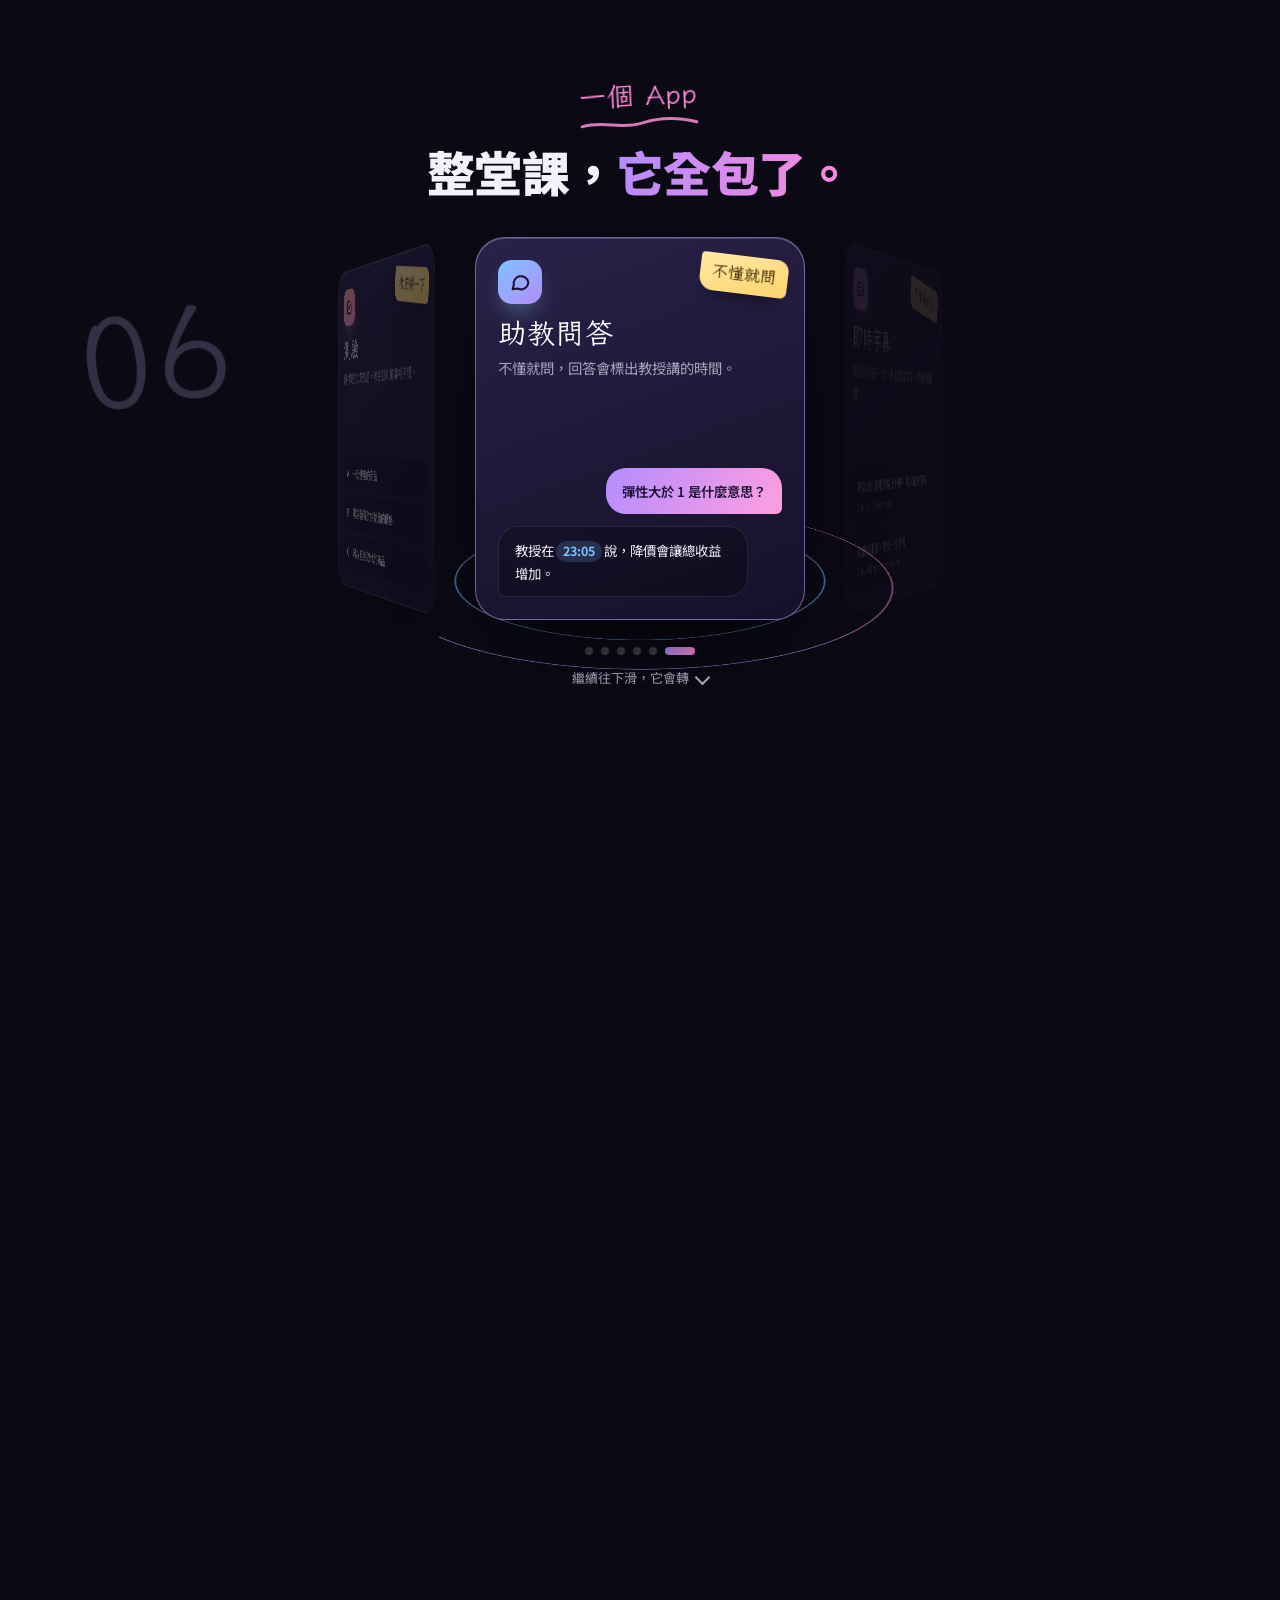
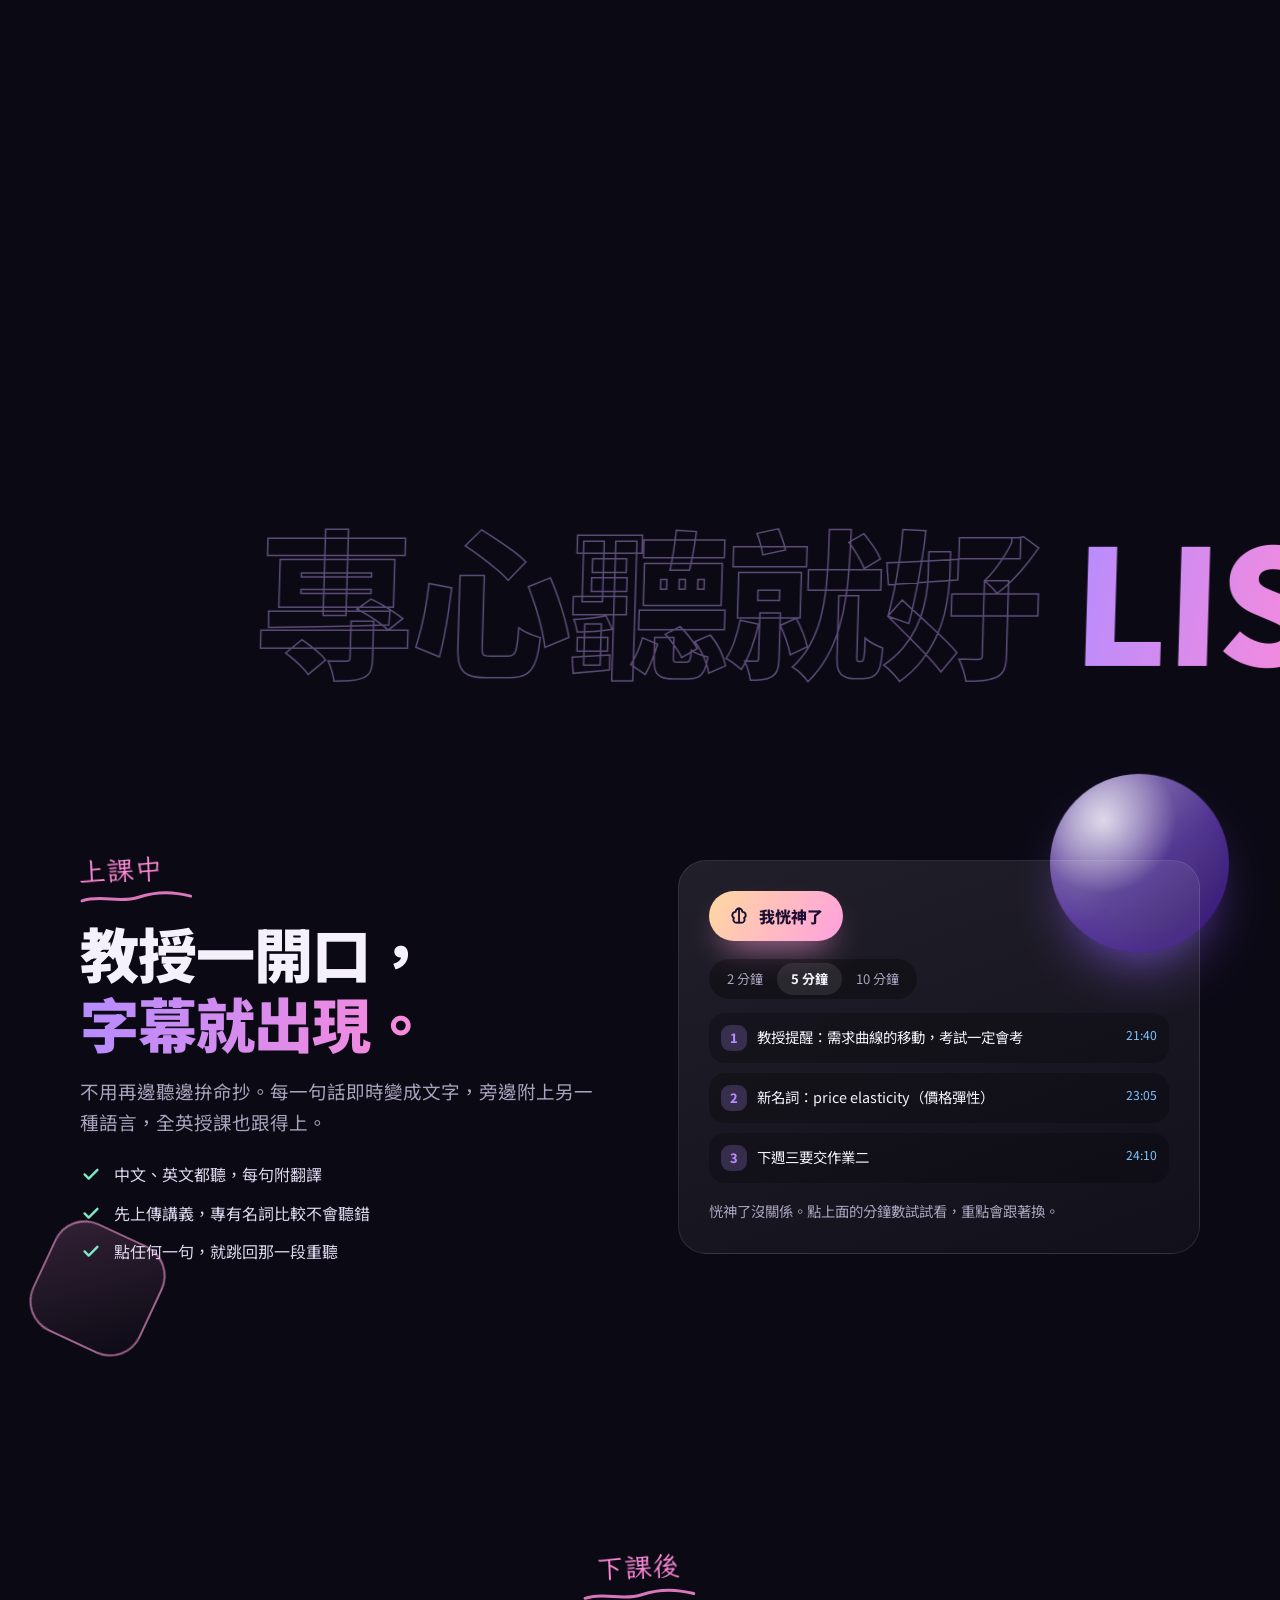
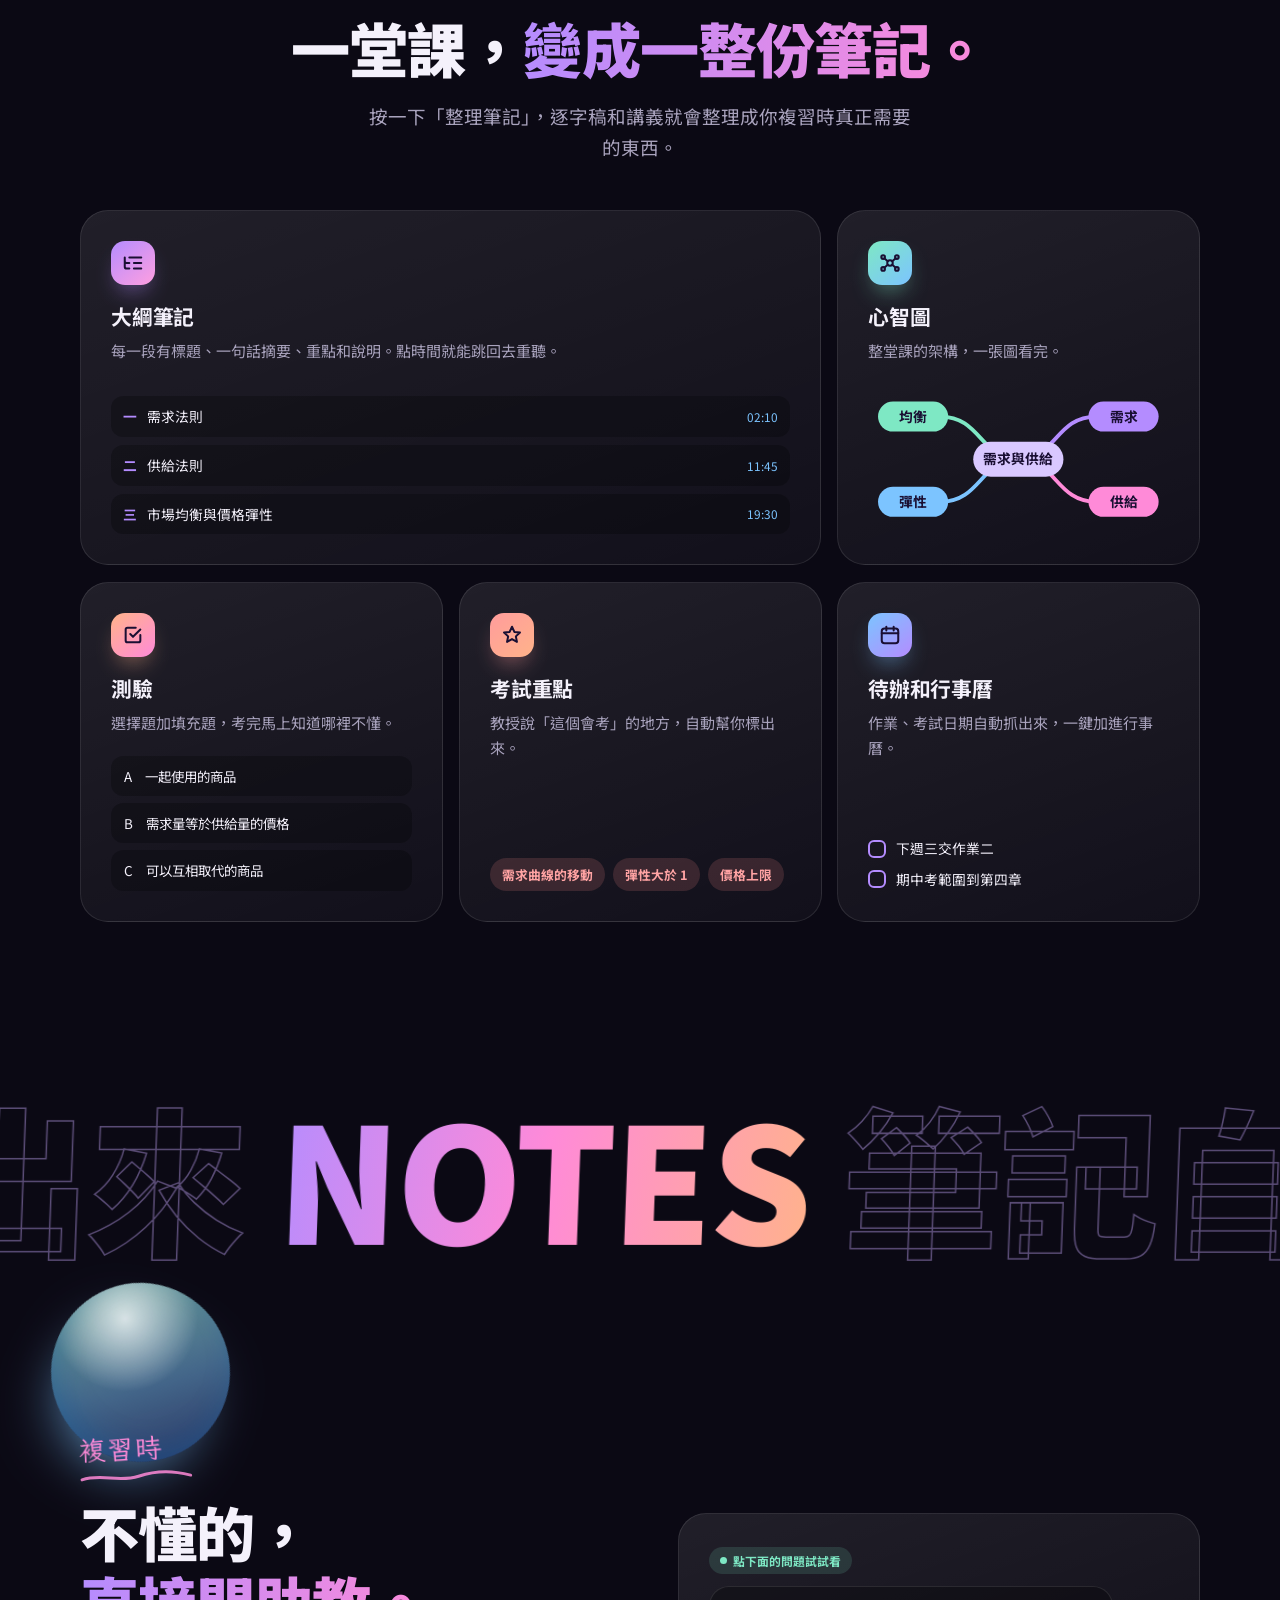
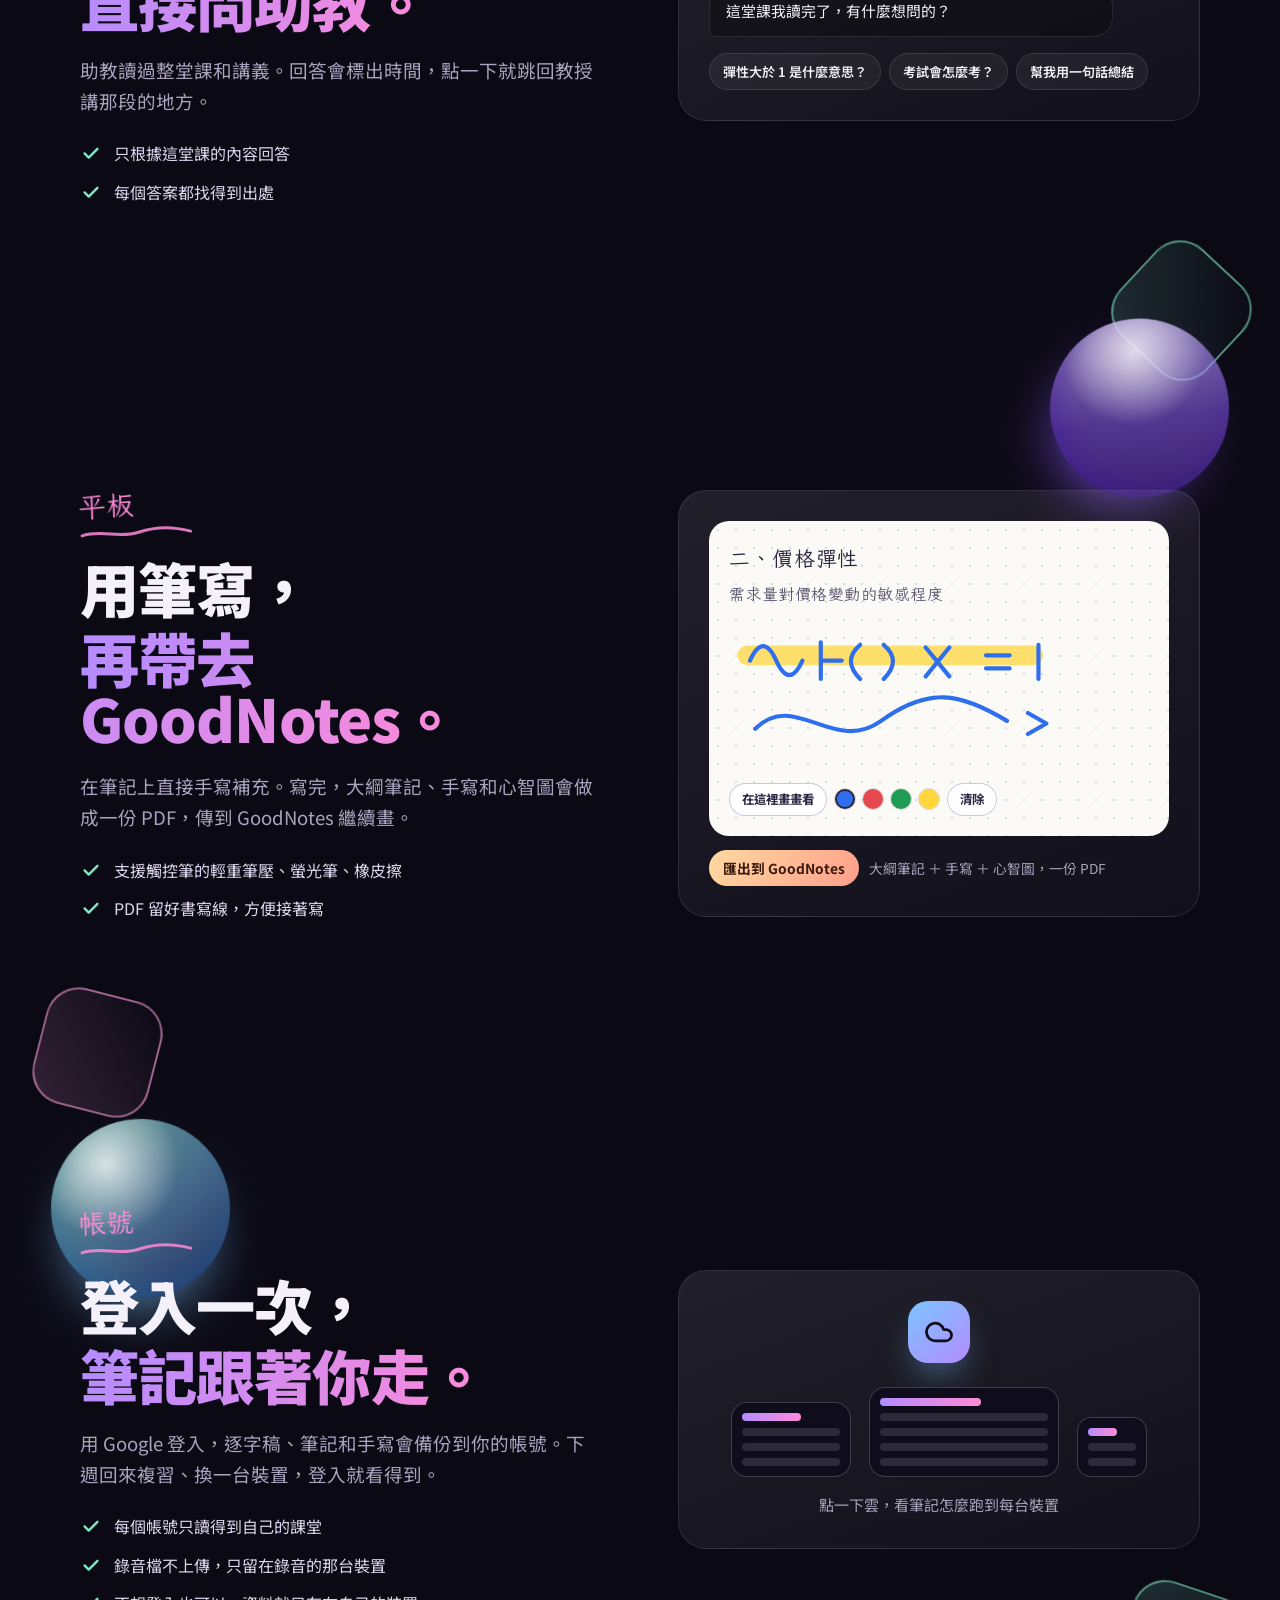
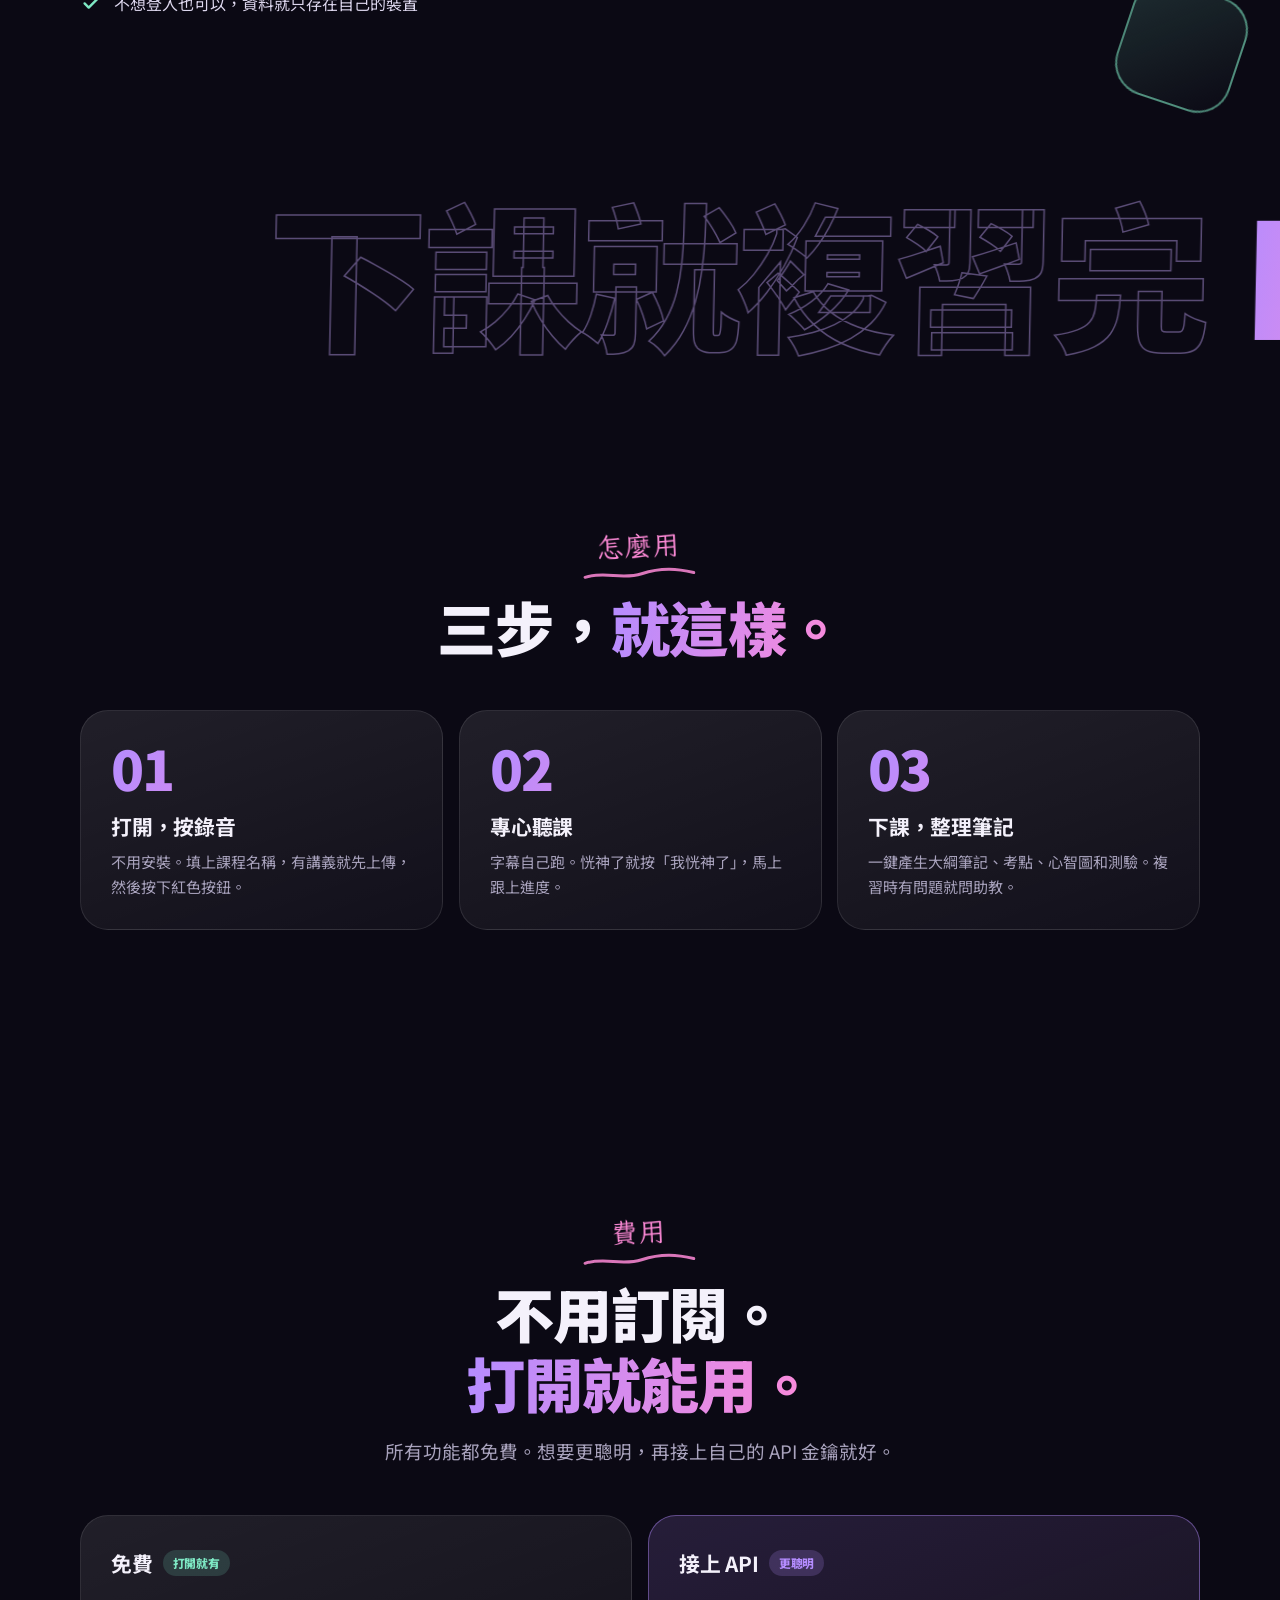
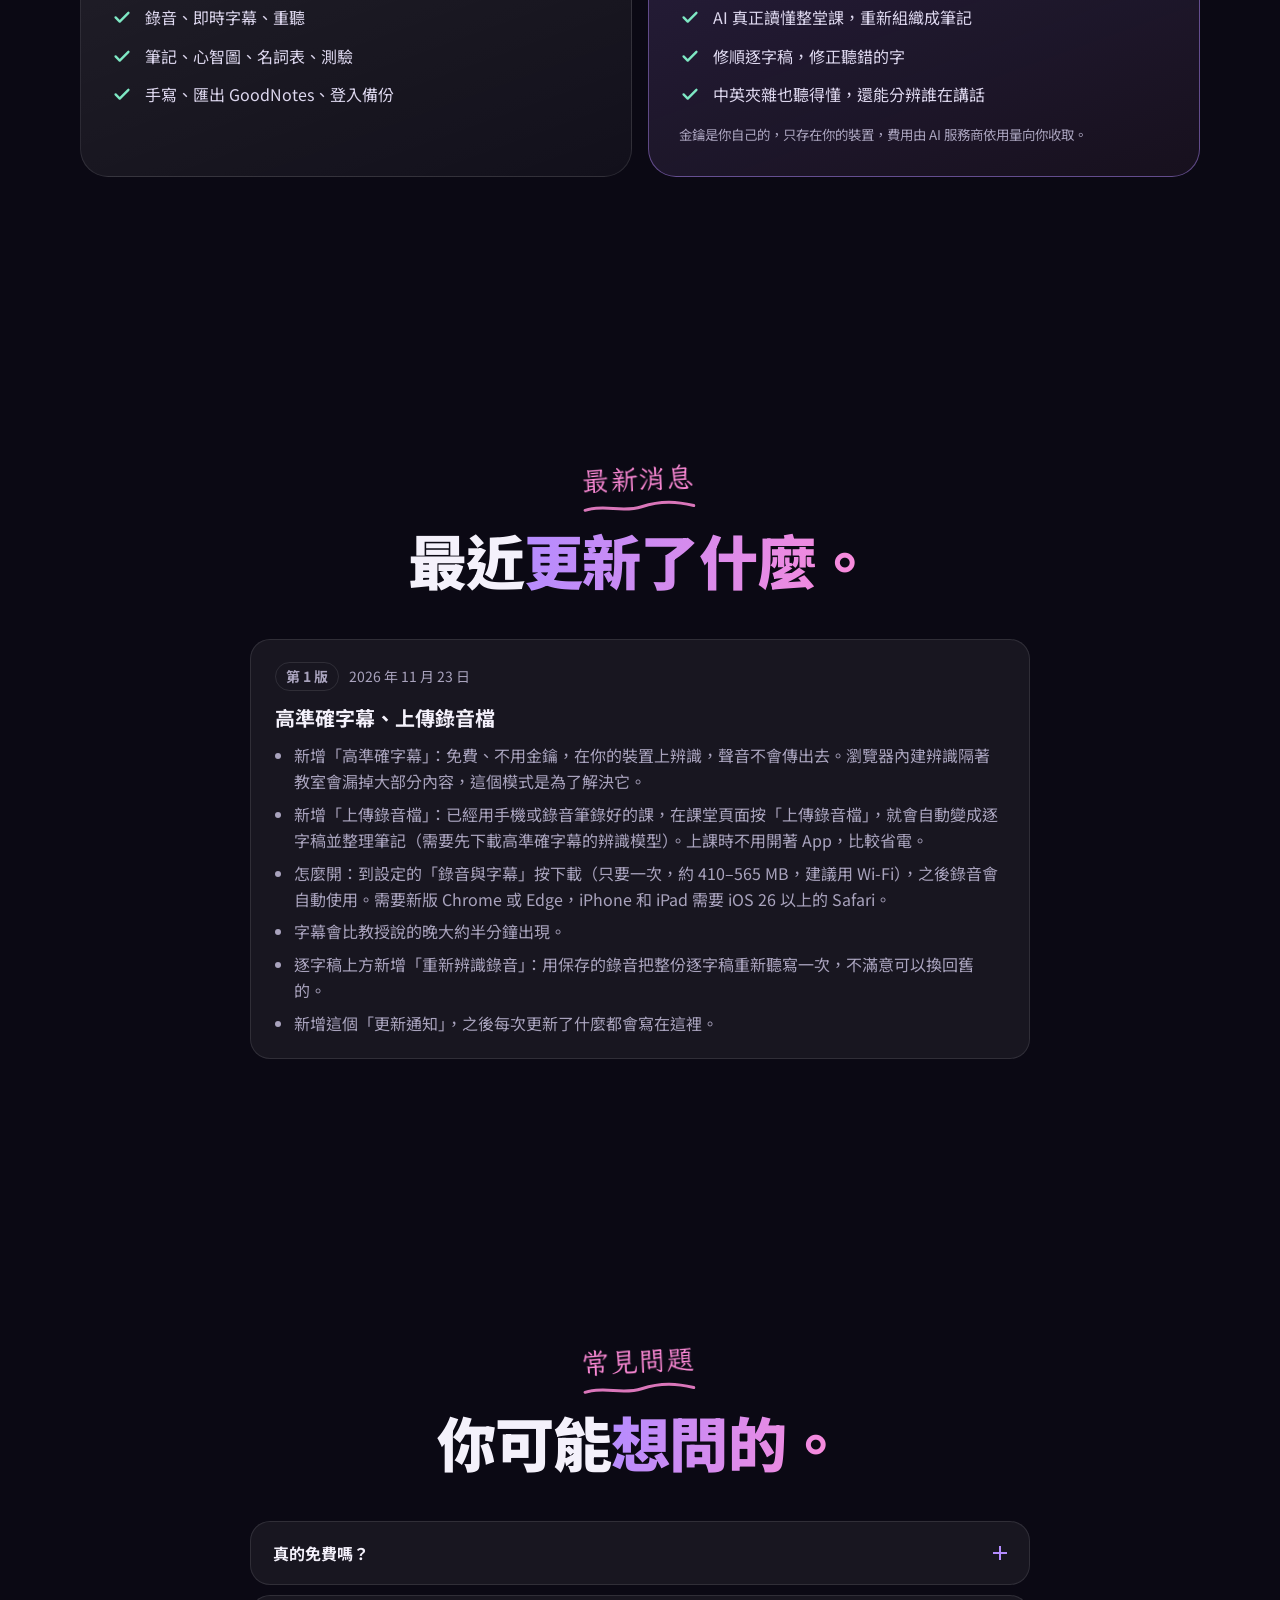
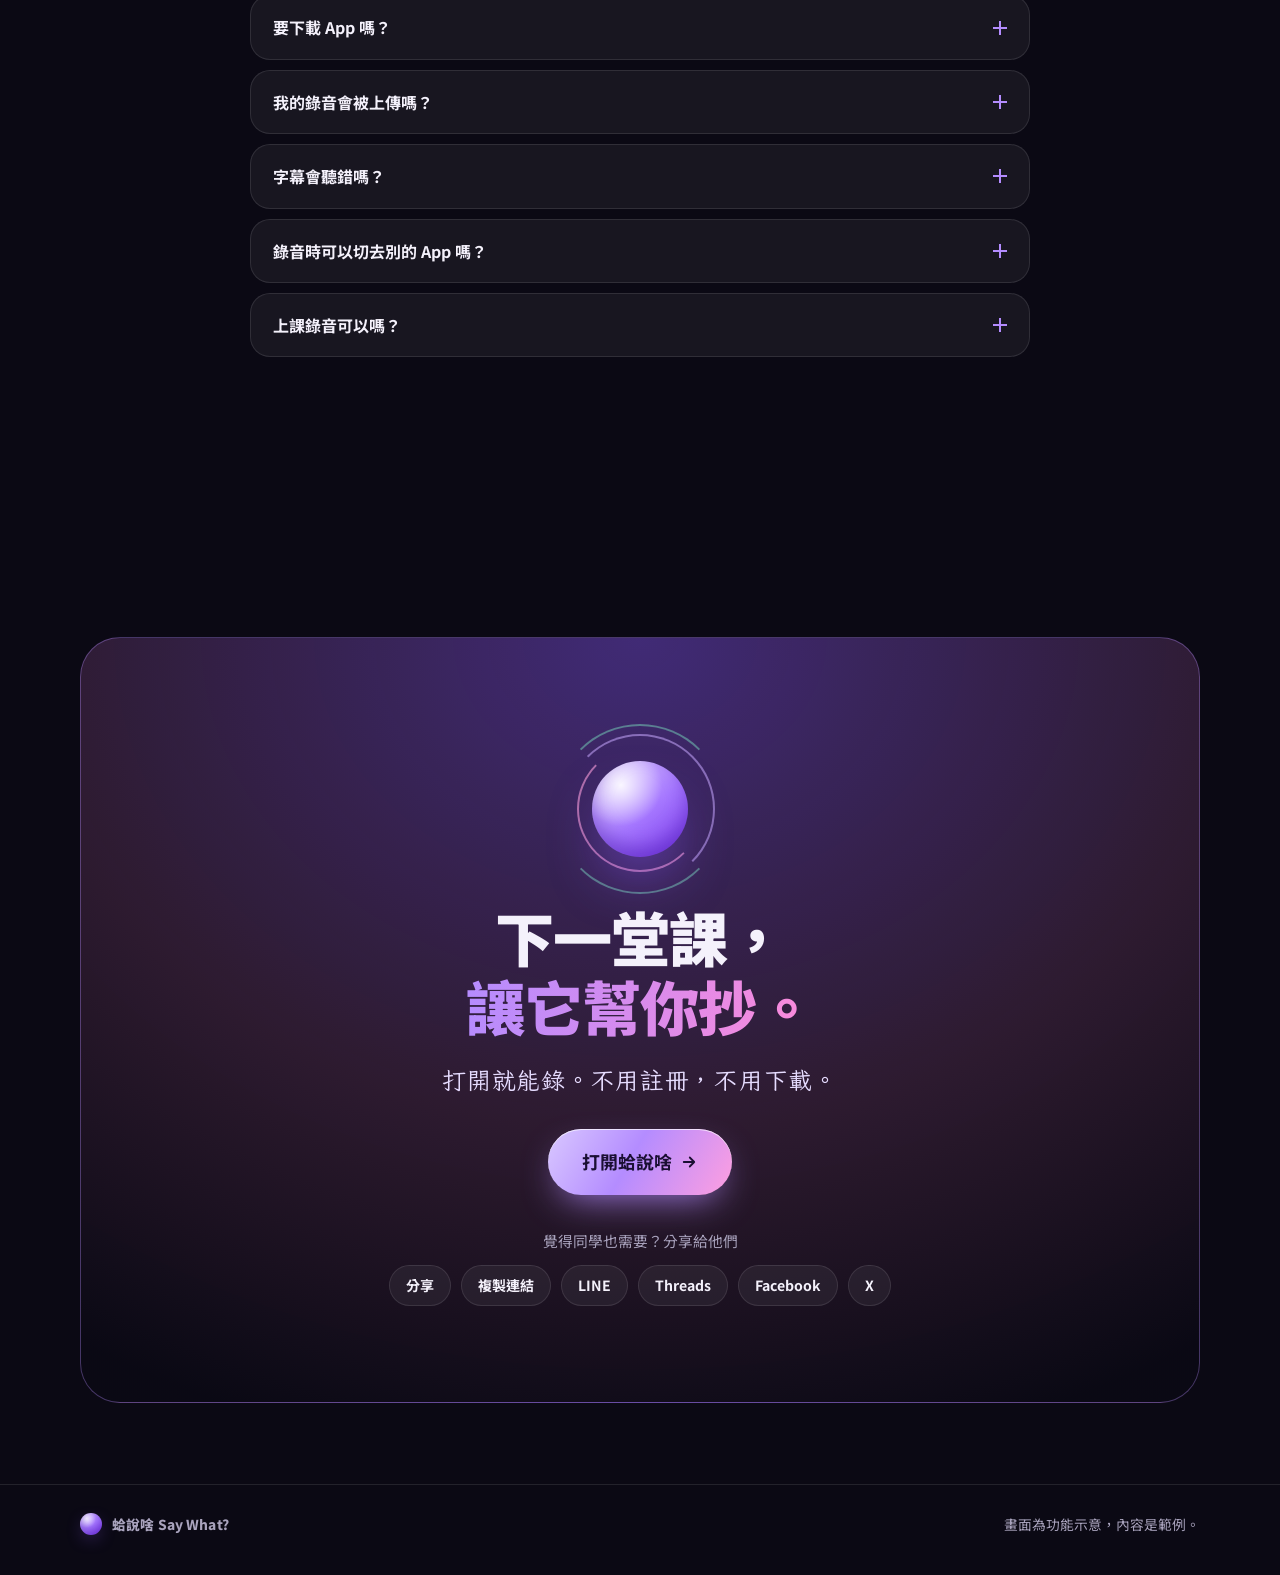
==== commit 25c1833a: "v22: on-device captions, upload a recording, update notices" ====
--- a/welcome.html
+++ b/welcome.html
@@ -79,6 +79,11 @@
 .hero { padding: clamp(56px, 9vw, 110px) 0 40px; text-align: center; }
 .pill { display: inline-flex; align-items: center; gap: 8px; padding: 6px 14px; border-radius: 999px; background: var(--glass); border: 1px solid var(--line); font-size: .84rem; color: var(--muted); }
 .pill b { color: var(--mint); font-weight: 700; }
+.news-pill { margin-bottom: 12px; text-decoration: none; cursor: pointer; max-width: 100%; transition: background .25s, border-color .25s, transform .25s; }
+.news-pill:hover { background: var(--glass-2); border-color: var(--pink, #f0a6d8); transform: translateY(-1px); }
+.news-pill b { color: var(--pink, #f0a6d8); }
+.news-pill #news-pill-text { overflow: hidden; text-overflow: ellipsis; white-space: nowrap; min-width: 0; }
+.hero .news-pill { animation-delay: 0s; }
 .pill i { width: 7px; height: 7px; border-radius: 50%; background: var(--mint); box-shadow: 0 0 0 0 rgba(126,232,196,.7); animation: ping 2s infinite; }
 @keyframes ping { 70% { box-shadow: 0 0 0 9px rgba(126,232,196,0); } 100% { box-shadow: 0 0 0 0 rgba(126,232,196,0); } }
 h1 { margin: 22px 0 0; font-size: clamp(2.6rem, 9vw, 6.2rem); line-height: 1.06; letter-spacing: -.02em; font-weight: 900; }
@@ -405,6 +410,13 @@
 
 /* faq */
 .faq { margin: 44px auto 0; max-width: 780px; display: grid; gap: 10px; }
+.news { margin: 44px auto 0; max-width: 780px; display: grid; gap: 14px; }
+.news article { border-radius: 20px; background: var(--glass); border: 1px solid var(--line); padding: 22px 24px; }
+.news .news-meta { display: flex; flex-wrap: wrap; align-items: center; gap: 10px; color: var(--muted); font-size: 14px; }
+.news .news-ver { padding: 2px 10px; border-radius: 999px; border: 1px solid var(--line); font-weight: 700; }
+.news h3 { margin: 10px 0 8px; font-size: 20px; }
+.news ul { margin: 0; padding-left: 1.2em; color: var(--muted); display: grid; gap: 6px; }
+.news-empty { color: var(--muted); text-align: center; }
 details { border-radius: 20px; background: var(--glass); border: 1px solid var(--line); padding: 0 22px; transition: background .3s; }
 details[open] { background: var(--glass-2); }
 summary { list-style: none; cursor: pointer; padding: 18px 0; font-weight: 700; display: flex; align-items: center; gap: 12px; }
@@ -465,7 +477,7 @@
   <div class="wrap">
     <a class="brand" href="#top"><span class="orb"></span>蛤說啥 <small>Say What?</small></a>
     <nav aria-label="頁面導覽">
-      <a href="#captions">即時字幕</a><a href="#notes">筆記</a><a href="#tutor">助教</a><a href="#goodnotes">GoodNotes</a><a href="#faq">常見問題</a>
+      <a href="#captions">即時字幕</a><a href="#notes">筆記</a><a href="#tutor">助教</a><a href="#goodnotes">GoodNotes</a><a href="#news">最新消息</a><a href="#faq">常見問題</a>
     </nav>
     <a class="btn primary sm" href="./?from=welcome">打開 App</a>
   </div>
@@ -474,6 +486,7 @@
 <main id="top">
 <section class="hero">
   <div class="wrap">
+    <a class="pill news-pill" href="#news" id="news-pill"><svg viewBox="0 0 24 24" width="15" height="15" fill="none" stroke="currentColor" stroke-width="2.2" stroke-linecap="round" stroke-linejoin="round" aria-hidden="true"><path d="M10.3 21a2 2 0 0 0 3.4 0"/><path d="M3.3 15.3A1 1 0 0 0 4 17h16a1 1 0 0 0 .7-1.7C19.4 13.9 18 12.5 18 8A6 6 0 0 0 6 8c0 4.5-1.4 5.9-2.7 7.3"/></svg><b>最新消息</b><span id="news-pill-text">看看最近更新了什麼</span><span aria-hidden="true">›</span></a><br>
     <span class="pill"><i></i><b>免費</b>・不用下載・打開瀏覽器就能用</span>
     <h1>上課，<br><span class="grad">只要專心聽。</span></h1>
     <p class="lead">按下錄音，教授說的每一句話變成即時字幕。下課後，一鍵整理成中英對照的筆記、心智圖和測驗。</p>
@@ -725,6 +738,13 @@
   </div>
 </section>
 
+<section id="news">
+  <div class="wrap turn">
+    <div class="center reveal"><div class="eyebrow hand write" data-scribble>最新消息</div><h2>最近<span class="grad">更新了什麼。</span></h2></div>
+    <div class="news reveal" id="news-list"><p class="news-empty">正在讀取更新紀錄…</p></div>
+  </div>
+</section>
+
 <section id="faq">
   <div class="wrap turn">
     <div class="center reveal"><div class="eyebrow hand write" data-scribble>常見問題</div><h2>你可能<span class="grad">想問的。</span></h2></div>
@@ -762,6 +782,21 @@
   </div>
 </section>
 </main>
+<script type="module">
+// 最新消息: the same list the app shows behind its bell button.
+import { UPDATES } from './updates.js';
+const box = document.getElementById('news-list');
+if (UPDATES[0]) document.getElementById('news-pill-text').textContent = UPDATES[0].title;
+const el = (tag, cls, text) => { const e = document.createElement(tag); if (cls) e.className = cls; if (text != null) e.textContent = text; return e; };
+box.replaceChildren(...UPDATES.slice(0, 5).map(u => {
+  const [y, m, d] = u.date.split('-').map(Number);
+  const a = el('article'), meta = el('div', 'news-meta'), ul = el('ul');
+  meta.append(el('span', 'news-ver', '第 ' + u.id + ' 版'), el('span', '', `${y} 年 ${m} 月 ${d} 日`));
+  u.items.forEach(t => ul.append(el('li', '', t)));
+  a.append(meta, el('h3', '', u.title), ul);
+  return a;
+}));
+</script>
 
 <footer><div class="wrap"><span class="brand"><span class="orb" style="width:22px;height:22px"></span>蛤說啥 Say What?</span><span>畫面為功能示意，內容是範例。</span></div></footer>
 <div class="toast" id="toast" role="status" aria-live="polite"></div>
